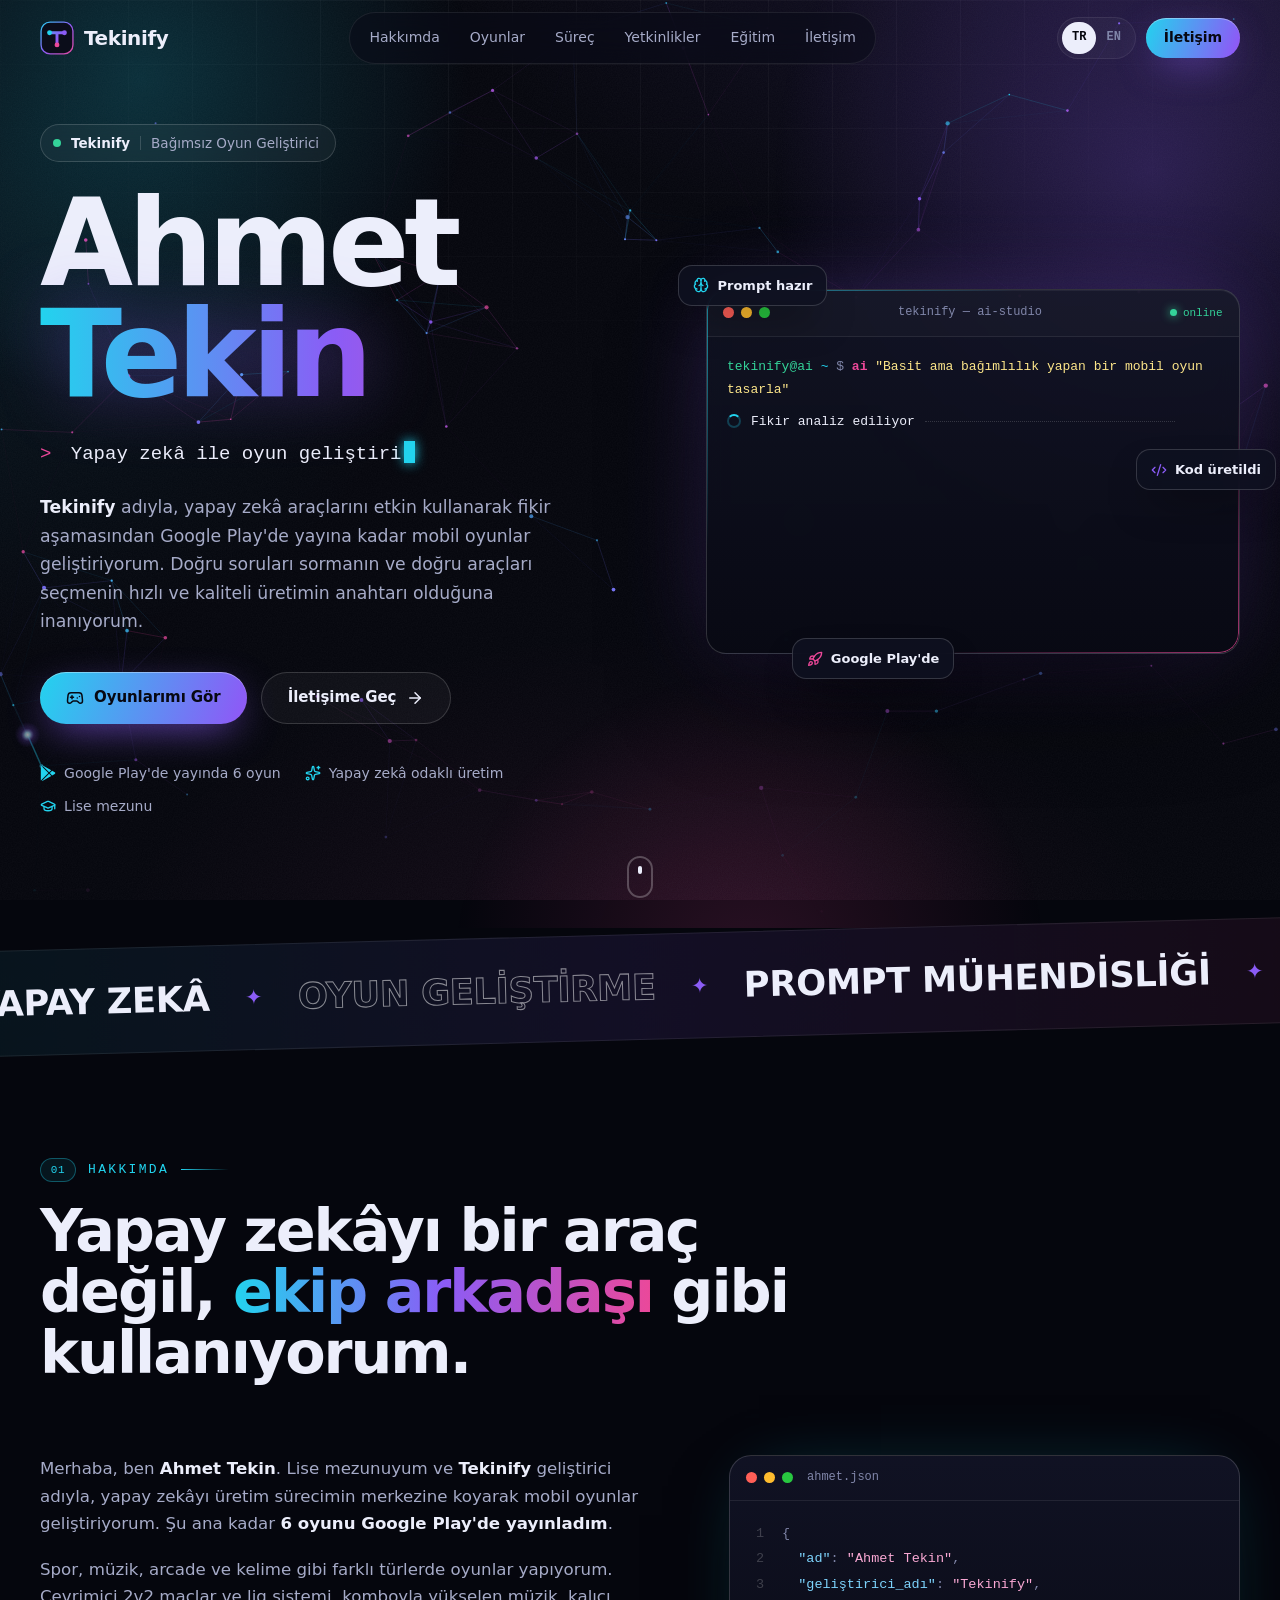
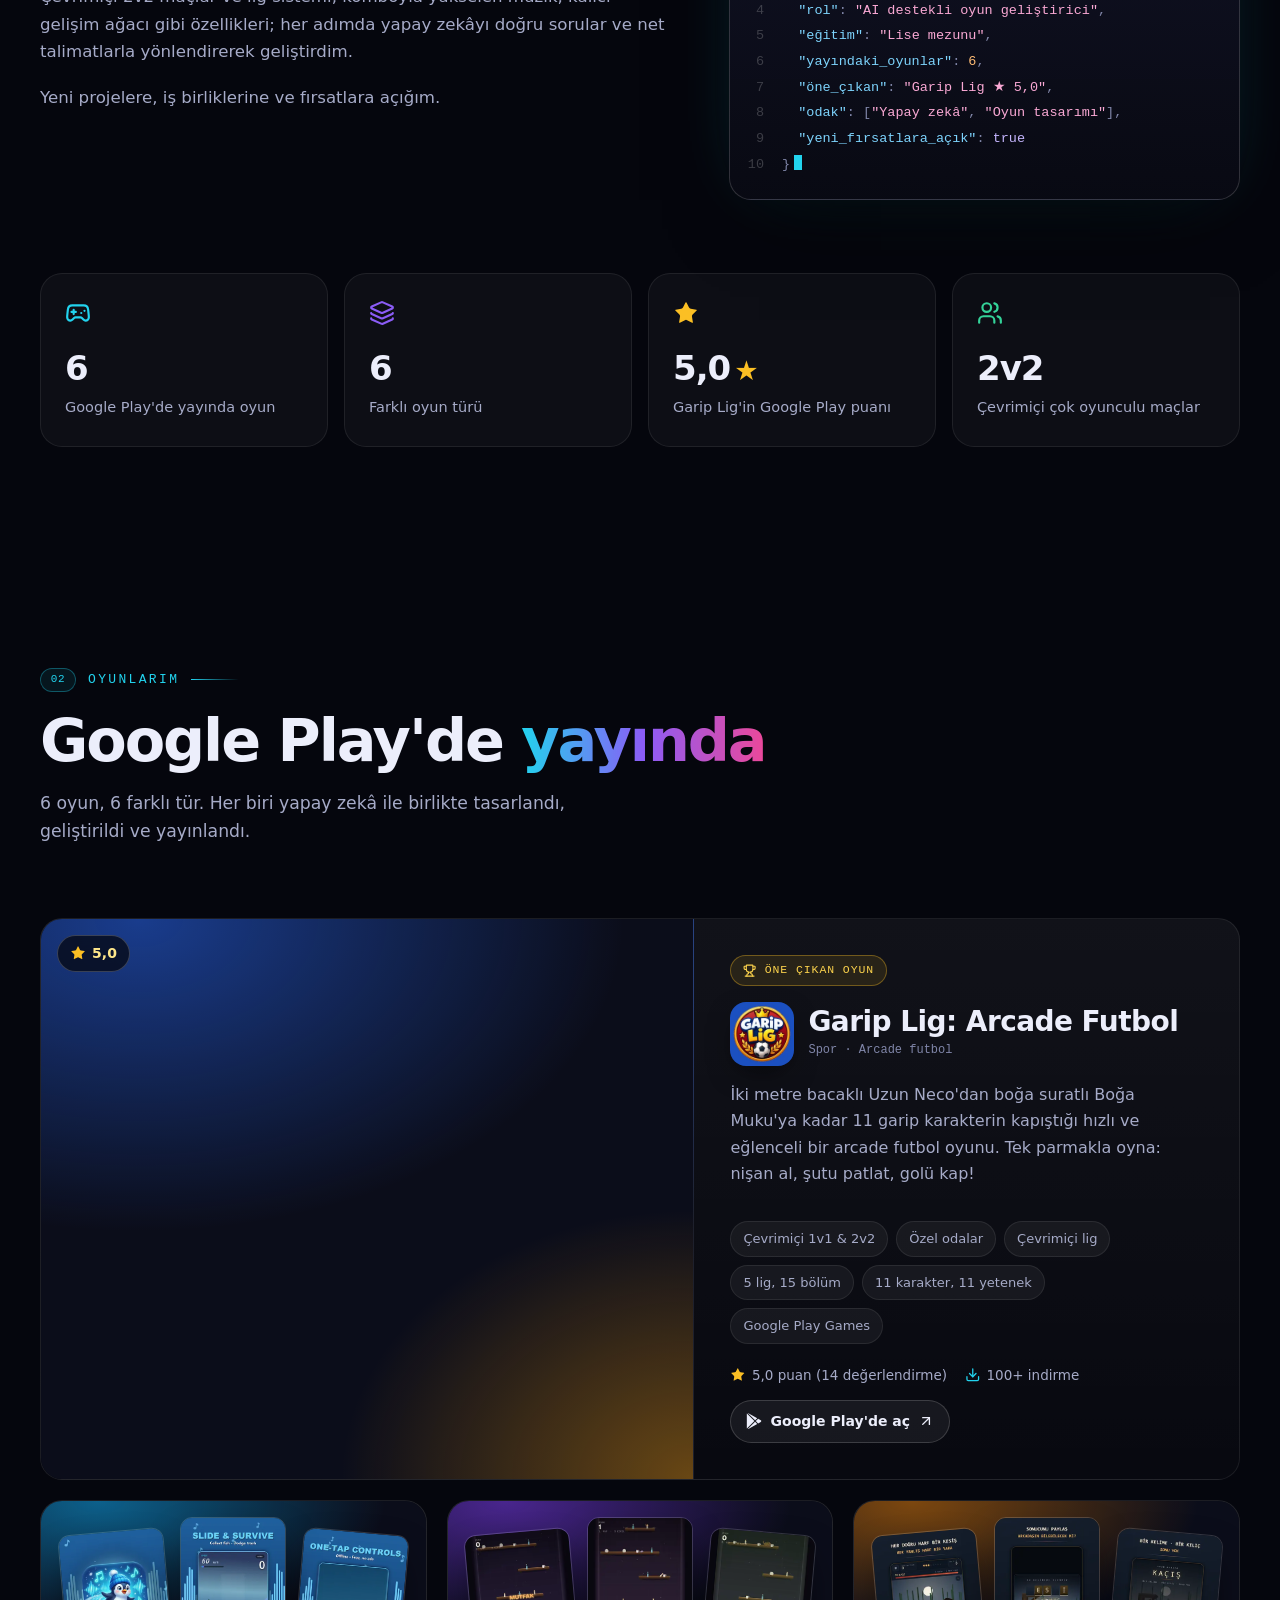
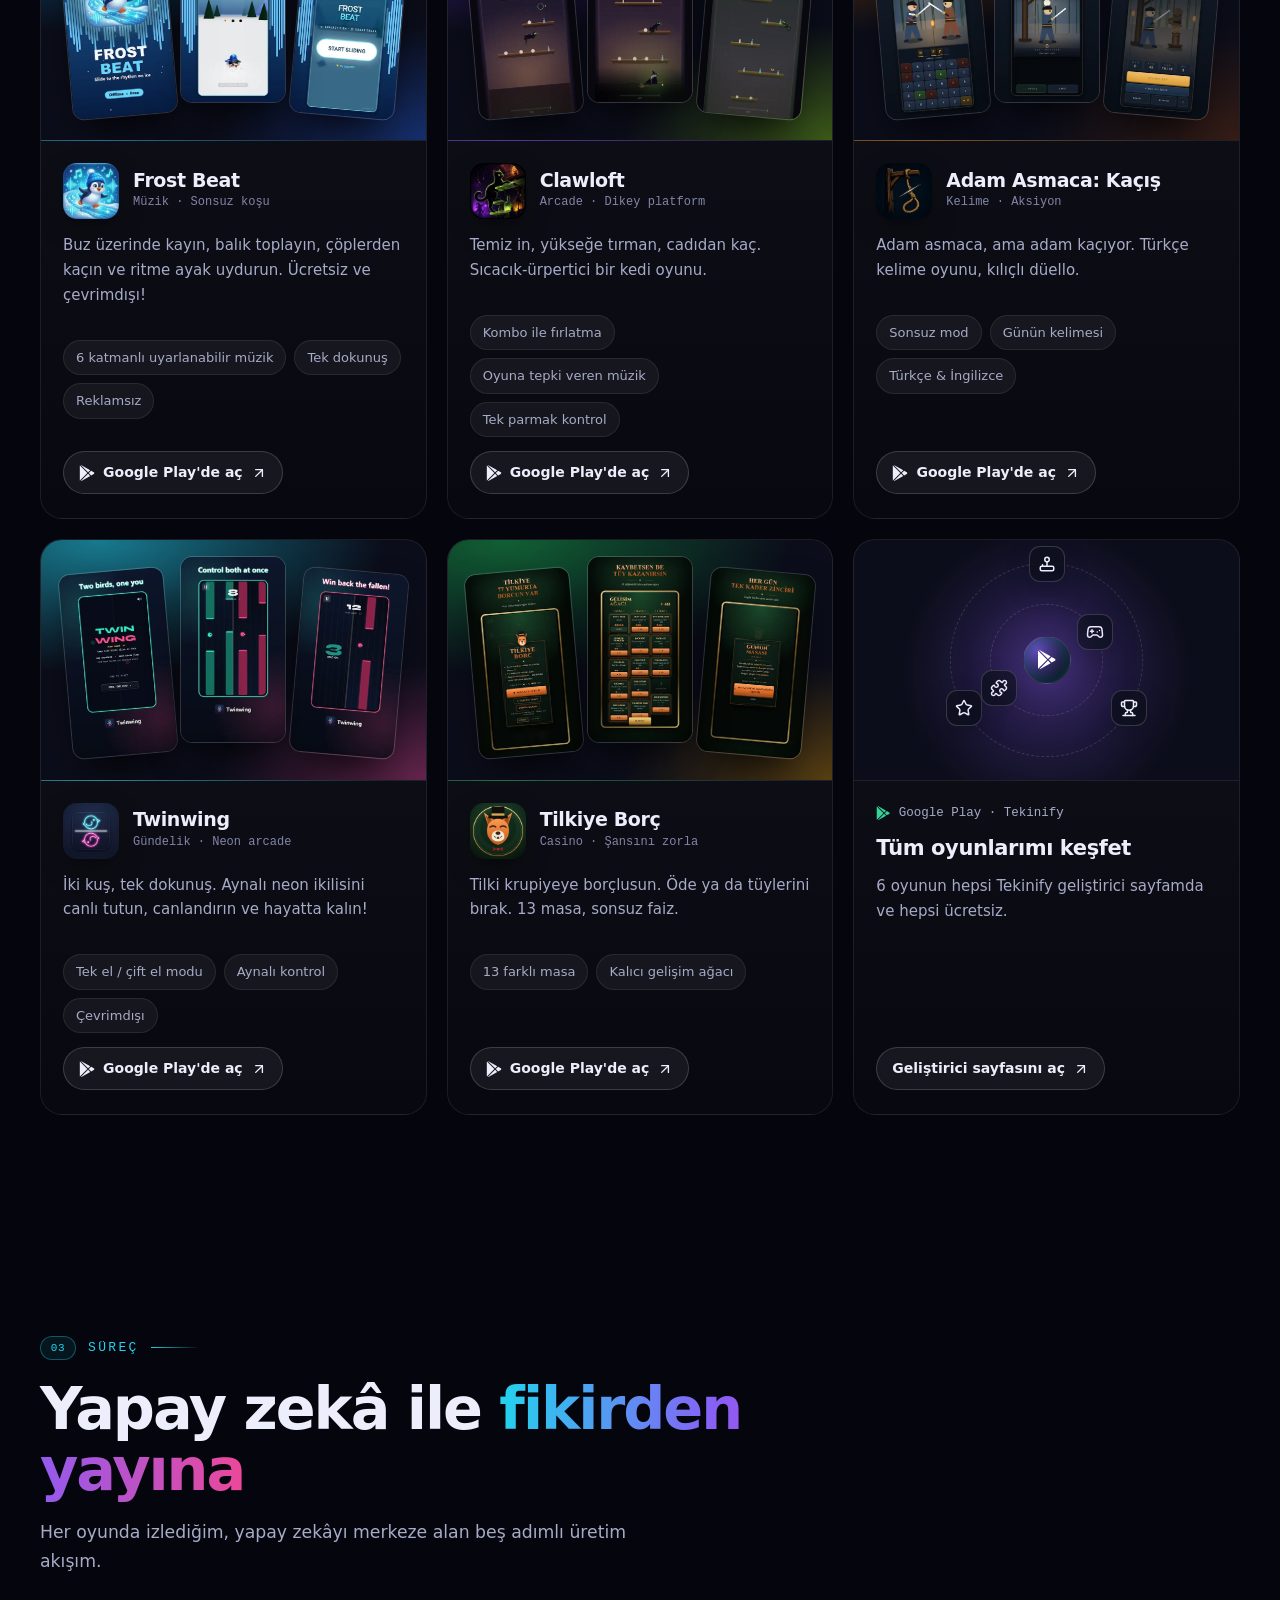
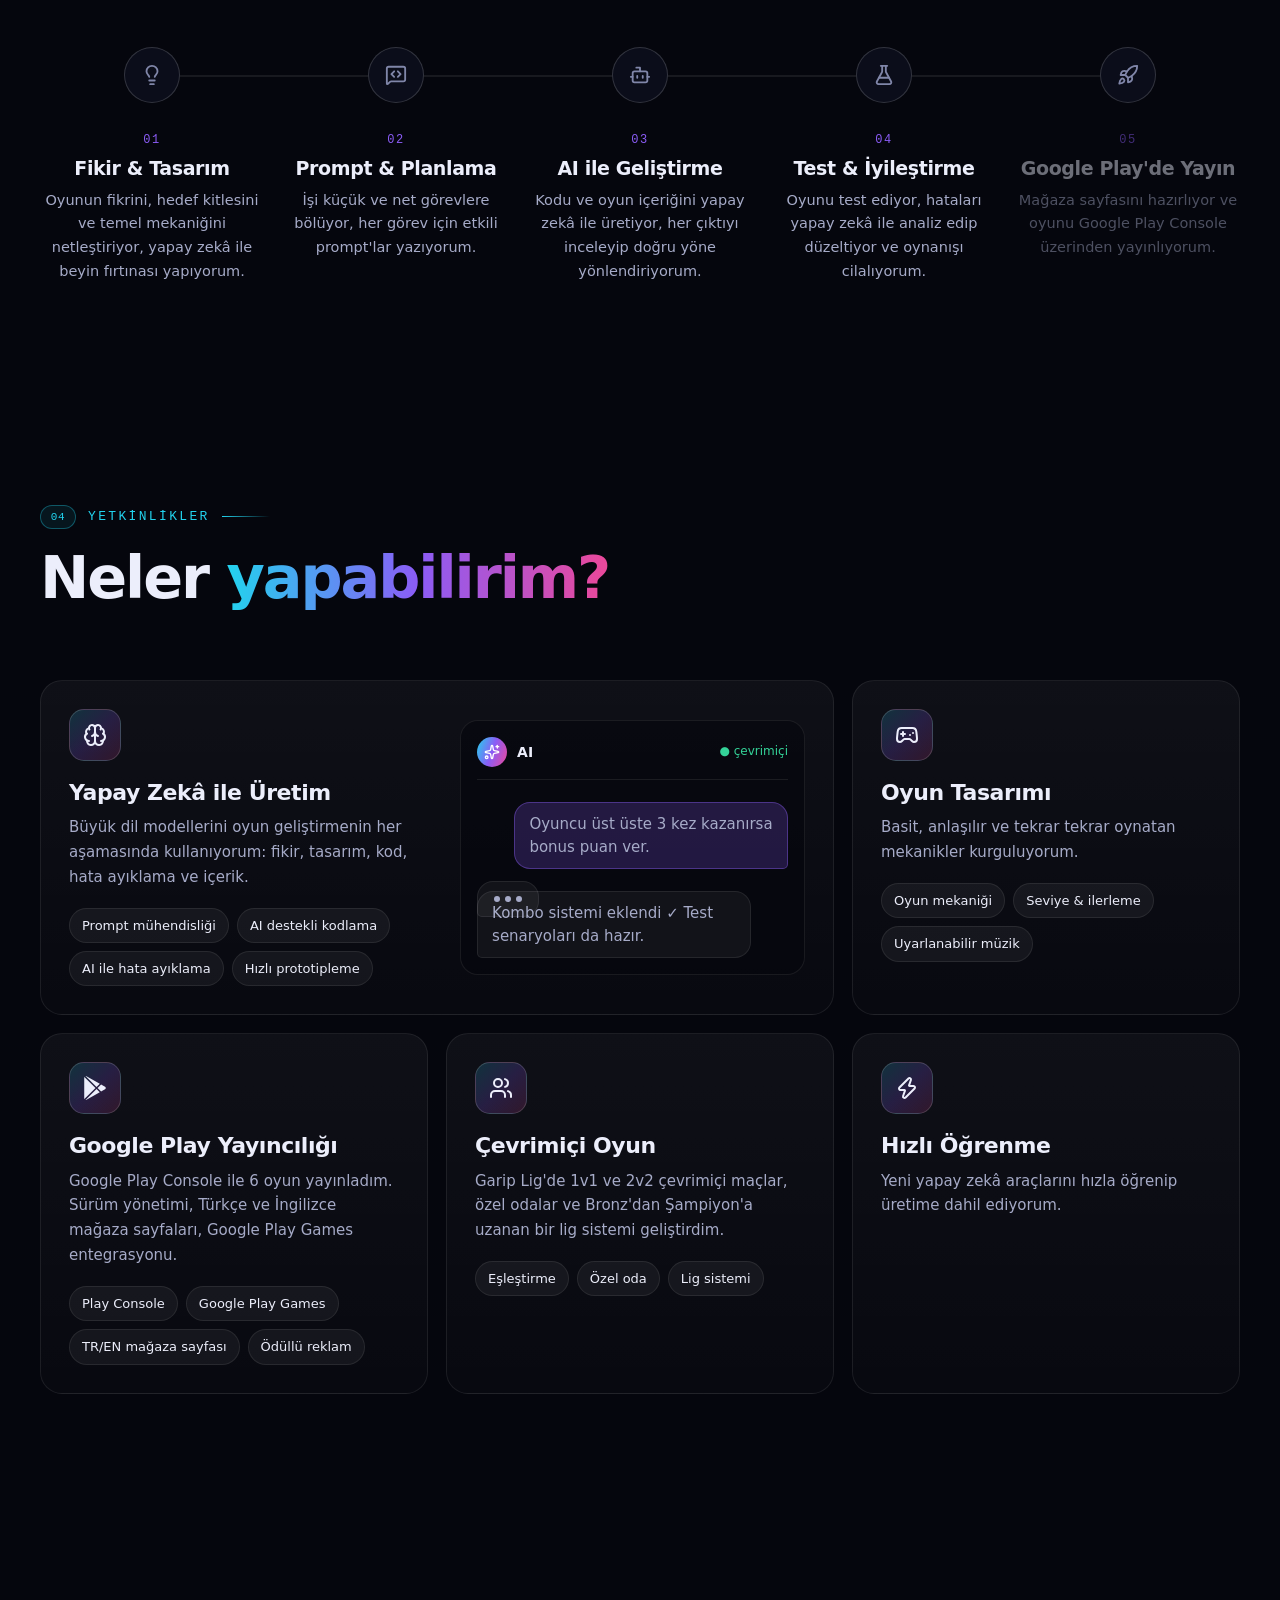
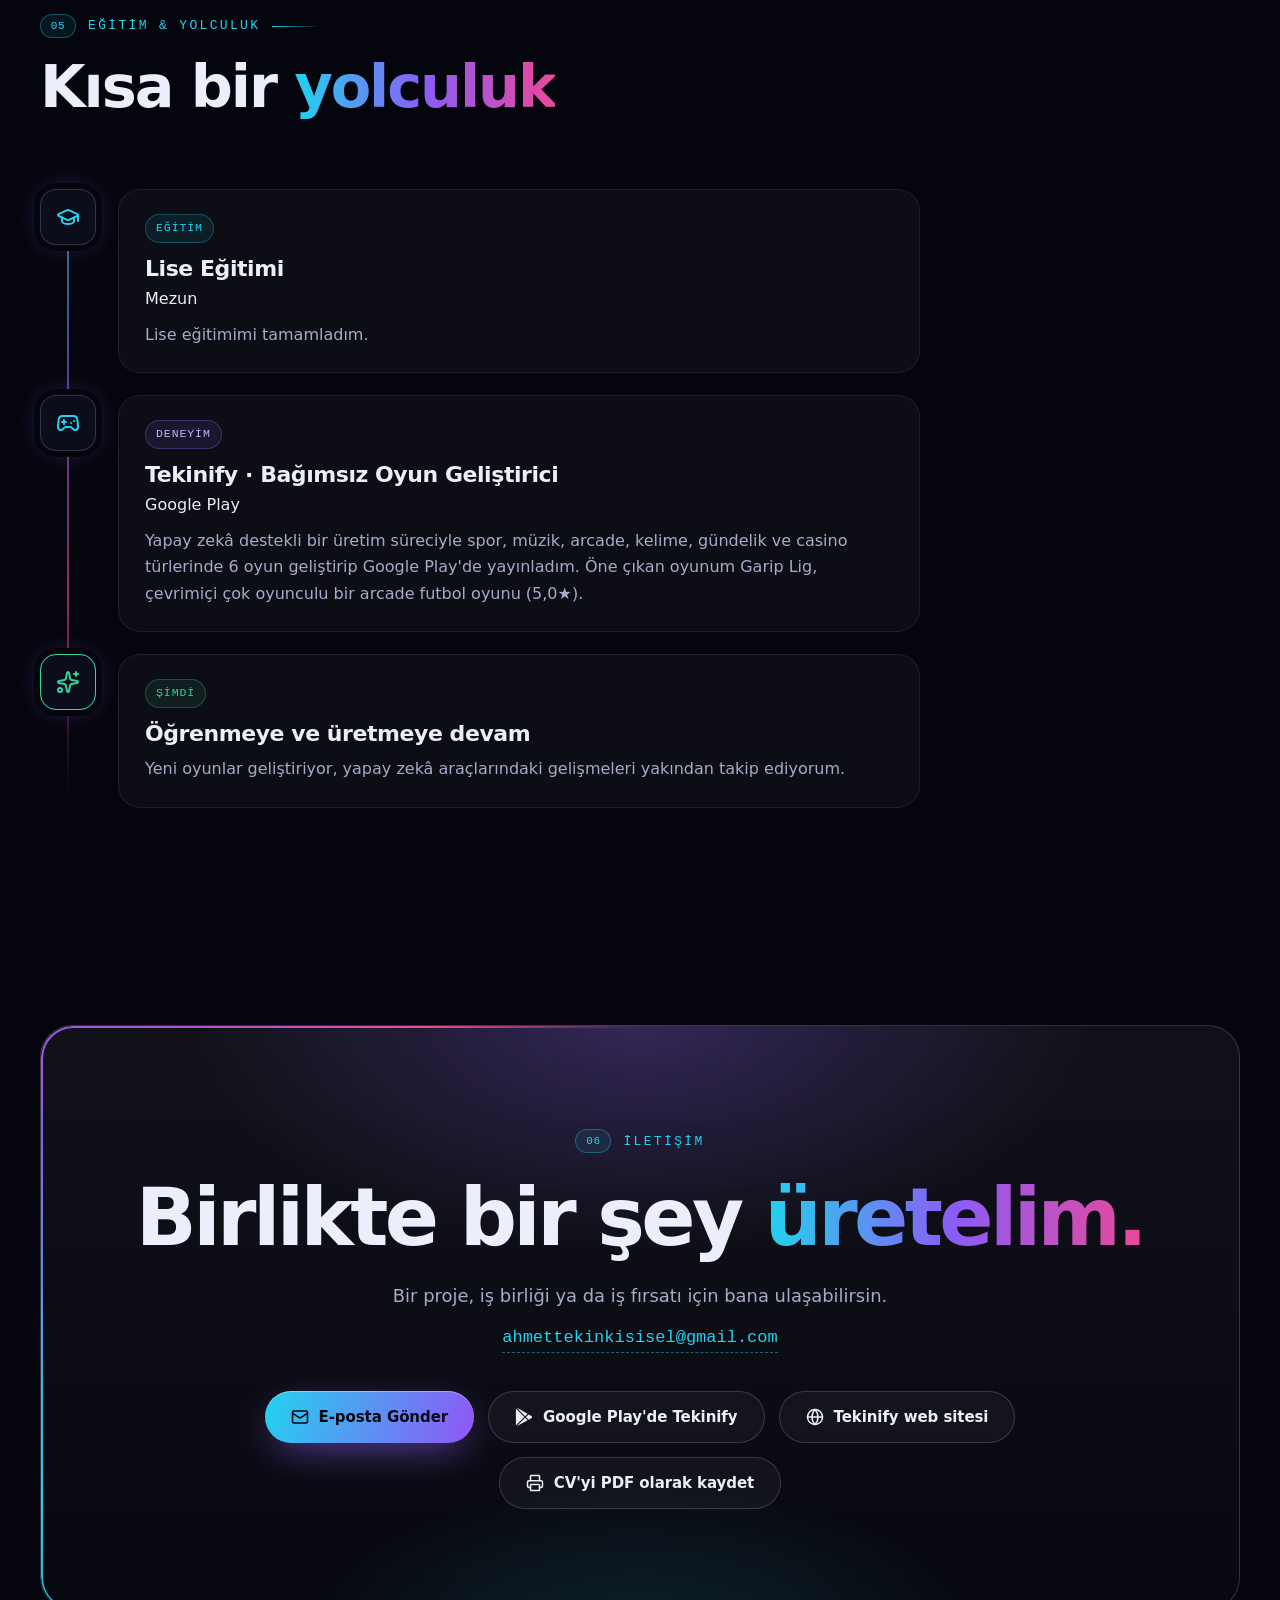
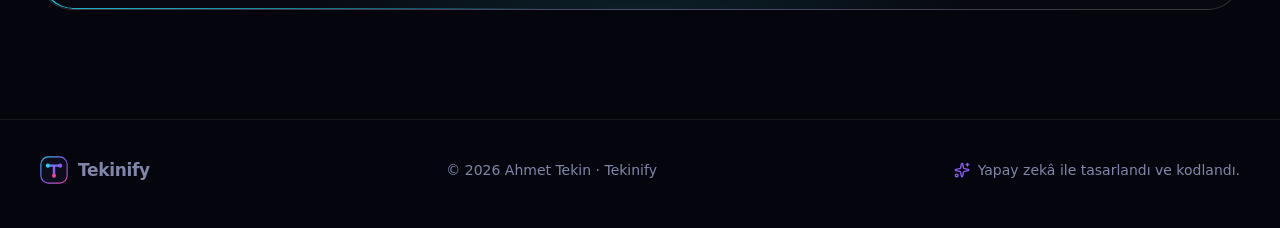
==== cv/index.html @ 3fa2af89 "Redesign the Tekinify homepage and add the developer CV - New homepage: synthwave hero with a phone " ====
<!doctype html>
<html lang="tr" data-lang="tr">
<head>
  <meta charset="utf-8">
  <meta name="viewport" content="width=device-width, initial-scale=1, viewport-fit=cover">
  <title>Ahmet Tekin · Tekinify — Yapay Zekâ ile Oyun Geliştirici</title>
  <meta name="description" content="Ahmet Tekin (Tekinify): yapay zekâ araçlarıyla mobil oyunlar geliştiren bağımsız oyun geliştirici. Google Play'de yayında 6 oyun: Garip Lig, Frost Beat, Clawloft ve daha fazlası.">
  <meta name="author" content="Ahmet Tekin">
  <meta name="theme-color" content="#05060d">
  <meta name="color-scheme" content="dark">

  <link rel="canonical" href="https://birdost.github.io/cv/">

  <!-- Sosyal medya önizlemesi (site adresi değişirse og:url ve og:image adreslerini de güncelle) -->
  <meta property="og:type" content="website">
  <meta property="og:url" content="https://birdost.github.io/cv/">
  <meta property="og:site_name" content="Tekinify">
  <meta property="og:title" content="Ahmet Tekin · Tekinify — Yapay Zekâ ile Oyun Geliştirici">
  <meta property="og:description" content="Yapay zekâ ile fikirden Google Play'e: yayında 6 oyun, sürecim ve yetkinliklerim.">
  <meta property="og:image" content="https://birdost.github.io/cv/assets/img/og-image.png">
  <meta property="og:image:width" content="1200">
  <meta property="og:image:height" content="630">
  <meta property="og:locale" content="tr_TR">
  <meta property="og:locale:alternate" content="en_US">
  <meta name="twitter:card" content="summary_large_image">

  <link rel="icon" href="assets/img/favicon.svg" type="image/svg+xml">
  <link rel="apple-touch-icon" href="assets/img/apple-touch-icon.png">
  <link rel="preload" href="assets/fonts/space-grotesk-latin-wght-normal.woff2" as="font" type="font/woff2" crossorigin>
  <link rel="preload" href="assets/fonts/inter-latin-wght-normal.woff2" as="font" type="font/woff2" crossorigin>
  <link rel="stylesheet" href="assets/css/style.css">
  <script>
    // Dil tercihini sayfa çizilmeden önce uygula (?lang=en ya da kayıtlı tercih)
    (function (r) {
      r.classList.add('js');
      try {
        var l = new URLSearchParams(location.search).get('lang') || localStorage.getItem('lang');
        if (l === 'tr' || l === 'en') { r.setAttribute('data-lang', l); r.lang = l; }
      } catch (e) {}
    })(document.documentElement);
  </script>
  <script src="assets/js/main.js" defer></script>
  <script type="application/ld+json">
  {
    "@context": "https://schema.org",
    "@type": "Person",
    "name": "Ahmet Tekin",
    "alternateName": "Tekinify",
    "url": "https://birdost.github.io/cv/",
    "jobTitle": "Yapay Zekâ Destekli Oyun Geliştirici",
    "description": "Yapay zekâ araçlarıyla mobil oyunlar geliştirip Google Play'de yayınlayan bağımsız oyun geliştirici.",
    "email": "mailto:ahmettekinkisisel@gmail.com",
    "knowsAbout": ["Yapay zekâ", "Oyun geliştirme", "Prompt mühendisliği", "Google Play"],
    "sameAs": ["https://play.google.com/store/apps/developer?id=Tekinify", "https://birdost.github.io"]
  }
  </script>
</head>
<body>
  <a class="skip-link" href="#main"><span data-tr>İçeriğe geç</span><span data-en>Skip to content</span></a>

  <!-- İkonlar: Lucide (ISC lisansı) ve Simple Icons (CC0) -->
  <svg class="sprite" aria-hidden="true" focusable="false" style="position:absolute;width:0;height:0;overflow:hidden">
    <defs><linearGradient id="logo-grad" gradientUnits="userSpaceOnUse" x1="0" y1="0" x2="64" y2="64"><stop offset="0" stop-color="#22d3ee"/><stop offset=".5" stop-color="#8b5cf6"/><stop offset="1" stop-color="#ec4899"/></linearGradient></defs>
    <symbol id="logo" viewBox="0 0 64 64"><rect x="2" y="2" width="60" height="60" rx="17" fill="#0b0d1a" stroke="url(#logo-grad)" stroke-width="2.5"/><path d="M18 22H46M32 22V44" fill="none" stroke="url(#logo-grad)" stroke-width="5.5" stroke-linecap="round"/><circle cx="18" cy="22" r="4.6" fill="#22d3ee"/><circle cx="46" cy="22" r="4.6" fill="#8b5cf6"/><circle cx="32" cy="45" r="4.6" fill="#ec4899"/></symbol>
    <symbol id="i-arrow-right" viewBox="0 0 24 24"><path d="M5 12h14"/><path d="m12 5 7 7-7 7"/></symbol>
    <symbol id="i-arrow-up" viewBox="0 0 24 24"><path d="m5 12 7-7 7 7"/><path d="M12 19V5"/></symbol>
    <symbol id="i-arrow-up-right" viewBox="0 0 24 24"><path d="M7 7h10v10"/><path d="M7 17 17 7"/></symbol>
    <symbol id="i-bot" viewBox="0 0 24 24"><path d="M12 8V4H8"/><rect width="16" height="12" x="4" y="8" rx="2"/><path d="M2 14h2"/><path d="M20 14h2"/><path d="M15 13v2"/><path d="M9 13v2"/></symbol>
    <symbol id="i-brain" viewBox="0 0 24 24"><path d="M12 18V5"/><path d="M15 13a4.17 4.17 0 0 1-3-4 4.17 4.17 0 0 1-3 4"/><path d="M17.598 6.5A3 3 0 1 0 12 5a3 3 0 1 0-5.598 1.5"/><path d="M17.997 5.125a4 4 0 0 1 2.526 5.77"/><path d="M18 18a4 4 0 0 0 2-7.464"/><path d="M19.967 17.483A4 4 0 1 1 12 18a4 4 0 1 1-7.967-.517"/><path d="M6 18a4 4 0 0 1-2-7.464"/><path d="M6.003 5.125a4 4 0 0 0-2.526 5.77"/></symbol>
    <symbol id="i-code-xml" viewBox="0 0 24 24"><path d="m18 16 4-4-4-4"/><path d="m6 8-4 4 4 4"/><path d="m14.5 4-5 16"/></symbol>
    <symbol id="i-download" viewBox="0 0 24 24"><path d="M12 15V3"/><path d="M21 15v4a2 2 0 0 1-2 2H5a2 2 0 0 1-2-2v-4"/><path d="m7 10 5 5 5-5"/></symbol>
    <symbol id="i-flask-conical" viewBox="0 0 24 24"><path d="M14 2v6a2 2 0 0 0 .245.96l5.51 10.08A2 2 0 0 1 18 22H6a2 2 0 0 1-1.755-2.96l5.51-10.08A2 2 0 0 0 10 8V2"/><path d="M6.453 15h11.094"/><path d="M8.5 2h7"/></symbol>
    <symbol id="i-gamepad-2" viewBox="0 0 24 24"><line x1="6" x2="10" y1="11" y2="11"/><line x1="8" x2="8" y1="9" y2="13"/><line x1="15" x2="15.01" y1="12" y2="12"/><line x1="18" x2="18.01" y1="10" y2="10"/><path d="M17.32 5H6.68a4 4 0 0 0-3.978 3.59c-.006.052-.01.101-.017.152C2.604 9.416 2 14.456 2 16a3 3 0 0 0 3 3c1 0 1.5-.5 2-1l1.414-1.414A2 2 0 0 1 9.828 16h4.344a2 2 0 0 1 1.414.586L17 18c.5.5 1 1 2 1a3 3 0 0 0 3-3c0-1.545-.604-6.584-.685-7.258-.007-.05-.011-.1-.017-.151A4 4 0 0 0 17.32 5z"/></symbol>
    <symbol id="i-globe" viewBox="0 0 24 24"><circle cx="12" cy="12" r="10"/><path d="M12 2a14.5 14.5 0 0 0 0 20 14.5 14.5 0 0 0 0-20"/><path d="M2 12h20"/></symbol>
    <symbol id="i-googleplay" viewBox="0 0 24 24"><path d="M22.018 13.298l-3.919 2.218-3.515-3.493 3.543-3.521 3.891 2.202a1.49 1.49 0 0 1 0 2.594zM1.337.924a1.486 1.486 0 0 0-.112.568v21.017c0 .217.045.419.124.6l11.155-11.087L1.337.924zm12.207 10.065l3.258-3.238L3.45.195a1.466 1.466 0 0 0-.946-.179l11.04 10.973zm0 2.067l-11 10.933c.298.036.612-.016.906-.183l13.324-7.54-3.23-3.21z"/></symbol>
    <symbol id="i-graduation-cap" viewBox="0 0 24 24"><path d="M21.42 10.922a1 1 0 0 0-.019-1.838L12.83 5.18a2 2 0 0 0-1.66 0L2.6 9.08a1 1 0 0 0 0 1.832l8.57 3.908a2 2 0 0 0 1.66 0z"/><path d="M22 10v6"/><path d="M6 12.5V16a6 3 0 0 0 12 0v-3.5"/></symbol>
    <symbol id="i-joystick" viewBox="0 0 24 24"><path d="M21 17a2 2 0 0 0-2-2H5a2 2 0 0 0-2 2v2a2 2 0 0 0 2 2h14a2 2 0 0 0 2-2v-2Z"/><path d="M6 15v-2"/><path d="M12 15V9"/><circle cx="12" cy="6" r="3"/></symbol>
    <symbol id="i-layers" viewBox="0 0 24 24"><path d="M12.83 2.18a2 2 0 0 0-1.66 0L2.6 6.08a1 1 0 0 0 0 1.83l8.58 3.91a2 2 0 0 0 1.66 0l8.58-3.9a1 1 0 0 0 0-1.83z"/><path d="M2 12a1 1 0 0 0 .58.91l8.6 3.91a2 2 0 0 0 1.65 0l8.58-3.9A1 1 0 0 0 22 12"/><path d="M2 17a1 1 0 0 0 .58.91l8.6 3.91a2 2 0 0 0 1.65 0l8.58-3.9A1 1 0 0 0 22 17"/></symbol>
    <symbol id="i-lightbulb" viewBox="0 0 24 24"><path d="M15 14c.2-1 .7-1.7 1.5-2.5 1-.9 1.5-2.2 1.5-3.5A6 6 0 0 0 6 8c0 1 .2 2.2 1.5 3.5.7.7 1.3 1.5 1.5 2.5"/><path d="M9 18h6"/><path d="M10 22h4"/></symbol>
    <symbol id="i-mail" viewBox="0 0 24 24"><path d="m22 7-8.991 5.727a2 2 0 0 1-2.009 0L2 7"/><rect x="2" y="4" width="20" height="16" rx="2"/></symbol>
    <symbol id="i-message-square-code" viewBox="0 0 24 24"><path d="M22 17a2 2 0 0 1-2 2H6.828a2 2 0 0 0-1.414.586l-2.202 2.202A.71.71 0 0 1 2 21.286V5a2 2 0 0 1 2-2h16a2 2 0 0 1 2 2z"/><path d="m10 8-3 3 3 3"/><path d="m14 14 3-3-3-3"/></symbol>
    <symbol id="i-printer" viewBox="0 0 24 24"><path d="M6 18H4a2 2 0 0 1-2-2v-5a2 2 0 0 1 2-2h16a2 2 0 0 1 2 2v5a2 2 0 0 1-2 2h-2"/><path d="M6 9V3a1 1 0 0 1 1-1h10a1 1 0 0 1 1 1v6"/><rect x="6" y="14" width="12" height="8" rx="1"/></symbol>
    <symbol id="i-puzzle" viewBox="0 0 24 24"><path d="M15.39 4.39a1 1 0 0 0 1.68-.474 2.5 2.5 0 1 1 3.014 3.015 1 1 0 0 0-.474 1.68l1.683 1.682a2.414 2.414 0 0 1 0 3.414L19.61 15.39a1 1 0 0 1-1.68-.474 2.5 2.5 0 1 0-3.014 3.015 1 1 0 0 1 .474 1.68l-1.683 1.682a2.414 2.414 0 0 1-3.414 0L8.61 19.61a1 1 0 0 0-1.68.474 2.5 2.5 0 1 1-3.014-3.015 1 1 0 0 0 .474-1.68l-1.683-1.682a2.414 2.414 0 0 1 0-3.414L4.39 8.61a1 1 0 0 1 1.68.474 2.5 2.5 0 1 0 3.014-3.015 1 1 0 0 1-.474-1.68l1.683-1.682a2.414 2.414 0 0 1 3.414 0z"/></symbol>
    <symbol id="i-rocket" viewBox="0 0 24 24"><path d="M12 15v5s3.03-.55 4-2c1.08-1.62 0-5 0-5"/><path d="M4.5 16.5c-1.5 1.26-2 5-2 5s3.74-.5 5-2c.71-.84.7-2.13-.09-2.91a2.18 2.18 0 0 0-2.91-.09"/><path d="M9 12a22 22 0 0 1 2-3.95A12.88 12.88 0 0 1 22 2c0 2.72-.78 7.5-6 11a22.4 22.4 0 0 1-4 2z"/><path d="M9 12H4s.55-3.03 2-4c1.62-1.08 5 .05 5 .05"/></symbol>
    <symbol id="i-sparkles" viewBox="0 0 24 24"><path d="M11.017 2.814a1 1 0 0 1 1.966 0l1.051 5.558a2 2 0 0 0 1.594 1.594l5.558 1.051a1 1 0 0 1 0 1.966l-5.558 1.051a2 2 0 0 0-1.594 1.594l-1.051 5.558a1 1 0 0 1-1.966 0l-1.051-5.558a2 2 0 0 0-1.594-1.594l-5.558-1.051a1 1 0 0 1 0-1.966l5.558-1.051a2 2 0 0 0 1.594-1.594z"/><path d="M20 2v4"/><path d="M22 4h-4"/><circle cx="4" cy="20" r="2"/></symbol>
    <symbol id="i-star" viewBox="0 0 24 24"><path d="M11.525 2.295a.53.53 0 0 1 .95 0l2.31 4.679a2.123 2.123 0 0 0 1.595 1.16l5.166.756a.53.53 0 0 1 .294.904l-3.736 3.638a2.123 2.123 0 0 0-.611 1.878l.882 5.14a.53.53 0 0 1-.771.56l-4.618-2.428a2.122 2.122 0 0 0-1.973 0L6.396 21.01a.53.53 0 0 1-.77-.56l.881-5.139a2.122 2.122 0 0 0-.611-1.879L2.16 9.795a.53.53 0 0 1 .294-.906l5.165-.755a2.122 2.122 0 0 0 1.597-1.16z"/></symbol>
    <symbol id="i-trophy" viewBox="0 0 24 24"><path d="M10 14.66V17a1 1 0 0 1-1 1 2 2 0 0 0-2 2v2"/><path d="M14 14.66V17a1 1 0 0 0 1 1 2 2 0 0 1 2 2v2"/><path d="M17.916 10H19.5A2.5 2.5 0 0 0 22 7.5V5a1 1 0 0 0-1-1h-3"/><path d="M4 22h16"/><path d="M6 9a6 6 0 0 0 12 0V3a1 1 0 0 0-1-1H7a1 1 0 0 0-1 1z"/><path d="M6.084 10H4.5A2.5 2.5 0 0 1 2 7.5V5a1 1 0 0 1 1-1h3"/></symbol>
    <symbol id="i-users" viewBox="0 0 24 24"><path d="M16 21v-2a4 4 0 0 0-4-4H6a4 4 0 0 0-4 4v2"/><path d="M16 3.128a4 4 0 0 1 0 7.744"/><path d="M22 21v-2a4 4 0 0 0-3-3.87"/><circle cx="9" cy="7" r="4"/></symbol>
    <symbol id="i-zap" viewBox="0 0 24 24"><path d="M15.914 4a1.5 1.5 0 00-2.474-1.561l-9 9A1.5 1.5 0 005.5 14h4.002a.5.5 0 01.471.666L8.086 20a1.5 1.5 0 002.475 1.56l9-9A1.5 1.5 0 0018.5 10h-3.997a.5.5 0 01-.472-.667z"/></symbol>
  </svg>

  <div class="bg" aria-hidden="true"><div class="bg__grid"></div><div class="bg__noise"></div></div>
  <div class="scroll-progress" aria-hidden="true"></div>
  <div class="cursor-glow" aria-hidden="true"></div>

  <!-- ===================== ÜST MENÜ ===================== -->
  <nav class="nav" id="nav">
    <div class="container nav__inner">
      <a class="logo" href="#top" data-label-tr="Tekinify, sayfa başına dön" data-label-en="Tekinify, back to top" aria-label="Tekinify, sayfa başına dön">
        <svg class="logo__mark" aria-hidden="true"><use href="#logo"/></svg>
        <span class="logo__text" data-scramble-hover>Tekinify</span>
      </a>

      <ul class="nav__links" id="nav-links">
        <li><a href="#about"><span data-tr>Hakkımda</span><span data-en>About</span></a></li>
        <li><a href="#games"><span data-tr>Oyunlar</span><span data-en>Games</span></a></li>
        <li><a href="#process"><span data-tr>Süreç</span><span data-en>Process</span></a></li>
        <li><a href="#skills"><span data-tr>Yetkinlikler</span><span data-en>Skills</span></a></li>
        <li><a href="#journey"><span data-tr>Eğitim</span><span data-en>Education</span></a></li>
        <li><a href="#contact"><span data-tr>İletişim</span><span data-en>Contact</span></a></li>
      </ul>

      <div class="nav__actions">
        <button class="lang-toggle" type="button" data-label-tr="Switch to English" data-label-en="Türkçeye geç" aria-label="Switch to English">
          <span data-opt="tr">TR</span><span data-opt="en">EN</span>
        </button>
        <a class="btn btn--primary btn--sm nav__cta" href="#contact"><span data-tr>İletişim</span><span data-en>Contact</span></a>
        <button class="nav__burger" type="button" aria-expanded="false" aria-controls="nav-links" data-label-tr="Menüyü aç/kapat" data-label-en="Toggle menu" aria-label="Menüyü aç/kapat">
          <span></span><span></span>
        </button>
      </div>
    </div>
  </nav>

  <main id="main">

    <!-- ===================== GİRİŞ (HERO) ===================== -->
    <section class="hero" id="top">
      <canvas class="hero__canvas" id="neural" aria-hidden="true"></canvas>
      <div class="hero__aurora" aria-hidden="true"><span></span><span></span><span></span></div>

      <div class="container hero__inner">
        <div class="hero__content">
          <p class="badge reveal">
            <span class="badge__dot" aria-hidden="true"></span>
            <strong>Tekinify</strong>
            <span class="badge__sep" aria-hidden="true"></span>
            <span data-tr>Bağımsız Oyun Geliştirici</span><span data-en>Indie Game Developer</span>
          </p>

          <h1 class="hero__title reveal" style="--d:1" aria-label="Ahmet Tekin">
            <span class="hero__line" data-scramble aria-hidden="true">Ahmet</span>
            <span class="hero__line hero__line--grad" data-scramble aria-hidden="true">Tekin</span>
          </h1>

          <p class="hero__typed reveal" style="--d:2">
            <span class="sr-only" data-tr>Yapay zekâ ile oyun geliştiriyorum.</span>
            <span class="sr-only" data-en>I build games with AI.</span>
            <span class="hero__prompt" aria-hidden="true">&gt;</span>
            <span class="typed" aria-hidden="true"><span data-tr>Yapay zekâ ile oyun geliştiriyorum.</span><span data-en>I build games with AI.</span></span><span class="caret" aria-hidden="true"></span>
          </p>

          <p class="hero__lead reveal" style="--d:3" data-tr>
            <strong>Tekinify</strong> adıyla, yapay zekâ araçlarını etkin kullanarak fikir aşamasından Google Play'de yayına kadar mobil oyunlar geliştiriyorum. Doğru soruları sormanın ve doğru araçları seçmenin hızlı ve kaliteli üretimin anahtarı olduğuna inanıyorum.
          </p>
          <p class="hero__lead reveal" style="--d:3" data-en>
            Under the name <strong>Tekinify</strong>, I build mobile games end to end with AI tools, from the very first idea to release on Google Play. I believe asking the right questions and choosing the right tools is the key to shipping fast and shipping well.
          </p>

          <div class="hero__cta reveal" style="--d:4">
            <a class="btn btn--primary magnetic" href="#games">
              <svg class="i" aria-hidden="true"><use href="#i-gamepad-2"/></svg>
              <span data-tr>Oyunlarımı Gör</span><span data-en>See My Games</span>
            </a>
            <a class="btn btn--ghost magnetic" href="#contact">
              <span data-tr>İletişime Geç</span><span data-en>Get in Touch</span>
              <svg class="i" aria-hidden="true"><use href="#i-arrow-right"/></svg>
            </a>
          </div>

          <ul class="hero__meta reveal" style="--d:5">
            <li><svg class="i i--fill" aria-hidden="true"><use href="#i-googleplay"/></svg><span data-tr>Google Play'de yayında 6 oyun</span><span data-en>6 games live on Google Play</span></li>
            <li><svg class="i" aria-hidden="true"><use href="#i-sparkles"/></svg><span data-tr>Yapay zekâ odaklı üretim</span><span data-en>AI-first production</span></li>
            <li><svg class="i" aria-hidden="true"><use href="#i-graduation-cap"/></svg><span data-tr>Lise mezunu</span><span data-en>High school graduate</span></li>
          </ul>

          <!-- Yalnızca PDF / yazdırma çıktısında görünür -->
          <p class="print-only print-contact">E-posta: ahmettekinkisisel@gmail.com · Web: birdost.github.io · Google Play: play.google.com/store/apps/developer?id=Tekinify</p>
        </div>

        <div class="hero__visual reveal" style="--d:3">
          <div class="terminal tilt" data-tilt="6" aria-hidden="true">
            <div class="terminal__bar">
              <span class="dots"><i></i><i></i><i></i></span>
              <span class="terminal__title">tekinify — ai-studio</span>
              <span class="terminal__status"><span class="terminal__led"></span>online</span>
            </div>
            <div class="terminal__body" id="terminal-body"></div>
          </div>
          <div class="chip-float chip-float--1" aria-hidden="true"><svg class="i"><use href="#i-brain"/></svg><span data-tr>Prompt hazır</span><span data-en>Prompt ready</span></div>
          <div class="chip-float chip-float--2" aria-hidden="true"><svg class="i"><use href="#i-code-xml"/></svg><span data-tr>Kod üretildi</span><span data-en>Code generated</span></div>
          <div class="chip-float chip-float--3" aria-hidden="true"><svg class="i"><use href="#i-rocket"/></svg><span data-tr>Google Play'de</span><span data-en>On Google Play</span></div>
        </div>
      </div>

      <a class="scroll-cue" href="#about" data-label-tr="Aşağı kaydır" data-label-en="Scroll down" aria-label="Aşağı kaydır"></a>
    </section>

    <!-- Kayan anahtar kelime bandı -->
    <div class="marquee-wrap" aria-hidden="true"><div class="marquee">
      <div class="marquee__track" data-tr>
        <div class="marquee__group"><span>YAPAY ZEKÂ</span><i>✦</i><span>OYUN GELİŞTİRME</span><i>✦</i><span>PROMPT MÜHENDİSLİĞİ</span><i>✦</i><span>GOOGLE PLAY</span><i>✦</i><span>MOBİL OYUN</span><i>✦</i><span>HIZLI PROTOTİPLEME</span><i>✦</i></div>
        <div class="marquee__group"><span>YAPAY ZEKÂ</span><i>✦</i><span>OYUN GELİŞTİRME</span><i>✦</i><span>PROMPT MÜHENDİSLİĞİ</span><i>✦</i><span>GOOGLE PLAY</span><i>✦</i><span>MOBİL OYUN</span><i>✦</i><span>HIZLI PROTOTİPLEME</span><i>✦</i></div>
      </div>
      <div class="marquee__track" data-en>
        <div class="marquee__group"><span>ARTIFICIAL INTELLIGENCE</span><i>✦</i><span>GAME DEVELOPMENT</span><i>✦</i><span>PROMPT ENGINEERING</span><i>✦</i><span>GOOGLE PLAY</span><i>✦</i><span>MOBILE GAMES</span><i>✦</i><span>RAPID PROTOTYPING</span><i>✦</i></div>
        <div class="marquee__group"><span>ARTIFICIAL INTELLIGENCE</span><i>✦</i><span>GAME DEVELOPMENT</span><i>✦</i><span>PROMPT ENGINEERING</span><i>✦</i><span>GOOGLE PLAY</span><i>✦</i><span>MOBILE GAMES</span><i>✦</i><span>RAPID PROTOTYPING</span><i>✦</i></div>
      </div>
    </div></div>

    <!-- ===================== 01 · HAKKIMDA ===================== -->
    <section class="section" id="about">
      <div class="container">
        <header class="section__head reveal">
          <p class="eyebrow"><span class="eyebrow__num">01</span><span data-tr>Hakkımda</span><span data-en>About</span></p>
          <h2 class="section__title">
            <span data-tr>Yapay zekâyı bir araç değil, <em class="grad">ekip arkadaşı</em> gibi kullanıyorum.</span>
            <span data-en>I treat AI not as a tool, but as a <em class="grad">teammate</em>.</span>
          </h2>
        </header>

        <div class="about__grid">
          <div class="about__text">
            <p class="reveal" data-tr>Merhaba, ben <strong>Ahmet Tekin</strong>. Lise mezunuyum ve <strong>Tekinify</strong> geliştirici adıyla, yapay zekâyı üretim sürecimin merkezine koyarak mobil oyunlar geliştiriyorum. Şu ana kadar <strong>6 oyunu Google Play'de yayınladım</strong>.</p>
            <p class="reveal" data-en>Hi, I'm <strong>Ahmet Tekin</strong>. I'm a high school graduate who builds mobile games under the developer name <strong>Tekinify</strong>, with AI at the heart of my workflow. So far I have <strong>shipped 6 games on Google Play</strong>.</p>
            <p class="reveal" style="--d:1" data-tr>Spor, müzik, arcade ve kelime gibi farklı türlerde oyunlar yapıyorum. Çevrimiçi 2v2 maçlar ve lig sistemi, komboyla yükselen müzik, kalıcı gelişim ağacı gibi özellikleri; her adımda yapay zekâyı doğru sorular ve net talimatlarla yönlendirerek geliştirdim.</p>
            <p class="reveal" style="--d:1" data-en>I make games across genres like sports, music, arcade and word games. I built features such as online 2v2 matches with a league system, music that builds with your combo and a permanent upgrade tree by steering AI at every step with the right questions and clear instructions.</p>
            <p class="reveal" style="--d:2" data-tr>Yeni projelere, iş birliklerine ve fırsatlara açığım.</p>
            <p class="reveal" style="--d:2" data-en>I'm open to new projects, collaborations and opportunities.</p>
          </div>

          <div class="reveal" style="--d:1">
            <div class="code-card spot tilt" data-tilt="5">
              <div class="code-card__bar"><span class="dots"><i></i><i></i><i></i></span><span>ahmet.json</span></div>
<pre class="code-card__body" data-tr><code><span class="ln"><span class="tk-p">{</span></span>
<span class="ln">  <span class="tk-k">"ad"</span><span class="tk-p">:</span> <span class="tk-s">"Ahmet Tekin"</span><span class="tk-p">,</span></span>
<span class="ln">  <span class="tk-k">"geliştirici_adı"</span><span class="tk-p">:</span> <span class="tk-s">"Tekinify"</span><span class="tk-p">,</span></span>
<span class="ln">  <span class="tk-k">"rol"</span><span class="tk-p">:</span> <span class="tk-s">"AI destekli oyun geliştirici"</span><span class="tk-p">,</span></span>
<span class="ln">  <span class="tk-k">"eğitim"</span><span class="tk-p">:</span> <span class="tk-s">"Lise mezunu"</span><span class="tk-p">,</span></span>
<span class="ln">  <span class="tk-k">"yayındaki_oyunlar"</span><span class="tk-p">:</span> <span class="tk-n">6</span><span class="tk-p">,</span></span>
<span class="ln">  <span class="tk-k">"öne_çıkan"</span><span class="tk-p">:</span> <span class="tk-s">"Garip Lig ★ 5,0"</span><span class="tk-p">,</span></span>
<span class="ln">  <span class="tk-k">"odak"</span><span class="tk-p">:</span> <span class="tk-p">[</span><span class="tk-s">"Yapay zekâ"</span><span class="tk-p">,</span> <span class="tk-s">"Oyun tasarımı"</span><span class="tk-p">],</span></span>
<span class="ln">  <span class="tk-k">"yeni_fırsatlara_açık"</span><span class="tk-p">:</span> <span class="tk-b">true</span></span>
<span class="ln"><span class="tk-p">}</span><span class="code-cursor"></span></span></code></pre>
<pre class="code-card__body" data-en><code><span class="ln"><span class="tk-p">{</span></span>
<span class="ln">  <span class="tk-k">"name"</span><span class="tk-p">:</span> <span class="tk-s">"Ahmet Tekin"</span><span class="tk-p">,</span></span>
<span class="ln">  <span class="tk-k">"developer"</span><span class="tk-p">:</span> <span class="tk-s">"Tekinify"</span><span class="tk-p">,</span></span>
<span class="ln">  <span class="tk-k">"role"</span><span class="tk-p">:</span> <span class="tk-s">"AI-powered game developer"</span><span class="tk-p">,</span></span>
<span class="ln">  <span class="tk-k">"education"</span><span class="tk-p">:</span> <span class="tk-s">"High school graduate"</span><span class="tk-p">,</span></span>
<span class="ln">  <span class="tk-k">"games_live"</span><span class="tk-p">:</span> <span class="tk-n">6</span><span class="tk-p">,</span></span>
<span class="ln">  <span class="tk-k">"featured"</span><span class="tk-p">:</span> <span class="tk-s">"Garip Lig ★ 5.0"</span><span class="tk-p">,</span></span>
<span class="ln">  <span class="tk-k">"focus"</span><span class="tk-p">:</span> <span class="tk-p">[</span><span class="tk-s">"AI"</span><span class="tk-p">,</span> <span class="tk-s">"Game design"</span><span class="tk-p">],</span></span>
<span class="ln">  <span class="tk-k">"open_to_opportunities"</span><span class="tk-p">:</span> <span class="tk-b">true</span></span>
<span class="ln"><span class="tk-p">}</span><span class="code-cursor"></span></span></code></pre>
            </div>
          </div>
        </div>

        <div class="stats">
          <div class="stat spot reveal">
            <svg class="i stat__icon" aria-hidden="true"><use href="#i-gamepad-2"/></svg>
            <span class="stat__value" data-count="6">6</span>
            <span class="stat__label"><span data-tr>Google Play'de yayında oyun</span><span data-en>Games live on Google Play</span></span>
          </div>
          <div class="stat spot reveal" style="--d:1">
            <svg class="i stat__icon" aria-hidden="true"><use href="#i-layers"/></svg>
            <span class="stat__value" data-count="6">6</span>
            <span class="stat__label"><span data-tr>Farklı oyun türü</span><span data-en>Different genres</span></span>
          </div>
          <div class="stat spot reveal" style="--d:2">
            <svg class="i i--fill stat__icon" aria-hidden="true"><use href="#i-star"/></svg>
            <span class="stat__value"><span data-count="5.0">5,0</span><span class="stat__unit">★</span></span>
            <span class="stat__label"><span data-tr>Garip Lig'in Google Play puanı</span><span data-en>Garip Lig's Google Play rating</span></span>
          </div>
          <div class="stat spot reveal" style="--d:3">
            <svg class="i stat__icon" aria-hidden="true"><use href="#i-users"/></svg>
            <span class="stat__value">2v2</span>
            <span class="stat__label"><span data-tr>Çevrimiçi çok oyunculu maçlar</span><span data-en>Online multiplayer matches</span></span>
          </div>
        </div>
      </div>
    </section>

    <!-- ===================== 02 · OYUNLAR ===================== -->
    <section class="section" id="games">
      <div class="container">
        <header class="section__head reveal">
          <p class="eyebrow"><span class="eyebrow__num">02</span><span data-tr>Oyunlarım</span><span data-en>My Games</span></p>
          <h2 class="section__title">
            <span data-tr>Google Play'de <em class="grad">yayında</em></span>
            <span data-en><em class="grad">Live</em> on Google Play</span>
          </h2>
          <p class="section__sub" data-tr>6 oyun, 6 farklı tür. Her biri yapay zekâ ile birlikte tasarlandı, geliştirildi ve yayınlandı.</p>
          <p class="section__sub" data-en>6 games, 6 different genres. Each one designed, built and shipped together with AI.</p>
        </header>

        <!--
          YENİ OYUN EKLEME: aşağıdaki küçük oyun kartlarından birini (<article class="game-card ...">)
          kopyalayıp #games-grid içinde istediğin yere yapıştır. Ad, tür, açıklama ve Play Store linkini değiştir.
          Görselleri assets/img/games/ klasörüne koy: oyun-icon.webp (ikon) ve oyun-1/2/3.webp (dikey ekran görüntüleri).
          --c1 ve --c2 değerleri kart üstündeki renk ışımasını belirler.
        -->
        <div class="games__grid" id="games-grid">

          <!-- Öne çıkan oyun -->
          <article class="game-card game-card--featured spot reveal" style="--c1:#2563eb;--c2:#f59e0b">
            <a class="game-card__cover game-card__cover--slides" href="https://play.google.com/store/apps/details?id=com.tekinify.gariplig" target="_blank" rel="noopener" tabindex="-1" aria-hidden="true">
              <img src="assets/img/games/gariplig-1.webp" alt="" width="960" height="540" style="--i:0">
              <img src="assets/img/games/gariplig-2.webp" alt="" width="960" height="540" loading="lazy" style="--i:1">
              <img src="assets/img/games/gariplig-3.webp" alt="" width="960" height="540" loading="lazy" style="--i:2">
              <img src="assets/img/games/gariplig-4.webp" alt="" width="960" height="540" loading="lazy" style="--i:3">
              <span class="game-card__badge"><svg class="i i--fill"><use href="#i-star"/></svg><span data-tr>5,0</span><span data-en>5.0</span></span>
            </a>
            <div class="game-card__body">
              <p class="game-card__flag"><svg class="i" aria-hidden="true"><use href="#i-trophy"/></svg><span data-tr>Öne çıkan oyun</span><span data-en>Featured game</span></p>
              <div class="game-card__head">
                <img class="game-card__icon" src="assets/img/games/gariplig-icon.webp" alt="" width="64" height="64" loading="lazy">
                <div>
                  <h3 class="game-card__title">Garip Lig: Arcade Futbol</h3>
                  <p class="game-card__genre"><span data-tr>Spor · Arcade futbol</span><span data-en>Sports · Arcade football</span></p>
                </div>
              </div>
              <p class="game-card__desc" data-tr>İki metre bacaklı Uzun Neco'dan boğa suratlı Boğa Muku'ya kadar 11 garip karakterin kapıştığı hızlı ve eğlenceli bir arcade futbol oyunu. Tek parmakla oyna: nişan al, şutu patlat, golü kap!</p>
              <p class="game-card__desc" data-en>A fast, fun arcade football game where 11 bizarre characters clash, from two-meter-legged Long Neco to bull-faced Bull Muku. Play with one finger: aim, shoot and score!</p>
              <ul class="chips chips--sm">
                <li><span data-tr>Çevrimiçi 1v1 &amp; 2v2</span><span data-en>Online 1v1 &amp; 2v2</span></li>
                <li><span data-tr>Özel odalar</span><span data-en>Private rooms</span></li>
                <li><span data-tr>Çevrimiçi lig</span><span data-en>Online league</span></li>
                <li><span data-tr>5 lig, 15 bölüm</span><span data-en>5 leagues, 15 stages</span></li>
                <li><span data-tr>11 karakter, 11 yetenek</span><span data-en>11 characters, 11 abilities</span></li>
                <li>Google Play Games</li>
              </ul>
              <div class="game-card__foot">
                <ul class="game-card__meta">
                  <li><svg class="i i--fill" aria-hidden="true"><use href="#i-star"/></svg><span data-tr>5,0 puan (14 değerlendirme)</span><span data-en>5.0 rating (14 reviews)</span></li>
                  <li><svg class="i" aria-hidden="true"><use href="#i-download"/></svg><span data-tr>100+ indirme</span><span data-en>100+ downloads</span></li>
                </ul>
                <a class="game-card__link" href="https://play.google.com/store/apps/details?id=com.tekinify.gariplig" target="_blank" rel="noopener">
                <svg class="i i--fill" aria-hidden="true"><use href="#i-googleplay"/></svg><span data-tr>Google Play'de aç</span><span data-en>Open on Google Play</span><svg class="i" aria-hidden="true"><use href="#i-arrow-up-right"/></svg>
              </a>
              </div>
            </div>
          </article>

          <article class="game-card spot reveal" style="--c1:#0ea5e9;--c2:#2563eb">
            <a class="game-card__cover" href="https://play.google.com/store/apps/details?id=com.tekinify.frostbeat" target="_blank" rel="noopener" tabindex="-1" aria-hidden="true">
              <span class="game-card__shots">
                <img src="assets/img/games/frostbeat-1.webp" alt="" width="300" height="533" loading="lazy">
                <img src="assets/img/games/frostbeat-2.webp" alt="" width="300" height="533" loading="lazy">
                <img src="assets/img/games/frostbeat-3.webp" alt="" width="300" height="533" loading="lazy">
              </span>
            </a>
            <div class="game-card__body">
              <div class="game-card__head">
                <img class="game-card__icon" src="assets/img/games/frostbeat-icon.webp" alt="" width="64" height="64" loading="lazy">
                <div>
                  <h3 class="game-card__title">Frost Beat</h3>
                  <p class="game-card__genre"><span data-tr>Müzik · Sonsuz koşu</span><span data-en>Music · Endless runner</span></p>
                </div>
              </div>
              <p class="game-card__desc" data-tr>Buz üzerinde kayın, balık toplayın, çöplerden kaçın ve ritme ayak uydurun. Ücretsiz ve çevrimdışı!</p>
              <p class="game-card__desc" data-en>Slide on ice, collect fish, dodge trash and ride the beat. Free &amp; offline!</p>
              <ul class="chips chips--sm">
                <li><span data-tr>6 katmanlı uyarlanabilir müzik</span><span data-en>6-layer adaptive music</span></li>
                <li><span data-tr>Tek dokunuş</span><span data-en>One-tap controls</span></li>
                <li><span data-tr>Reklamsız</span><span data-en>No ads</span></li>
              </ul>
              <a class="game-card__link" href="https://play.google.com/store/apps/details?id=com.tekinify.frostbeat" target="_blank" rel="noopener">
                <svg class="i i--fill" aria-hidden="true"><use href="#i-googleplay"/></svg><span data-tr>Google Play'de aç</span><span data-en>Open on Google Play</span><svg class="i" aria-hidden="true"><use href="#i-arrow-up-right"/></svg>
              </a>
            </div>
          </article>

          <article class="game-card spot reveal" style="--c1:#7c3aed;--c2:#84cc16;--d:1">
            <a class="game-card__cover" href="https://play.google.com/store/apps/details?id=com.tekinify.clawloft" target="_blank" rel="noopener" tabindex="-1" aria-hidden="true">
              <span class="game-card__shots">
                <img src="assets/img/games/clawloft-1.webp" alt="" width="300" height="533" loading="lazy">
                <img src="assets/img/games/clawloft-2.webp" alt="" width="300" height="533" loading="lazy">
                <img src="assets/img/games/clawloft-3.webp" alt="" width="300" height="533" loading="lazy">
              </span>
            </a>
            <div class="game-card__body">
              <div class="game-card__head">
                <img class="game-card__icon" src="assets/img/games/clawloft-icon.webp" alt="" width="64" height="64" loading="lazy">
                <div>
                  <h3 class="game-card__title">Clawloft</h3>
                  <p class="game-card__genre"><span data-tr>Arcade · Dikey platform</span><span data-en>Arcade · Vertical platformer</span></p>
                </div>
              </div>
              <p class="game-card__desc" data-tr>Temiz in, yükseğe tırman, cadıdan kaç. Sıcacık-ürpertici bir kedi oyunu.</p>
              <p class="game-card__desc" data-en>Land clean, climb high, outrun the witch. A cozy-spooky cat platformer.</p>
              <ul class="chips chips--sm">
                <li><span data-tr>Kombo ile fırlatma</span><span data-en>Combo launches</span></li>
                <li><span data-tr>Oyuna tepki veren müzik</span><span data-en>Reactive soundtrack</span></li>
                <li><span data-tr>Tek parmak kontrol</span><span data-en>One-thumb controls</span></li>
              </ul>
              <a class="game-card__link" href="https://play.google.com/store/apps/details?id=com.tekinify.clawloft" target="_blank" rel="noopener">
                <svg class="i i--fill" aria-hidden="true"><use href="#i-googleplay"/></svg><span data-tr>Google Play'de aç</span><span data-en>Open on Google Play</span><svg class="i" aria-hidden="true"><use href="#i-arrow-up-right"/></svg>
              </a>
            </div>
          </article>

          <article class="game-card spot reveal" style="--c1:#d97706;--c2:#78350f;--d:2">
            <a class="game-card__cover" href="https://play.google.com/store/apps/details?id=com.tekinify.hangmanescape" target="_blank" rel="noopener" tabindex="-1" aria-hidden="true">
              <span class="game-card__shots" data-tr>
                <img src="assets/img/games/hangmanescape-tr-1.webp" alt="" width="300" height="533" loading="lazy">
                <img src="assets/img/games/hangmanescape-tr-2.webp" alt="" width="300" height="533" loading="lazy">
                <img src="assets/img/games/hangmanescape-tr-3.webp" alt="" width="300" height="533" loading="lazy">
              </span>
              <span class="game-card__shots" data-en>
                <img src="assets/img/games/hangmanescape-en-1.webp" alt="" width="300" height="533" loading="lazy">
                <img src="assets/img/games/hangmanescape-en-2.webp" alt="" width="300" height="533" loading="lazy">
                <img src="assets/img/games/hangmanescape-en-3.webp" alt="" width="300" height="533" loading="lazy">
              </span>
            </a>
            <div class="game-card__body">
              <div class="game-card__head">
                <img class="game-card__icon" src="assets/img/games/hangmanescape-icon.webp" alt="" width="64" height="64" loading="lazy">
                <div>
                  <h3 class="game-card__title"><span data-tr>Adam Asmaca: Kaçış</span><span data-en>Hangman: Escape</span></h3>
                  <p class="game-card__genre"><span data-tr>Kelime · Aksiyon</span><span data-en>Word · Action</span></p>
                </div>
              </div>
              <p class="game-card__desc" data-tr>Adam asmaca, ama adam kaçıyor. Türkçe kelime oyunu, kılıçlı düello.</p>
              <p class="game-card__desc" data-en>Hangman, but the man escaped. Word game with a blade in his hand.</p>
              <ul class="chips chips--sm">
                <li><span data-tr>Sonsuz mod</span><span data-en>Endless mode</span></li>
                <li><span data-tr>Günün kelimesi</span><span data-en>Word of the day</span></li>
                <li><span data-tr>Türkçe &amp; İngilizce</span><span data-en>Turkish &amp; English</span></li>
              </ul>
              <a class="game-card__link" href="https://play.google.com/store/apps/details?id=com.tekinify.hangmanescape" target="_blank" rel="noopener">
                <svg class="i i--fill" aria-hidden="true"><use href="#i-googleplay"/></svg><span data-tr>Google Play'de aç</span><span data-en>Open on Google Play</span><svg class="i" aria-hidden="true"><use href="#i-arrow-up-right"/></svg>
              </a>
            </div>
          </article>

          <article class="game-card spot reveal" style="--c1:#22d3ee;--c2:#ec4899">
            <a class="game-card__cover" href="https://play.google.com/store/apps/details?id=com.tekinify.twinwing" target="_blank" rel="noopener" tabindex="-1" aria-hidden="true">
              <span class="game-card__shots">
                <img src="assets/img/games/twinwing-1.webp" alt="" width="300" height="533" loading="lazy">
                <img src="assets/img/games/twinwing-2.webp" alt="" width="300" height="533" loading="lazy">
                <img src="assets/img/games/twinwing-3.webp" alt="" width="300" height="533" loading="lazy">
              </span>
            </a>
            <div class="game-card__body">
              <div class="game-card__head">
                <img class="game-card__icon" src="assets/img/games/twinwing-icon.webp" alt="" width="64" height="64" loading="lazy">
                <div>
                  <h3 class="game-card__title">Twinwing</h3>
                  <p class="game-card__genre"><span data-tr>Gündelik · Neon arcade</span><span data-en>Casual · Neon arcade</span></p>
                </div>
              </div>
              <p class="game-card__desc" data-tr>İki kuş, tek dokunuş. Aynalı neon ikilisini canlı tutun, canlandırın ve hayatta kalın!</p>
              <p class="game-card__desc" data-en>Two birds, one tap. Keep the mirrored neon duo alive, revive and survive!</p>
              <ul class="chips chips--sm">
                <li><span data-tr>Tek el / çift el modu</span><span data-en>One- &amp; two-hand modes</span></li>
                <li><span data-tr>Aynalı kontrol</span><span data-en>Mirrored controls</span></li>
                <li><span data-tr>Çevrimdışı</span><span data-en>Offline</span></li>
              </ul>
              <a class="game-card__link" href="https://play.google.com/store/apps/details?id=com.tekinify.twinwing" target="_blank" rel="noopener">
                <svg class="i i--fill" aria-hidden="true"><use href="#i-googleplay"/></svg><span data-tr>Google Play'de aç</span><span data-en>Open on Google Play</span><svg class="i" aria-hidden="true"><use href="#i-arrow-up-right"/></svg>
              </a>
            </div>
          </article>

          <article class="game-card spot reveal" style="--c1:#16a34a;--c2:#ca8a04;--d:1">
            <a class="game-card__cover" href="https://play.google.com/store/apps/details?id=com.tekinify.tilkiyeborc" target="_blank" rel="noopener" tabindex="-1" aria-hidden="true">
              <span class="game-card__shots" data-tr>
                <img src="assets/img/games/tilkiyeborc-tr-1.webp" alt="" width="300" height="533" loading="lazy">
                <img src="assets/img/games/tilkiyeborc-tr-2.webp" alt="" width="300" height="533" loading="lazy">
                <img src="assets/img/games/tilkiyeborc-tr-3.webp" alt="" width="300" height="533" loading="lazy">
              </span>
              <span class="game-card__shots" data-en>
                <img src="assets/img/games/tilkiyeborc-en-1.webp" alt="" width="300" height="533" loading="lazy">
                <img src="assets/img/games/tilkiyeborc-en-2.webp" alt="" width="300" height="533" loading="lazy">
                <img src="assets/img/games/tilkiyeborc-en-3.webp" alt="" width="300" height="533" loading="lazy">
              </span>
            </a>
            <div class="game-card__body">
              <div class="game-card__head">
                <img class="game-card__icon" src="assets/img/games/tilkiyeborc-icon.webp" alt="" width="64" height="64" loading="lazy">
                <div>
                  <h3 class="game-card__title"><span data-tr>Tilkiye Borç</span><span data-en>Owe the Fox</span></h3>
                  <p class="game-card__genre"><span data-tr>Casino · Şansını zorla</span><span data-en>Casino · Push your luck</span></p>
                </div>
              </div>
              <p class="game-card__desc" data-tr>Tilki krupiyeye borçlusun. Öde ya da tüylerini bırak. 13 masa, sonsuz faiz.</p>
              <p class="game-card__desc" data-en>You owe the Fox. Pay up or leave your feathers. 13 tables, endless interest.</p>
              <ul class="chips chips--sm">
                <li><span data-tr>13 farklı masa</span><span data-en>13 different tables</span></li>
                <li><span data-tr>Kalıcı gelişim ağacı</span><span data-en>Permanent upgrade tree</span></li>
              </ul>
              <a class="game-card__link" href="https://play.google.com/store/apps/details?id=com.tekinify.tilkiyeborc" target="_blank" rel="noopener">
                <svg class="i i--fill" aria-hidden="true"><use href="#i-googleplay"/></svg><span data-tr>Google Play'de aç</span><span data-en>Open on Google Play</span><svg class="i" aria-hidden="true"><use href="#i-arrow-up-right"/></svg>
              </a>
            </div>
          </article>

          <!-- Tüm oyunlar -->
          <a class="game-card game-card--cta spot reveal" href="https://play.google.com/store/apps/developer?id=Tekinify" target="_blank" rel="noopener" style="--d:2">
            <div class="game-card__cover" aria-hidden="true">
              <div class="orbit">
                <div class="orbit__ring orbit__ring--outer">
                  <span class="orbit__item" style="top:0;left:50%"><svg class="i"><use href="#i-joystick"/></svg></span>
                  <span class="orbit__item" style="top:75%;left:93.3%"><svg class="i"><use href="#i-trophy"/></svg></span>
                  <span class="orbit__item" style="top:75%;left:6.7%"><svg class="i"><use href="#i-star"/></svg></span>
                </div>
                <div class="orbit__ring orbit__ring--inner">
                  <span class="orbit__item" style="top:25%;left:93.3%"><svg class="i"><use href="#i-gamepad-2"/></svg></span>
                  <span class="orbit__item" style="top:75%;left:6.7%"><svg class="i"><use href="#i-puzzle"/></svg></span>
                </div>
                <div class="orbit__core"><svg class="i i--fill"><use href="#i-googleplay"/></svg></div>
              </div>
            </div>
            <div class="game-card__body">
              <p class="game-card__eyebrow"><svg class="i i--fill" aria-hidden="true"><use href="#i-googleplay"/></svg>Google Play · Tekinify</p>
              <h3 class="game-card__title"><span data-tr>Tüm oyunlarımı keşfet</span><span data-en>Explore all my games</span></h3>
              <p class="game-card__desc"><span data-tr>6 oyunun hepsi Tekinify geliştirici sayfamda ve hepsi ücretsiz.</span><span data-en>All 6 games are on my Tekinify developer page, and all of them are free.</span></p>
              <span class="game-card__link"><span data-tr>Geliştirici sayfasını aç</span><span data-en>Open developer page</span><svg class="i" aria-hidden="true"><use href="#i-arrow-up-right"/></svg></span>
            </div>
          </a>
        </div>
      </div>
    </section>

    <!-- ===================== 03 · SÜREÇ ===================== -->
    <section class="section" id="process">
      <div class="container">
        <header class="section__head reveal">
          <p class="eyebrow"><span class="eyebrow__num">03</span><span data-tr>Süreç</span><span data-en>Process</span></p>
          <h2 class="section__title">
            <span data-tr>Yapay zekâ ile <em class="grad">fikirden yayına</em></span>
            <span data-en>From idea to release, <em class="grad">powered by AI</em></span>
          </h2>
          <p class="section__sub" data-tr>Her oyunda izlediğim, yapay zekâyı merkeze alan beş adımlı üretim akışım.</p>
          <p class="section__sub" data-en>The five-step, AI-centered workflow I follow for every game.</p>
        </header>

        <div class="process">
          <div class="process__track" aria-hidden="true"><span class="process__fill"></span></div>
          <ol class="process__list">
            <li class="process__step reveal">
              <div class="process__node"><svg class="i" aria-hidden="true"><use href="#i-lightbulb"/></svg></div>
              <div class="process__body">
                <span class="process__num">01</span>
                <h3><span data-tr>Fikir &amp; Tasarım</span><span data-en>Idea &amp; Design</span></h3>
                <p><span data-tr>Oyunun fikrini, hedef kitlesini ve temel mekaniğini netleştiriyor, yapay zekâ ile beyin fırtınası yapıyorum.</span><span data-en>I pin down the concept, the audience and the core mechanic, brainstorming with AI.</span></p>
              </div>
            </li>
            <li class="process__step reveal" style="--d:1">
              <div class="process__node"><svg class="i" aria-hidden="true"><use href="#i-message-square-code"/></svg></div>
              <div class="process__body">
                <span class="process__num">02</span>
                <h3><span data-tr>Prompt &amp; Planlama</span><span data-en>Prompt &amp; Plan</span></h3>
                <p><span data-tr>İşi küçük ve net görevlere bölüyor, her görev için etkili prompt'lar yazıyorum.</span><span data-en>I split the work into small, clear tasks and write effective prompts for each one.</span></p>
              </div>
            </li>
            <li class="process__step reveal" style="--d:2">
              <div class="process__node"><svg class="i" aria-hidden="true"><use href="#i-bot"/></svg></div>
              <div class="process__body">
                <span class="process__num">03</span>
                <h3><span data-tr>AI ile Geliştirme</span><span data-en>Build with AI</span></h3>
                <p><span data-tr>Kodu ve oyun içeriğini yapay zekâ ile üretiyor, her çıktıyı inceleyip doğru yöne yönlendiriyorum.</span><span data-en>I generate code and game content with AI, reviewing and steering every output.</span></p>
              </div>
            </li>
            <li class="process__step reveal" style="--d:3">
              <div class="process__node"><svg class="i" aria-hidden="true"><use href="#i-flask-conical"/></svg></div>
              <div class="process__body">
                <span class="process__num">04</span>
                <h3><span data-tr>Test &amp; İyileştirme</span><span data-en>Test &amp; Polish</span></h3>
                <p><span data-tr>Oyunu test ediyor, hataları yapay zekâ ile analiz edip düzeltiyor ve oynanışı cilalıyorum.</span><span data-en>I playtest, analyze and fix bugs with AI, then polish the gameplay.</span></p>
              </div>
            </li>
            <li class="process__step reveal" style="--d:4">
              <div class="process__node"><svg class="i" aria-hidden="true"><use href="#i-rocket"/></svg></div>
              <div class="process__body">
                <span class="process__num">05</span>
                <h3><span data-tr>Google Play'de Yayın</span><span data-en>Ship on Google Play</span></h3>
                <p><span data-tr>Mağaza sayfasını hazırlıyor ve oyunu Google Play Console üzerinden yayınlıyorum.</span><span data-en>I prepare the store listing and publish the game through Google Play Console.</span></p>
              </div>
            </li>
          </ol>
        </div>
      </div>
    </section>

    <!-- ===================== 04 · YETKİNLİKLER ===================== -->
    <section class="section" id="skills">
      <div class="container">
        <header class="section__head reveal">
          <p class="eyebrow"><span class="eyebrow__num">04</span><span data-tr>Yetkinlikler</span><span data-en>Skills</span></p>
          <h2 class="section__title">
            <span data-tr>Neler <em class="grad">yapabilirim?</em></span>
            <span data-en>What I <em class="grad">bring</em></span>
          </h2>
        </header>

        <div class="bento">
          <article class="bento__card bento__card--wide spot reveal">
            <div>
              <div class="bento__icon"><svg class="i" aria-hidden="true"><use href="#i-brain"/></svg></div>
              <h3><span data-tr>Yapay Zekâ ile Üretim</span><span data-en>AI-Powered Production</span></h3>
              <p><span data-tr>Büyük dil modellerini oyun geliştirmenin her aşamasında kullanıyorum: fikir, tasarım, kod, hata ayıklama ve içerik.</span><span data-en>I use large language models at every stage of game development: ideation, design, code, debugging and content.</span></p>
              <ul class="chips">
                <li><span data-tr>Prompt mühendisliği</span><span data-en>Prompt engineering</span></li>
                <li><span data-tr>AI destekli kodlama</span><span data-en>AI-assisted coding</span></li>
                <li><span data-tr>AI ile hata ayıklama</span><span data-en>Debugging with AI</span></li>
                <li><span data-tr>Hızlı prototipleme</span><span data-en>Rapid prototyping</span></li>
              </ul>
            </div>
            <div class="chat" aria-hidden="true">
              <div class="chat__head"><span class="chat__avatar"><svg class="i"><use href="#i-sparkles"/></svg></span><span>AI</span><span class="chat__state">● <span data-tr>çevrimiçi</span><span data-en>online</span></span></div>
              <p class="chat__msg chat__msg--user"><span data-tr>Oyuncu üst üste 3 kez kazanırsa bonus puan ver.</span><span data-en>Give bonus points when the player wins 3 times in a row.</span></p>
              <div class="chat__slot">
                <span class="chat__typing"><i></i><i></i><i></i></span>
                <p class="chat__msg chat__msg--ai"><span data-tr>Kombo sistemi eklendi ✓ Test senaryoları da hazır.</span><span data-en>Combo system added ✓ Test cases are ready too.</span></p>
              </div>
            </div>
          </article>

          <article class="bento__card spot reveal" style="--d:1">
            <div class="bento__icon"><svg class="i" aria-hidden="true"><use href="#i-gamepad-2"/></svg></div>
            <h3><span data-tr>Oyun Tasarımı</span><span data-en>Game Design</span></h3>
            <p><span data-tr>Basit, anlaşılır ve tekrar tekrar oynatan mekanikler kurguluyorum.</span><span data-en>I design simple, intuitive mechanics that keep players coming back.</span></p>
            <ul class="chips">
              <li><span data-tr>Oyun mekaniği</span><span data-en>Core mechanics</span></li>
              <li><span data-tr>Seviye &amp; ilerleme</span><span data-en>Levels &amp; progression</span></li>
              <li><span data-tr>Uyarlanabilir müzik</span><span data-en>Adaptive music</span></li>
            </ul>
          </article>

          <article class="bento__card spot reveal">
            <div class="bento__icon"><svg class="i i--fill" aria-hidden="true"><use href="#i-googleplay"/></svg></div>
            <h3><span data-tr>Google Play Yayıncılığı</span><span data-en>Google Play Publishing</span></h3>
            <p><span data-tr>Google Play Console ile 6 oyun yayınladım. Sürüm yönetimi, Türkçe ve İngilizce mağaza sayfaları, Google Play Games entegrasyonu.</span><span data-en>Shipped 6 games with Google Play Console: release management, Turkish and English store listings, Google Play Games integration.</span></p>
            <ul class="chips">
              <li>Play Console</li>
              <li>Google Play Games</li>
              <li><span data-tr>TR/EN mağaza sayfası</span><span data-en>TR/EN store listings</span></li>
              <li><span data-tr>Ödüllü reklam</span><span data-en>Rewarded ads</span></li>
            </ul>
          </article>

          <article class="bento__card spot reveal" style="--d:1">
            <div class="bento__icon"><svg class="i" aria-hidden="true"><use href="#i-users"/></svg></div>
            <h3><span data-tr>Çevrimiçi Oyun</span><span data-en>Online Multiplayer</span></h3>
            <p><span data-tr>Garip Lig'de 1v1 ve 2v2 çevrimiçi maçlar, özel odalar ve Bronz'dan Şampiyon'a uzanan bir lig sistemi geliştirdim.</span><span data-en>In Garip Lig I built online 1v1 and 2v2 matches, private rooms and a league that climbs from Bronze to Champion.</span></p>
            <ul class="chips">
              <li><span data-tr>Eşleştirme</span><span data-en>Matchmaking</span></li>
              <li><span data-tr>Özel oda</span><span data-en>Private rooms</span></li>
              <li><span data-tr>Lig sistemi</span><span data-en>League system</span></li>
            </ul>
          </article>

          <article class="bento__card spot reveal" style="--d:2">
            <div class="bento__icon"><svg class="i" aria-hidden="true"><use href="#i-zap"/></svg></div>
            <h3><span data-tr>Hızlı Öğrenme</span><span data-en>Fast Learner</span></h3>
            <p><span data-tr>Yeni yapay zekâ araçlarını hızla öğrenip üretime dahil ediyorum.</span><span data-en>I quickly pick up new AI tools and put them to work.</span></p>
          </article>
        </div>
      </div>
    </section>

    <!-- ===================== 05 · EĞİTİM & YOLCULUK ===================== -->
    <section class="section" id="journey">
      <div class="container">
        <header class="section__head reveal">
          <p class="eyebrow"><span class="eyebrow__num">05</span><span data-tr>Eğitim &amp; Yolculuk</span><span data-en>Education &amp; Journey</span></p>
          <h2 class="section__title">
            <span data-tr>Kısa bir <em class="grad">yolculuk</em></span>
            <span data-en>The journey <em class="grad">so far</em></span>
          </h2>
        </header>

        <ol class="timeline">
          <li class="tl-item reveal">
            <div class="tl-item__node"><svg class="i" aria-hidden="true"><use href="#i-graduation-cap"/></svg></div>
            <div class="tl-item__card spot">
              <div class="tl-item__tags"><span class="tag"><span data-tr>Eğitim</span><span data-en>Education</span></span></div>
              <h3><span data-tr>Lise Eğitimi</span><span data-en>High School</span></h3>
              <p class="tl-item__sub"><span data-tr>Mezun</span><span data-en>Graduated</span></p>
              <p><span data-tr>Lise eğitimimi tamamladım.</span><span data-en>Completed my high school education.</span></p>
            </div>
          </li>
          <li class="tl-item reveal" style="--d:1">
            <div class="tl-item__node"><svg class="i" aria-hidden="true"><use href="#i-gamepad-2"/></svg></div>
            <div class="tl-item__card spot">
              <div class="tl-item__tags"><span class="tag tag--violet"><span data-tr>Deneyim</span><span data-en>Experience</span></span></div>
              <h3><span data-tr>Tekinify · Bağımsız Oyun Geliştirici</span><span data-en>Tekinify · Indie Game Developer</span></h3>
              <p class="tl-item__sub">Google Play</p>
              <p><span data-tr>Yapay zekâ destekli bir üretim süreciyle spor, müzik, arcade, kelime, gündelik ve casino türlerinde 6 oyun geliştirip Google Play'de yayınladım. Öne çıkan oyunum Garip Lig, çevrimiçi çok oyunculu bir arcade futbol oyunu (5,0★).</span><span data-en>Built and shipped 6 games on Google Play with an AI-driven workflow, across sports, music, arcade, word, casual and casino genres. My featured game, Garip Lig, is an online multiplayer arcade football game (5.0★).</span></p>
            </div>
          </li>
          <li class="tl-item reveal" style="--d:2">
            <div class="tl-item__node tl-item__node--now"><svg class="i" aria-hidden="true"><use href="#i-sparkles"/></svg></div>
            <div class="tl-item__card spot">
              <div class="tl-item__tags"><span class="tag tag--green"><span data-tr>Şimdi</span><span data-en>Now</span></span></div>
              <h3><span data-tr>Öğrenmeye ve üretmeye devam</span><span data-en>Still learning, still shipping</span></h3>
              <p><span data-tr>Yeni oyunlar geliştiriyor, yapay zekâ araçlarındaki gelişmeleri yakından takip ediyorum.</span><span data-en>Building new games and keeping a close eye on what's new in AI tooling.</span></p>
            </div>
          </li>
        </ol>
      </div>
    </section>

    <!-- ===================== 06 · İLETİŞİM ===================== -->
    <section class="section" id="contact">
      <div class="container">
        <div class="contact__card reveal">
          <p class="eyebrow"><span class="eyebrow__num">06</span><span data-tr>İletişim</span><span data-en>Contact</span></p>
          <h2 class="contact__title">
            <span data-tr>Birlikte bir şey <em class="grad">üretelim.</em></span>
            <span data-en>Let's <em class="grad">build</em> something together.</span>
          </h2>
          <p class="contact__text"><span data-tr>Bir proje, iş birliği ya da iş fırsatı için bana ulaşabilirsin.</span><span data-en>Reach out for a project, a collaboration or a job opportunity.</span></p>
          <a class="contact__mail" href="mailto:ahmettekinkisisel@gmail.com">ahmettekinkisisel@gmail.com</a>
          <div class="contact__actions">
            <a class="btn btn--primary magnetic" href="mailto:ahmettekinkisisel@gmail.com">
              <svg class="i" aria-hidden="true"><use href="#i-mail"/></svg>
              <span data-tr>E-posta Gönder</span><span data-en>Send an Email</span>
            </a>
            <a class="btn btn--ghost magnetic" href="https://play.google.com/store/apps/developer?id=Tekinify" target="_blank" rel="noopener">
              <svg class="i i--fill" aria-hidden="true"><use href="#i-googleplay"/></svg>
              <span data-tr>Google Play'de Tekinify</span><span data-en>Tekinify on Google Play</span>
            </a>
            <a class="btn btn--ghost magnetic" href="https://birdost.github.io" target="_blank" rel="noopener">
              <svg class="i" aria-hidden="true"><use href="#i-globe"/></svg>
              <span data-tr>Tekinify web sitesi</span><span data-en>Tekinify website</span>
            </a>
            <button class="btn btn--ghost magnetic" type="button" data-print>
              <svg class="i" aria-hidden="true"><use href="#i-printer"/></svg>
              <span data-tr>CV'yi PDF olarak kaydet</span><span data-en>Save CV as PDF</span>
            </button>
          </div>
        </div>
      </div>
    </section>
  </main>

  <footer class="footer">
    <div class="container footer__inner">
      <a class="logo logo--sm" href="#top" data-label-tr="Tekinify, sayfa başına dön" data-label-en="Tekinify, back to top" aria-label="Tekinify, sayfa başına dön">
        <svg class="logo__mark" aria-hidden="true"><use href="#logo"/></svg>
        <span class="logo__text">Tekinify</span>
      </a>
      <p>© <span data-year>2026</span> Ahmet Tekin · Tekinify</p>
      <p class="footer__made"><svg class="i" aria-hidden="true"><use href="#i-sparkles"/></svg><span data-tr>Yapay zekâ ile tasarlandı ve kodlandı.</span><span data-en>Designed &amp; built with AI.</span></p>
    </div>
  </footer>

  <a class="to-top" href="#top" data-label-tr="Sayfa başına dön" data-label-en="Back to top" aria-label="Sayfa başına dön">
    <svg class="to-top__ring" viewBox="0 0 48 48" aria-hidden="true">
      <circle cx="24" cy="24" r="22"/>
      <circle class="to-top__progress" cx="24" cy="24" r="22"/>
    </svg>
    <svg class="i" aria-hidden="true"><use href="#i-arrow-up"/></svg>
  </a>

  <div class="toast" role="status" aria-live="polite"></div>
</body>
</html>
---- cv/assets/css/style.css ----
/* ==========================================================================
   Ahmet Tekin · Tekinify — Kişisel CV sitesi
   İçindekiler: fontlar · değişkenler · temel · arka plan · menü · butonlar ·
   giriş · bant · bölümler · hakkımda · kartlar · oyunlar · süreç ·
   yetkinlikler · yolculuk · iletişim · alt bilgi · animasyonlar ·
   duyarlı tasarım · azaltılmış hareket · yazdırma
   ========================================================================== */

/* ---------- Fontlar (yerel dosyalar, SIL Open Font License) ---------- */
@font-face {
  font-family: "Space Grotesk Variable";
  font-style: normal;
  font-display: swap;
  font-weight: 300 700;
  src: url("../fonts/space-grotesk-latin-ext-wght-normal.woff2") format("woff2-variations"),
       url("../fonts/space-grotesk-latin-ext-wght-normal.woff2") format("woff2");
  unicode-range: U+0100-02BA, U+02BD-02C5, U+02C7-02CC, U+02CE-02D7, U+02DD-02FF, U+0304, U+0308, U+0329, U+1D00-1DBF, U+1E00-1E9F, U+1EF2-1EFF, U+2020, U+20A0-20AB, U+20AD-20C0, U+2113, U+2C60-2C7F, U+A720-A7FF;
}
@font-face {
  font-family: "Space Grotesk Variable";
  font-style: normal;
  font-display: swap;
  font-weight: 300 700;
  src: url("../fonts/space-grotesk-latin-wght-normal.woff2") format("woff2-variations"),
       url("../fonts/space-grotesk-latin-wght-normal.woff2") format("woff2");
  unicode-range: U+0000-00FF, U+0131, U+0152-0153, U+02BB-02BC, U+02C6, U+02DA, U+02DC, U+0304, U+0308, U+0329, U+2000-206F, U+20AC, U+2122, U+2191, U+2193, U+2212, U+2215, U+FEFF, U+FFFD;
}
@font-face {
  font-family: "Inter Variable";
  font-style: normal;
  font-display: swap;
  font-weight: 100 900;
  src: url("../fonts/inter-latin-ext-wght-normal.woff2") format("woff2-variations"),
       url("../fonts/inter-latin-ext-wght-normal.woff2") format("woff2");
  unicode-range: U+0100-02BA, U+02BD-02C5, U+02C7-02CC, U+02CE-02D7, U+02DD-02FF, U+0304, U+0308, U+0329, U+1D00-1DBF, U+1E00-1E9F, U+1EF2-1EFF, U+2020, U+20A0-20AB, U+20AD-20C0, U+2113, U+2C60-2C7F, U+A720-A7FF;
}
@font-face {
  font-family: "Inter Variable";
  font-style: normal;
  font-display: swap;
  font-weight: 100 900;
  src: url("../fonts/inter-latin-wght-normal.woff2") format("woff2-variations"),
       url("../fonts/inter-latin-wght-normal.woff2") format("woff2");
  unicode-range: U+0000-00FF, U+0131, U+0152-0153, U+02BB-02BC, U+02C6, U+02DA, U+02DC, U+0304, U+0308, U+0329, U+2000-206F, U+20AC, U+2122, U+2191, U+2193, U+2212, U+2215, U+FEFF, U+FFFD;
}
@font-face {
  font-family: "JetBrains Mono Variable";
  font-style: normal;
  font-display: swap;
  font-weight: 100 800;
  src: url("../fonts/jetbrains-mono-latin-ext-wght-normal.woff2") format("woff2-variations"),
       url("../fonts/jetbrains-mono-latin-ext-wght-normal.woff2") format("woff2");
  unicode-range: U+0100-02BA, U+02BD-02C5, U+02C7-02CC, U+02CE-02D7, U+02DD-02FF, U+0304, U+0308, U+0329, U+1D00-1DBF, U+1E00-1E9F, U+1EF2-1EFF, U+2020, U+20A0-20AB, U+20AD-20C0, U+2113, U+2C60-2C7F, U+A720-A7FF;
}
@font-face {
  font-family: "JetBrains Mono Variable";
  font-style: normal;
  font-display: swap;
  font-weight: 100 800;
  src: url("../fonts/jetbrains-mono-latin-wght-normal.woff2") format("woff2-variations"),
       url("../fonts/jetbrains-mono-latin-wght-normal.woff2") format("woff2");
  unicode-range: U+0000-00FF, U+0131, U+0152-0153, U+02BB-02BC, U+02C6, U+02DA, U+02DC, U+0304, U+0308, U+0329, U+2000-206F, U+20AC, U+2122, U+2191, U+2193, U+2212, U+2215, U+FEFF, U+FFFD;
}

/* ---------- Değişkenler ---------- */
:root {
  --bg: #05060d;
  --bg-elev: #0b0d1a;
  --panel: rgba(255, 255, 255, 0.035);
  --line: rgba(255, 255, 255, 0.08);
  --line-strong: rgba(255, 255, 255, 0.16);
  --text: #eceefb;
  --text-dim: #a6abc8;
  --text-mute: #8086a9;
  --cyan: #22d3ee;
  --violet: #8b5cf6;
  --pink: #ec4899;
  --green: #34d399;
  --grad: linear-gradient(110deg, var(--cyan) 0%, var(--violet) 50%, var(--pink) 100%);
  --grad-loop: linear-gradient(90deg, var(--cyan), var(--violet), var(--pink), var(--violet), var(--cyan));
  --grad-soft: linear-gradient(135deg, rgba(34, 211, 238, 0.18), rgba(139, 92, 246, 0.2), rgba(236, 72, 153, 0.16));
  --radius-lg: 32px;
  --radius: 22px;
  --radius-sm: 14px;
  --font-display: "Space Grotesk Variable", "Space Grotesk", ui-sans-serif, system-ui, sans-serif;
  --font-body: "Inter Variable", "Inter", ui-sans-serif, system-ui, -apple-system, "Segoe UI", Roboto, sans-serif;
  --font-mono: "JetBrains Mono Variable", "JetBrains Mono", ui-monospace, SFMono-Regular, Menlo, Consolas, monospace;
  --container: 1200px;
  --gutter: clamp(16px, 4vw, 32px);
  --nav-h: 76px;
  --ease: cubic-bezier(0.16, 1, 0.3, 1);
  color-scheme: dark;
}

/* ---------- Temel ---------- */
*, *::before, *::after { box-sizing: border-box; }

html {
  background: var(--bg);
  -webkit-text-size-adjust: 100%;
  scroll-behavior: smooth;
  scroll-padding-top: calc(var(--nav-h) + 8px);
  overflow-x: hidden;
  overflow-x: clip;
}

body {
  margin: 0;
  min-height: 100vh;
  color: var(--text);
  font-family: var(--font-body);
  font-size: 16px;
  line-height: 1.65;
  -webkit-font-smoothing: antialiased;
  -moz-osx-font-smoothing: grayscale;
  text-rendering: optimizeLegibility;
  overflow-x: hidden;
  overflow-x: clip;
}

::selection { background: rgba(139, 92, 246, 0.45); color: #fff; }

a { color: inherit; text-decoration: none; }
img { display: block; max-width: 100%; height: auto; }
h1, h2, h3 { margin: 0; font-family: var(--font-display); font-weight: 600; line-height: 1.1; letter-spacing: -0.02em; }
p { margin: 0; }
ul, ol { margin: 0; padding: 0; list-style: none; }
button { padding: 0; border: 0; background: none; color: inherit; font: inherit; cursor: pointer; }
strong { color: var(--text); font-weight: 600; }

:focus-visible { outline: 2px solid var(--cyan); outline-offset: 3px; border-radius: 8px; }

/* Dil seçimi: aktif olmayan dili gizle */
html[data-lang="tr"] [data-en],
html[data-lang="en"] [data-tr] { display: none !important; }

.container {
  width: 100%;
  max-width: calc(var(--container) + var(--gutter) * 2);
  margin-inline: auto;
  padding-inline: var(--gutter);
}

main, .footer { position: relative; z-index: 1; }

.print-only { display: none; }

.sr-only {
  position: absolute !important;
  width: 1px; height: 1px;
  margin: -1px; padding: 0;
  overflow: hidden;
  clip: rect(0 0 0 0);
  white-space: nowrap;
  border: 0;
}

.skip-link {
  position: fixed; top: 12px; left: 12px; z-index: 1000;
  padding: 10px 16px; border-radius: 10px;
  background: var(--text); color: var(--bg); font-weight: 600;
  transform: translateY(-160%);
  transition: transform 0.25s var(--ease);
}
.skip-link:focus { transform: none; }

/* İkonlar (SVG sprite) */
.i {
  display: inline-block;
  flex: none;
  width: 1.15em; height: 1.15em;
  vertical-align: -0.2em;
  fill: none;
  stroke: currentColor;
  stroke-width: 2;
  stroke-linecap: round;
  stroke-linejoin: round;
}
.i--fill { fill: currentColor; stroke: none; }

/* Hareketli gradyan yazı */
.grad {
  font-style: normal;
  background-image: var(--grad-loop);
  background-size: 200% auto;
  -webkit-background-clip: text;
  background-clip: text;
  color: transparent;
  -webkit-text-fill-color: transparent;
  animation: shine 7s linear infinite;
}

.dots { display: inline-flex; gap: 7px; }
.dots i { width: 11px; height: 11px; border-radius: 50%; background: #ff5f57; }
.dots i:nth-child(2) { background: #febc2e; }
.dots i:nth-child(3) { background: #28c840; }

/* ---------- Sabit arka plan katmanları ---------- */
.bg {
  position: fixed; inset: 0; z-index: -1;
  pointer-events: none;
  background:
    radial-gradient(1100px 620px at 85% -10%, rgba(139, 92, 246, 0.12), transparent 60%),
    radial-gradient(900px 520px at -10% 40%, rgba(34, 211, 238, 0.07), transparent 60%),
    radial-gradient(900px 600px at 50% 110%, rgba(236, 72, 153, 0.07), transparent 60%);
}
.bg__grid {
  position: absolute; inset: 0;
  background-image:
    linear-gradient(rgba(255, 255, 255, 0.035) 1px, transparent 1px),
    linear-gradient(90deg, rgba(255, 255, 255, 0.035) 1px, transparent 1px);
  background-size: 64px 64px;
  -webkit-mask-image: radial-gradient(ellipse 80% 55% at 50% 0%, #000 25%, transparent 75%);
  mask-image: radial-gradient(ellipse 80% 55% at 50% 0%, #000 25%, transparent 75%);
}
.bg__noise {
  position: absolute; inset: 0;
  opacity: 0.06;
  background-image: url("data:image/svg+xml,%3Csvg xmlns='http://www.w3.org/2000/svg' width='180' height='180'%3E%3Cfilter id='n'%3E%3CfeTurbulence type='fractalNoise' baseFrequency='.8' numOctaves='3' stitchTiles='stitch'/%3E%3CfeColorMatrix values='0 0 0 0 1 0 0 0 0 1 0 0 0 0 1 0 0 0 .6 0'/%3E%3C/filter%3E%3Crect width='100%25' height='100%25' filter='url(%23n)'/%3E%3C/svg%3E");
}

.scroll-progress {
  position: fixed; top: 0; left: 0; right: 0; z-index: 200;
  height: 2px;
  background: var(--grad);
  transform: scaleX(0);
  transform-origin: 0 50%;
  box-shadow: 0 0 14px rgba(139, 92, 246, 0.9);
}

.cursor-glow {
  position: fixed; top: 0; left: 0; z-index: 0;
  width: 560px; height: 560px;
  margin: -280px 0 0 -280px;
  border-radius: 50%;
  pointer-events: none;
  background: radial-gradient(circle, rgba(139, 92, 246, 0.14), rgba(34, 211, 238, 0.06) 38%, transparent 66%);
  opacity: 0;
  transition: opacity 0.5s;
  will-change: transform;
}
.has-cursor .cursor-glow { opacity: 1; }

/* ---------- Üst menü ---------- */
.nav {
  position: fixed; top: 0; left: 0; right: 0; z-index: 100;
  height: var(--nav-h);
  display: flex; align-items: center;
  transition: height 0.4s var(--ease);
}
.nav::before {
  content: "";
  position: absolute; inset: 0; z-index: -2;
  background: rgba(5, 6, 13, 0.72);
  -webkit-backdrop-filter: blur(16px) saturate(150%);
  backdrop-filter: blur(16px) saturate(150%);
  border-bottom: 1px solid var(--line);
  opacity: 0;
  transition: opacity 0.4s;
}
.nav.is-scrolled { height: 64px; }
.nav.is-scrolled::before { opacity: 1; }

.nav__inner { position: relative; display: flex; align-items: center; justify-content: space-between; gap: 20px; }

.logo {
  display: inline-flex; align-items: center; gap: 10px;
  font-family: var(--font-display);
  font-size: 20px; font-weight: 700; letter-spacing: -0.02em;
}
.logo__mark { width: 34px; height: 34px; transition: transform 0.6s var(--ease), filter 0.4s; }
.logo:hover .logo__mark { transform: rotate(-8deg) scale(1.06); filter: drop-shadow(0 0 12px rgba(139, 92, 246, 0.8)); }
.logo--sm { font-size: 17px; }
.logo--sm .logo__mark { width: 28px; height: 28px; }

.nav__links {
  display: flex; gap: 2px;
  padding: 5px;
  border: 1px solid var(--line);
  border-radius: 999px;
  background: rgba(10, 12, 24, 0.55);
  -webkit-backdrop-filter: blur(12px);
  backdrop-filter: blur(12px);
}
.nav__links a {
  display: block;
  padding: 8px 14px;
  border-radius: 999px;
  color: var(--text-dim);
  font-size: 14px; font-weight: 500;
  transition: color 0.25s, background-color 0.25s;
}
.nav__links a:hover { color: var(--text); }
.nav__links a.is-active { color: var(--text); background: rgba(255, 255, 255, 0.09); }

.nav__actions { display: flex; align-items: center; gap: 10px; }

.lang-toggle {
  display: inline-flex;
  padding: 4px;
  border: 1px solid var(--line);
  border-radius: 999px;
  background: rgba(255, 255, 255, 0.03);
  font-family: var(--font-mono); font-size: 12px; font-weight: 600;
}
.lang-toggle span { padding: 6px 10px; border-radius: 999px; color: var(--text-mute); transition: background-color 0.3s, color 0.3s; }
html[data-lang="tr"] .lang-toggle [data-opt="tr"],
html[data-lang="en"] .lang-toggle [data-opt="en"] { background: var(--text); color: var(--bg); }

.nav__burger {
  display: none;
  width: 44px; height: 44px;
  flex-direction: column; align-items: center; justify-content: center; gap: 6px;
  border: 1px solid var(--line);
  border-radius: 14px;
  background: rgba(255, 255, 255, 0.03);
}
.nav__burger span { width: 18px; height: 2px; border-radius: 2px; background: var(--text); transition: transform 0.4s var(--ease); }
.nav-open .nav__burger span:first-child { transform: translateY(4px) rotate(45deg); }
.nav-open .nav__burger span:last-child { transform: translateY(-4px) rotate(-45deg); }

/* ---------- Butonlar ---------- */
.btn {
  position: relative;
  display: inline-flex; align-items: center; justify-content: center; gap: 10px;
  min-height: 52px;
  padding: 0 26px;
  border-radius: 999px;
  font-size: 15px; font-weight: 600; letter-spacing: -0.005em;
  white-space: nowrap;
  transition: transform 0.4s var(--ease), box-shadow 0.4s var(--ease), background-position 0.7s var(--ease), background-color 0.3s, border-color 0.3s;
}
.btn .i { width: 18px; height: 18px; }
.btn--primary {
  color: #070812;
  background-image: linear-gradient(110deg, var(--cyan), var(--violet) 45%, var(--pink) 75%, var(--violet));
  background-size: 220% 100%;
  box-shadow: 0 12px 40px -12px rgba(139, 92, 246, 0.85), inset 0 1px 0 rgba(255, 255, 255, 0.35);
}
.btn--primary:hover { background-position: 90% 0; box-shadow: 0 18px 50px -10px rgba(236, 72, 153, 0.7), inset 0 1px 0 rgba(255, 255, 255, 0.35); }
.btn--ghost {
  color: var(--text);
  background: rgba(255, 255, 255, 0.04);
  border: 1px solid var(--line-strong);
}
.btn--ghost:hover { background: rgba(255, 255, 255, 0.09); border-color: rgba(255, 255, 255, 0.3); }
.btn--sm { min-height: 40px; padding: 0 18px; font-size: 14px; }

/* ---------- Giriş (hero) ---------- */
.hero {
  position: relative;
  isolation: isolate;
  display: flex; align-items: center;
  min-height: 100vh;
  min-height: 100svh;
  padding: calc(var(--nav-h) + 48px) 0 110px;
  overflow: hidden;
}
.hero__canvas {
  position: absolute; inset: 0; z-index: -1;
  width: 100%; height: 100%;
  -webkit-mask-image: linear-gradient(to bottom, #000 65%, transparent);
  mask-image: linear-gradient(to bottom, #000 65%, transparent);
}
.hero__aurora { position: absolute; inset: 0; z-index: -2; pointer-events: none; }
.hero__aurora span { position: absolute; border-radius: 50%; will-change: transform; }
.hero__aurora span:nth-child(1) {
  width: 760px; height: 760px; top: -300px; left: -240px;
  background: radial-gradient(circle, rgba(34, 211, 238, 0.2), transparent 62%);
  animation: drift-a 22s ease-in-out infinite alternate;
}
.hero__aurora span:nth-child(2) {
  width: 860px; height: 860px; top: -260px; right: -300px;
  background: radial-gradient(circle, rgba(139, 92, 246, 0.26), transparent 62%);
  animation: drift-b 26s ease-in-out infinite alternate;
}
.hero__aurora span:nth-child(3) {
  width: 680px; height: 680px; bottom: -380px; left: 32%;
  background: radial-gradient(circle, rgba(236, 72, 153, 0.16), transparent 62%);
  animation: drift-c 30s ease-in-out infinite alternate;
}

.hero__inner {
  display: grid;
  grid-template-columns: minmax(0, 1.05fr) minmax(0, 0.95fr);
  align-items: center;
  gap: clamp(40px, 6vw, 88px);
}

.badge {
  display: inline-flex; align-items: center; gap: 10px;
  padding: 7px 16px 7px 12px;
  border: 1px solid var(--line-strong);
  border-radius: 999px;
  background: rgba(255, 255, 255, 0.04);
  -webkit-backdrop-filter: blur(8px);
  backdrop-filter: blur(8px);
  color: var(--text-dim);
  font-size: 13.5px;
}
.badge__dot { width: 8px; height: 8px; border-radius: 50%; background: var(--green); animation: ping 2.2s infinite; }
.badge__sep { width: 1px; height: 14px; background: var(--line-strong); }

.hero__title {
  margin: 26px 0 22px;
  font-size: clamp(3.6rem, 9.4vw, 7.6rem);
  font-weight: 700;
  line-height: 0.92;
  letter-spacing: -0.045em;
}
.hero__line { display: block; white-space: nowrap; }
.hero__line--grad {
  padding-bottom: 0.06em;
  background-image: var(--grad-loop);
  background-size: 200% auto;
  -webkit-background-clip: text;
  background-clip: text;
  color: transparent;
  -webkit-text-fill-color: transparent;
  filter: drop-shadow(0 0 34px rgba(139, 92, 246, 0.4));
  animation: shine 8s linear infinite;
}

.hero__typed {
  min-height: 1.7em;
  font-family: var(--font-mono);
  font-size: clamp(15px, 1.55vw, 19px);
  color: var(--text);
}
.hero__prompt { margin-right: 8px; color: var(--pink); }
.caret {
  display: inline-block;
  width: 0.55em; height: 1.15em;
  margin-left: 3px;
  vertical-align: -0.2em;
  background: var(--cyan);
  box-shadow: 0 0 12px var(--cyan);
  animation: blink 1s steps(1) infinite;
}

.hero__lead { max-width: 560px; margin-top: 22px; color: var(--text-dim); font-size: clamp(16px, 1.35vw, 18px); }

.hero__cta { display: flex; flex-wrap: wrap; gap: 14px; margin-top: 36px; }

.hero__meta { display: flex; flex-wrap: wrap; gap: 10px 24px; margin-top: 38px; color: var(--text-dim); font-size: 14px; }
.hero__meta li { display: inline-flex; align-items: center; gap: 8px; }
.hero__meta .i { color: var(--cyan); }

.hero__visual { position: relative; perspective: 1400px; }

/* Terminal */
.terminal {
  position: relative;
  overflow: hidden;
  border: 1px solid var(--line-strong);
  border-radius: 20px;
  background: linear-gradient(180deg, rgba(18, 20, 38, 0.88), rgba(9, 10, 20, 0.92));
  -webkit-backdrop-filter: blur(12px);
  backdrop-filter: blur(12px);
  box-shadow: 0 40px 120px -30px rgba(0, 0, 0, 0.9), 0 0 90px -20px rgba(139, 92, 246, 0.45), inset 0 1px 0 rgba(255, 255, 255, 0.06);
  font-family: var(--font-mono);
  font-size: 13px;
}
.terminal::before {
  content: "";
  position: absolute; inset: 0;
  padding: 1px;
  border-radius: inherit;
  background: linear-gradient(140deg, rgba(34, 211, 238, 0.7), transparent 32%, transparent 68%, rgba(236, 72, 153, 0.7));
  -webkit-mask: linear-gradient(#000 0 0) content-box, linear-gradient(#000 0 0);
  -webkit-mask-composite: xor;
  mask-composite: exclude;
  pointer-events: none;
}
.terminal__bar {
  display: flex; align-items: center; gap: 12px;
  padding: 13px 16px;
  border-bottom: 1px solid var(--line);
  background: rgba(255, 255, 255, 0.02);
}
.terminal__title { flex: 1; text-align: center; color: var(--text-mute); font-size: 12px; }
.terminal__status { display: inline-flex; align-items: center; gap: 6px; color: var(--green); font-size: 11px; }
.terminal__led { width: 7px; height: 7px; border-radius: 50%; background: var(--green); box-shadow: 0 0 10px var(--green); animation: blink 1.6s ease-in-out infinite; }
.terminal__body {
  height: 316px;
  padding: 18px 20px 22px;
  overflow: hidden;
  color: var(--text-dim);
  line-height: 1.8;
  transition: opacity 0.35s, filter 0.35s;
}
.terminal__body.is-clearing { opacity: 0; filter: blur(4px); }

.tl { white-space: pre-wrap; word-break: break-word; }
.tl__user { color: var(--green); }
.tl__path { color: var(--cyan); }
.tl__sym { color: var(--text-mute); }
.tl__cmd { color: var(--pink); font-weight: 600; }
.tl__str { color: #fde68a; }
.tcursor { display: inline-block; width: 8px; height: 1.1em; margin-left: 2px; vertical-align: -0.2em; background: var(--text); animation: blink 1s steps(1) infinite; }
.tl--gap { height: 8px; }
.tl--step { display: flex; align-items: center; gap: 10px; animation: tl-in 0.4s var(--ease) both; }
.tl__ico {
  flex: none;
  width: 14px; height: 14px;
  border: 2px solid rgba(34, 211, 238, 0.25);
  border-top-color: var(--cyan);
  border-radius: 50%;
  animation: spin 0.7s linear infinite;
}
.tl--step.is-done .tl__ico { border: 0; border-radius: 0; animation: none; }
.tl--step.is-done .tl__ico::before { content: "✓"; display: block; color: var(--green); font-size: 13px; font-weight: 700; line-height: 14px; }
.tl__txt { color: var(--text); }
.tl__dots { flex: 1; min-width: 12px; height: 1px; border-bottom: 1px dotted rgba(255, 255, 255, 0.16); }
.tl__time { min-width: 34px; color: var(--text-mute); font-size: 11px; text-align: right; }
.tl--done { margin-top: 10px; color: var(--green); font-weight: 600; animation: tl-in 0.5s var(--ease) both; }

/* Terminal etrafında yüzen etiketler */
.chip-float {
  position: absolute; z-index: 2;
  display: inline-flex; align-items: center; gap: 8px;
  padding: 9px 14px;
  border: 1px solid var(--line-strong);
  border-radius: 14px;
  background: rgba(15, 17, 32, 0.86);
  -webkit-backdrop-filter: blur(10px);
  backdrop-filter: blur(10px);
  box-shadow: 0 20px 40px -15px rgba(0, 0, 0, 0.8);
  color: var(--text);
  font-size: 13px; font-weight: 600;
  white-space: nowrap;
  animation: bob 6s ease-in-out infinite;
}
.chip-float .i { width: 16px; height: 16px; }
.chip-float--1 { top: -24px; left: -28px; }
.chip-float--1 .i { color: var(--cyan); }
.chip-float--2 { top: 44%; right: -36px; animation-delay: -2s; }
.chip-float--2 .i { color: var(--violet); }
.chip-float--3 { bottom: -26px; left: 16%; animation-delay: -4s; }
.chip-float--3 .i { color: var(--pink); }

.scroll-cue {
  position: absolute; left: 50%; bottom: 30px;
  width: 26px; height: 42px;
  margin-left: -13px;
  border: 2px solid rgba(255, 255, 255, 0.25);
  border-radius: 14px;
}
.scroll-cue::before {
  content: "";
  position: absolute; top: 8px; left: 50%;
  width: 4px; height: 8px;
  margin-left: -2px;
  border-radius: 2px;
  background: var(--text);
  animation: wheel 1.8s var(--ease) infinite;
}

/* ---------- Kayan bant ---------- */
.marquee-wrap { position: relative; z-index: 2; margin-block: -32px; padding-block: 40px; overflow: hidden; }
.marquee {
  position: relative;
  padding: 22px 0;
  overflow: hidden;
  border-block: 1px solid var(--line);
  background: linear-gradient(90deg, rgba(34, 211, 238, 0.07), rgba(139, 92, 246, 0.1), rgba(236, 72, 153, 0.07)), var(--bg);
  transform: rotate(-1.5deg) scale(1.04);
}
.marquee__track { display: flex; width: max-content; animation: marquee 40s linear infinite; }
.marquee:hover .marquee__track { animation-play-state: paused; }
.marquee__group { display: flex; flex: none; align-items: center; gap: 34px; padding-right: 34px; }
.marquee__group span { font-family: var(--font-display); font-size: clamp(22px, 3vw, 34px); font-weight: 700; letter-spacing: -0.01em; white-space: nowrap; }
.marquee__group span:nth-of-type(even) { color: transparent; -webkit-text-stroke: 1px rgba(255, 255, 255, 0.5); }
.marquee__group i { color: var(--violet); font-size: 20px; font-style: normal; }

/* ---------- Bölümler ---------- */
.section { position: relative; padding-block: clamp(64px, 8.5vw, 120px); }
.section__head { max-width: 780px; margin-bottom: clamp(44px, 6vw, 72px); }
.eyebrow {
  display: inline-flex; align-items: center; gap: 12px;
  margin-bottom: 18px;
  color: var(--cyan);
  font-family: var(--font-mono); font-size: 13px;
  letter-spacing: 0.18em;
  text-transform: uppercase;
}
.eyebrow::after { content: ""; width: 48px; height: 1px; background: linear-gradient(90deg, var(--cyan), transparent); }
.eyebrow__num {
  display: inline-grid; place-items: center;
  min-width: 36px; height: 24px;
  padding: 0 8px;
  border: 1px solid rgba(34, 211, 238, 0.35);
  border-radius: 999px;
  background: rgba(34, 211, 238, 0.08);
  font-size: 11px; letter-spacing: 0.05em;
}
.section__title { font-size: clamp(2.1rem, 4.6vw, 3.7rem); font-weight: 600; line-height: 1.04; letter-spacing: -0.035em; }
.section__sub { max-width: 600px; margin-top: 18px; color: var(--text-dim); font-size: clamp(16px, 1.35vw, 18px); }

/* ---------- Hakkımda ---------- */
.about__grid {
  display: grid;
  grid-template-columns: minmax(0, 1.1fr) minmax(0, 0.9fr);
  align-items: start;
  gap: clamp(32px, 5vw, 64px);
}
.about__text p { color: var(--text-dim); font-size: clamp(16px, 1.3vw, 18px); }
.about__text p + p { margin-top: 18px; }

.code-card {
  overflow: hidden;
  border: 1px solid var(--line-strong);
  border-radius: var(--radius);
  background: linear-gradient(180deg, rgba(18, 20, 38, 0.9), rgba(9, 10, 20, 0.94));
  box-shadow: 0 30px 80px -30px rgba(0, 0, 0, 0.85), 0 0 70px -30px rgba(34, 211, 238, 0.35);
}
.code-card__bar {
  display: flex; align-items: center; gap: 14px;
  padding: 12px 16px;
  border-bottom: 1px solid var(--line);
  color: var(--text-mute);
  font-family: var(--font-mono); font-size: 12px;
}
.code-card__body {
  margin: 0;
  padding: 20px 20px 22px 0;
  overflow-x: auto;
  white-space: normal;
  font-family: var(--font-mono); font-size: 13.5px;
  line-height: 1.9;
  counter-reset: ln;
}
.code-card__body code { display: block; font: inherit; }
.ln { position: relative; display: block; padding-left: 52px; white-space: pre; }
.ln::before {
  content: counter(ln);
  counter-increment: ln;
  position: absolute; left: 0;
  width: 34px;
  color: rgba(255, 255, 255, 0.2);
  text-align: right;
}
.tk-k { color: #7dd3fc; }
.tk-s { color: #f9a8d4; }
.tk-p { color: var(--text-mute); }
.tk-b { color: #c4b5fd; }
.tk-n { color: #fdba74; }
.code-cursor { display: inline-block; width: 8px; height: 1.1em; margin-left: 4px; vertical-align: -0.2em; background: var(--cyan); animation: blink 1s steps(1) infinite; }

.stats { display: grid; grid-template-columns: repeat(4, minmax(0, 1fr)); gap: 16px; margin-top: clamp(44px, 6vw, 72px); }
.stat {
  padding: 26px 24px;
  border: 1px solid var(--line);
  border-radius: var(--radius);
  background: var(--panel);
}
.stat__icon { width: 26px; height: 26px; margin-bottom: 18px; color: var(--cyan); }
.stat:nth-child(2) .stat__icon { color: var(--violet); }
.stat:nth-child(3) .stat__icon { color: #fbbf24; }
.stat:nth-child(4) .stat__icon { color: var(--green); }
.stat__unit { margin-left: 4px; color: #fbbf24; font-size: 0.8em; }
.stat__value { display: block; font-family: var(--font-display); font-size: clamp(26px, 2.8vw, 34px); font-weight: 700; letter-spacing: -0.03em; line-height: 1.15; }
.stat__label { display: block; margin-top: 8px; color: var(--text-dim); font-size: 14.5px; }

/* ---------- Kart efektleri: ışık takibi (spot) ve 3B eğim (tilt) ---------- */
.spot { position: relative; isolation: isolate; }
.spot::before,
.spot::after {
  content: "";
  position: absolute; inset: 0;
  border-radius: inherit;
  pointer-events: none;
  opacity: 0;
  transition: opacity 0.4s;
}
.spot::before {
  z-index: 1;
  padding: 1px;
  background: radial-gradient(320px circle at var(--mx, 50%) var(--my, 50%), rgba(34, 211, 238, 0.8), rgba(139, 92, 246, 0.5) 40%, transparent 70%);
  -webkit-mask: linear-gradient(#000 0 0) content-box, linear-gradient(#000 0 0);
  -webkit-mask-composite: xor;
  mask-composite: exclude;
}
.spot::after {
  z-index: -1;
  background: radial-gradient(420px circle at var(--mx, 50%) var(--my, 50%), rgba(139, 92, 246, 0.12), transparent 65%);
}
.spot:hover::before,
.spot:hover::after { opacity: 1; }

.tilt {
  transform: perspective(1000px) rotateX(var(--rx, 0deg)) rotateY(var(--ry, 0deg));
  transition: transform 0.6s var(--ease);
  will-change: transform;
}
.tilt.is-tilting { transition: transform 0.12s linear; }

/* ---------- Oyunlar ---------- */
.games__grid { display: grid; grid-template-columns: repeat(3, minmax(0, 1fr)); gap: 20px; }

.game-card {
  display: flex; flex-direction: column;
  overflow: hidden;
  border: 1px solid var(--line);
  border-radius: var(--radius);
  background: linear-gradient(180deg, rgba(255, 255, 255, 0.05), rgba(255, 255, 255, 0.015));
  transition: translate 0.5s var(--ease), border-color 0.3s;
}
.game-card:hover { translate: 0 -6px; border-color: var(--line-strong); }

/* Kapak: oyunun renkleriyle ışıyan alan ve ekran görüntüsü yelpazesi */
.game-card__cover {
  position: relative;
  display: block;
  aspect-ratio: 16 / 10;
  overflow: hidden;
  border-bottom: 1px solid var(--line);
  background: #0b0d1a;
  background:
    radial-gradient(120% 90% at 15% 0%, color-mix(in srgb, var(--c1, #8b5cf6) 55%, transparent), transparent 62%),
    radial-gradient(90% 80% at 100% 100%, color-mix(in srgb, var(--c2, #22d3ee) 40%, transparent), transparent 60%),
    #0b0d1a;
}
.game-card__shots { position: absolute; top: 16px; left: 16px; right: 16px; display: flex; justify-content: center; gap: 10px; }
.game-card__shots img {
  width: 30%; height: auto;
  border: 1px solid rgba(255, 255, 255, 0.16);
  border-radius: 12px;
  box-shadow: 0 18px 40px -12px rgba(0, 0, 0, 0.85);
  transition: transform 0.7s var(--ease);
}
.game-card__shots img:nth-child(1) { transform: translateY(14px) rotate(-5deg); }
.game-card__shots img:nth-child(2) { position: relative; z-index: 1; }
.game-card__shots img:nth-child(3) { transform: translateY(14px) rotate(5deg); }
.game-card:hover .game-card__shots img:nth-child(1) { transform: translate(-8px, 6px) rotate(-8deg); }
.game-card:hover .game-card__shots img:nth-child(2) { transform: translateY(-6px) scale(1.04); }
.game-card:hover .game-card__shots img:nth-child(3) { transform: translate(8px, 6px) rotate(8deg); }

/* Öne çıkan oyun: kendiliğinden geçen slaytlar */
.game-card--featured { grid-column: 1 / -1; display: grid; grid-template-columns: minmax(0, 1.2fr) minmax(0, 1fr); }
.game-card--featured .game-card__cover { aspect-ratio: auto; min-height: 100%; border-right: 1px solid var(--line); border-bottom: 0; }
.game-card__cover--slides img {
  position: absolute; inset: 0;
  width: 100%; height: 100%;
  object-fit: cover;
  opacity: 0;
  animation: slide 16s infinite;
  animation-delay: calc(var(--i) * 4s - 1s);
}
.game-card__badge {
  position: absolute; top: 16px; left: 16px; z-index: 2;
  display: inline-flex; align-items: center; gap: 6px;
  padding: 6px 12px;
  border: 1px solid rgba(255, 255, 255, 0.2);
  border-radius: 999px;
  background: rgba(5, 6, 13, 0.72);
  -webkit-backdrop-filter: blur(8px);
  backdrop-filter: blur(8px);
  color: #fde68a;
  font-size: 14px; font-weight: 700;
}
.game-card__badge .i { color: #fbbf24; }

.game-card__body { display: flex; flex: 1; flex-direction: column; gap: 14px; padding: 22px 22px 24px; }
.game-card--featured .game-card__body { gap: 16px; padding: clamp(24px, 3vw, 36px); }
.game-card__flag {
  align-self: flex-start;
  display: inline-flex; align-items: center; gap: 8px;
  padding: 5px 12px;
  border: 1px solid rgba(251, 191, 36, 0.35);
  border-radius: 999px;
  background: rgba(251, 191, 36, 0.1);
  color: #fcd34d;
  font-family: var(--font-mono); font-size: 11.5px;
  letter-spacing: 0.08em;
  text-transform: uppercase;
}
.game-card__head { display: flex; align-items: center; gap: 14px; }
.game-card__icon { flex: none; width: 56px; height: 56px; border-radius: 14px; object-fit: cover; box-shadow: 0 10px 30px -10px rgba(0, 0, 0, 0.8); }
.game-card--featured .game-card__icon { width: 64px; height: 64px; border-radius: 16px; }
.game-card__title { font-size: 19px; }
.game-card--featured .game-card__title { font-size: clamp(22px, 2.2vw, 28px); }
.game-card__genre { margin-top: 3px; color: var(--text-mute); font-family: var(--font-mono); font-size: 12px; }
.game-card__desc { color: var(--text-dim); font-size: 15px; }
.game-card--featured .game-card__desc { font-size: 16px; }
.chips--sm { margin-top: 0; gap: 6px; }
.chips--sm li { padding: 4px 10px; color: var(--text-dim); font-size: 12px; }
.game-card__foot { display: flex; flex-wrap: wrap; align-items: center; justify-content: space-between; gap: 14px; margin-top: auto; padding-top: 4px; }
.game-card__meta { display: flex; flex-wrap: wrap; gap: 8px 18px; color: var(--text-dim); font-size: 13.5px; }
.game-card__meta li { display: inline-flex; align-items: center; gap: 6px; }
.game-card__meta li:first-child .i { color: #fbbf24; }
.game-card__meta li + li .i { color: var(--cyan); }
.game-card__link {
  align-self: flex-start;
  display: inline-flex; align-items: center; gap: 8px;
  margin-top: auto;
  padding: 9px 15px;
  border: 1px solid var(--line-strong);
  border-radius: 999px;
  background: rgba(255, 255, 255, 0.06);
  font-size: 14px; font-weight: 600;
  transition: background-color 0.3s;
}
.game-card__link:hover { background: rgba(255, 255, 255, 0.12); }
.game-card__foot .game-card__link { margin-top: 0; }
.game-card__eyebrow { display: inline-flex; align-items: center; gap: 8px; color: var(--text-dim); font-family: var(--font-mono); font-size: 12.5px; }
.game-card__eyebrow .i { color: var(--green); }

/* Tüm oyunlar kartı */
.game-card--cta .game-card__cover { display: grid; place-items: center; background: radial-gradient(circle at 50% 55%, rgba(139, 92, 246, 0.32), transparent 62%), #0b0d1a; }
.game-card--cta .orbit { width: auto; height: 84%; }
.game-card--cta .orbit__item { width: 36px; height: 36px; margin: -18px 0 0 -18px; }
.game-card--cta .orbit__item .i { padding: 8px; border-radius: 11px; }
.game-card--cta .game-card__title { font-size: 21px; }
.game-card--cta:hover .game-card__link { background: rgba(255, 255, 255, 0.12); }

.orbit { position: relative; width: min(100%, 300px); aspect-ratio: 1; }
.orbit__ring { position: absolute; border: 1px dashed rgba(255, 255, 255, 0.14); border-radius: 50%; animation: spin 30s linear infinite; }
.orbit__ring--outer { inset: 2%; }
.orbit__ring--inner { inset: 22%; animation-duration: 20s; animation-direction: reverse; }
.orbit__item {
  position: absolute;
  width: 46px; height: 46px;
  margin: -23px 0 0 -23px;
}
.orbit__item .i {
  width: 100%; height: 100%;
  padding: 11px;
  border: 1px solid var(--line-strong);
  border-radius: 14px;
  background: rgba(15, 17, 32, 0.92);
  color: var(--text);
  box-shadow: 0 10px 30px -10px rgba(0, 0, 0, 0.8);
  animation: spin 30s linear infinite reverse;
}
.orbit__ring--inner .orbit__item .i { animation-duration: 20s; animation-direction: normal; }
.orbit__core {
  position: absolute; inset: 38%;
  display: grid; place-items: center;
  border: 1px solid var(--line-strong);
  border-radius: 50%;
  background: radial-gradient(circle at 30% 30%, rgba(139, 92, 246, 0.6), rgba(11, 13, 26, 0.95) 70%);
  box-shadow: 0 0 60px rgba(139, 92, 246, 0.55), inset 0 0 20px rgba(34, 211, 238, 0.25);
  animation: pulse-glow 3.2s ease-in-out infinite;
}
.orbit__core .i { width: 42%; height: 42%; color: #fff; }

/* ---------- Süreç ---------- */
.process { position: relative; --p: 0; }
.process__track {
  position: absolute; top: 28px; left: 10%; right: 10%;
  height: 2px;
  overflow: hidden;
  border-radius: 2px;
  background: rgba(255, 255, 255, 0.08);
}
.process__fill {
  position: absolute; inset: 0;
  background: var(--grad);
  transform: scaleX(var(--p));
  transform-origin: left center;
  box-shadow: 0 0 16px rgba(139, 92, 246, 0.9);
}
.process__list { position: relative; display: grid; grid-template-columns: repeat(5, minmax(0, 1fr)); gap: 20px; }
.process__step { text-align: center; }
.process__node {
  position: relative;
  display: grid; place-items: center;
  width: 56px; height: 56px;
  margin: 0 auto 22px;
  border: 1px solid var(--line-strong);
  border-radius: 50%;
  background: var(--bg-elev);
  color: var(--text-mute);
  transition: color 0.5s, box-shadow 0.5s, border-color 0.5s, transform 0.5s var(--ease);
}
.process__node .i { width: 22px; height: 22px; }
.process__step.is-active .process__node {
  border-color: rgba(139, 92, 246, 0.8);
  color: #fff;
  box-shadow: 0 0 0 6px rgba(139, 92, 246, 0.12), 0 0 32px rgba(139, 92, 246, 0.65);
  transform: scale(1.06);
}
.process__num { color: var(--violet); font-family: var(--font-mono); font-size: 12px; letter-spacing: 0.12em; }
.process__step h3 { margin-top: 6px; font-size: 19px; }
.process__step p { margin-top: 10px; color: var(--text-dim); font-size: 14.5px; }
.js .process__body { opacity: 0.45; transition: opacity 0.6s; }
.js .process__step.is-active .process__body { opacity: 1; }

/* ---------- Yetkinlikler (bento) ---------- */
.bento { display: grid; grid-template-columns: repeat(3, minmax(0, 1fr)); gap: 18px; }
.bento__card {
  padding: 28px;
  border: 1px solid var(--line);
  border-radius: var(--radius);
  background: linear-gradient(180deg, rgba(255, 255, 255, 0.045), rgba(255, 255, 255, 0.015));
  transition: translate 0.5s var(--ease), border-color 0.3s;
}
.bento__card:hover { translate: 0 -4px; border-color: var(--line-strong); }
.bento__card--wide {
  grid-column: span 2;
  display: grid;
  grid-template-columns: minmax(0, 1fr) minmax(0, 0.95fr);
  align-items: center;
  gap: 28px;
}
.bento__icon {
  display: grid; place-items: center;
  width: 52px; height: 52px;
  margin-bottom: 20px;
  border: 1px solid var(--line-strong);
  border-radius: 15px;
  background: var(--grad-soft);
  color: var(--text);
}
.bento__icon .i { width: 24px; height: 24px; }
.bento__card h3 { font-size: 22px; }
.bento__card p { margin-top: 10px; color: var(--text-dim); font-size: 15px; }
.chips { display: flex; flex-wrap: wrap; gap: 8px; margin-top: 18px; }
.chips li { padding: 6px 12px; border: 1px solid var(--line); border-radius: 999px; background: rgba(255, 255, 255, 0.05); font-size: 13px; }

/* Yapay zekâ sohbet önizlemesi */
.chat {
  display: flex; flex-direction: column; gap: 12px;
  padding: 16px;
  border: 1px solid var(--line);
  border-radius: 18px;
  background: rgba(5, 6, 13, 0.6);
  font-size: 14px;
}
.chat__head { display: flex; align-items: center; gap: 10px; padding-bottom: 12px; border-bottom: 1px solid var(--line); font-weight: 600; }
.chat__avatar { display: grid; place-items: center; width: 30px; height: 30px; border-radius: 50%; background: var(--grad); color: #fff; }
.chat__avatar .i { width: 16px; height: 16px; }
.chat__state { margin-left: auto; color: var(--green); font-size: 12px; font-weight: 500; }
.chat__msg { max-width: 88%; padding: 10px 14px; border-radius: 16px; line-height: 1.5; }
.chat__msg--user {
  align-self: flex-end;
  border: 1px solid rgba(139, 92, 246, 0.4);
  border-bottom-right-radius: 5px;
  background: rgba(139, 92, 246, 0.22);
  animation: chat-user 9s var(--ease) infinite;
}
.chat__slot { position: relative; min-height: 70px; }
.chat__msg--ai {
  border: 1px solid var(--line);
  border-bottom-left-radius: 5px;
  background: rgba(255, 255, 255, 0.05);
  animation: chat-ai 9s var(--ease) infinite;
}
.chat__typing {
  position: absolute; top: 0; left: 0;
  display: flex; gap: 5px;
  padding: 14px 16px;
  border: 1px solid var(--line);
  border-radius: 16px;
  border-bottom-left-radius: 5px;
  background: rgba(255, 255, 255, 0.05);
  animation: chat-typing 9s infinite;
}
.chat__typing i { width: 6px; height: 6px; border-radius: 50%; background: var(--text-dim); animation: typing-dot 1s infinite; }
.chat__typing i:nth-child(2) { animation-delay: 0.15s; }
.chat__typing i:nth-child(3) { animation-delay: 0.3s; }

/* ---------- Eğitim & Yolculuk ---------- */
.timeline { position: relative; display: grid; gap: 22px; max-width: 880px; }
.timeline::before {
  content: "";
  position: absolute; top: 12px; bottom: 12px; left: 27px;
  width: 2px;
  background: linear-gradient(var(--cyan), var(--violet), var(--pink), transparent);
  opacity: 0.6;
}
.tl-item { position: relative; display: grid; grid-template-columns: 56px minmax(0, 1fr); align-items: start; gap: 22px; }
.tl-item__node {
  position: relative; z-index: 1;
  display: grid; place-items: center;
  width: 56px; height: 56px;
  border: 1px solid var(--line-strong);
  border-radius: 16px;
  background: var(--bg-elev);
  box-shadow: 0 0 0 6px var(--bg), 0 0 30px -6px rgba(139, 92, 246, 0.6);
  color: var(--cyan);
}
.tl-item__node .i { width: 24px; height: 24px; }
.tl-item__node--now { color: var(--green); }
.tl-item__node--now::after {
  content: "";
  position: absolute; inset: -1px;
  border: 1px solid var(--green);
  border-radius: inherit;
  animation: ring 2.4s var(--ease) infinite;
}
.tl-item__card {
  padding: 24px 26px;
  border: 1px solid var(--line);
  border-radius: var(--radius);
  background: var(--panel);
}
.tl-item__tags { display: flex; flex-wrap: wrap; gap: 8px; }
.tag {
  display: inline-flex; align-items: center; gap: 6px;
  padding: 4px 10px;
  border: 1px solid rgba(34, 211, 238, 0.28);
  border-radius: 999px;
  background: rgba(34, 211, 238, 0.08);
  color: var(--cyan);
  font-family: var(--font-mono); font-size: 11.5px;
  letter-spacing: 0.08em;
  text-transform: uppercase;
}
.tag--violet { border-color: rgba(139, 92, 246, 0.35); background: rgba(139, 92, 246, 0.1); color: #c4b5fd; }
.tag--green { border-color: rgba(52, 211, 153, 0.3); background: rgba(52, 211, 153, 0.08); color: var(--green); }
.tag--year { border-color: var(--line-strong); background: rgba(255, 255, 255, 0.05); color: var(--text); }
.tl-item__card h3 { margin-top: 14px; font-size: 22px; }
.tl-item__sub { margin-top: 4px; color: var(--text); font-weight: 500; }
.tl-item__card > p:last-child { margin-top: 10px; color: var(--text-dim); }

/* ---------- İletişim ---------- */
.contact__card {
  position: relative;
  overflow: hidden;
  padding: clamp(48px, 8vw, 100px) clamp(22px, 6vw, 80px);
  border: 1px solid var(--line-strong);
  border-radius: var(--radius-lg);
  background:
    radial-gradient(640px 320px at 50% 0%, rgba(139, 92, 246, 0.28), transparent 70%),
    radial-gradient(500px 260px at 50% 110%, rgba(34, 211, 238, 0.14), transparent 70%),
    linear-gradient(180deg, rgba(255, 255, 255, 0.05), rgba(255, 255, 255, 0.015));
  text-align: center;
}
.contact__card::before {
  content: "";
  position: absolute; inset: 0;
  padding: 1.5px;
  border-radius: inherit;
  background: conic-gradient(from var(--angle, 0deg), transparent 0 55%, var(--cyan) 70%, var(--violet) 80%, var(--pink) 90%, transparent 100%);
  -webkit-mask: linear-gradient(#000 0 0) content-box, linear-gradient(#000 0 0);
  -webkit-mask-composite: xor;
  mask-composite: exclude;
  animation: angle 6s linear infinite;
  pointer-events: none;
}
.contact__card .eyebrow::after { display: none; }
.contact__title { margin-top: 6px; font-size: clamp(2.4rem, 6.4vw, 5rem); line-height: 1.02; letter-spacing: -0.045em; }
.contact__text { max-width: 540px; margin: 22px auto 0; color: var(--text-dim); font-size: clamp(16px, 1.4vw, 18px); }
.contact__mail {
  display: inline-block;
  margin-top: 14px;
  border-bottom: 1px dashed rgba(34, 211, 238, 0.45);
  color: var(--cyan);
  font-family: var(--font-mono); font-size: clamp(14px, 1.6vw, 17px);
  transition: color 0.3s, border-color 0.3s;
}
.contact__mail:hover { color: #fff; border-color: #fff; }
.contact__actions { display: flex; flex-wrap: wrap; justify-content: center; gap: 14px; margin-top: 38px; }

/* ---------- Alt bilgi ---------- */
.footer { padding: 36px 0 44px; border-top: 1px solid var(--line); }
.footer__inner { display: flex; flex-wrap: wrap; align-items: center; justify-content: space-between; gap: 14px 24px; color: var(--text-mute); font-size: 14px; }
.footer__made { display: inline-flex; align-items: center; gap: 8px; }
.footer__made .i { color: var(--violet); }

.to-top {
  position: fixed; right: 20px; bottom: 20px; z-index: 90;
  display: grid; place-items: center;
  width: 50px; height: 50px;
  border: 1px solid var(--line);
  border-radius: 50%;
  background: rgba(10, 12, 24, 0.82);
  -webkit-backdrop-filter: blur(10px);
  backdrop-filter: blur(10px);
  opacity: 0;
  transform: translateY(16px) scale(0.9);
  pointer-events: none;
  transition: opacity 0.4s var(--ease), transform 0.4s var(--ease);
}
.to-top.is-visible { opacity: 1; transform: none; pointer-events: auto; }
.to-top:hover { transform: translateY(-3px); }
.to-top__ring { position: absolute; inset: -1px; width: calc(100% + 2px); height: calc(100% + 2px); transform: rotate(-90deg); }
.to-top__ring circle { fill: none; stroke: rgba(255, 255, 255, 0.08); stroke-width: 2; }
.to-top__ring .to-top__progress { stroke: var(--cyan); stroke-linecap: round; stroke-dasharray: 138.3; stroke-dashoffset: 138.3; }

.toast {
  position: fixed; left: 50%; bottom: 28px; z-index: 300;
  max-width: calc(100vw - 32px);
  padding: 14px 20px;
  border: 1px solid var(--line-strong);
  border-radius: 16px;
  background: rgba(15, 17, 32, 0.94);
  box-shadow: 0 20px 60px -20px rgba(0, 0, 0, 0.9), 0 0 50px -10px rgba(236, 72, 153, 0.55);
  font-weight: 600;
  text-align: center;
  opacity: 0;
  transform: translate(-50%, 30px);
  pointer-events: none;
  transition: opacity 0.5s var(--ease), transform 0.5s var(--ease);
}
.toast.is-visible { opacity: 1; transform: translate(-50%, 0); }

/* Gizli mod (Konami kodu ↑↑↓↓←→←→BA) */
.party .hero__aurora,
.party .logo__mark { animation: hue 1.6s linear infinite; }

/* ---------- Kaydırınca beliren öğeler ---------- */
.js .reveal {
  opacity: 0;
  transform: translateY(28px);
  filter: blur(6px);
  transition: opacity 1s var(--ease), transform 1s var(--ease), filter 1s var(--ease);
  transition-delay: calc(var(--d, 0) * 90ms);
}
.js .reveal.is-in { opacity: 1; transform: none; filter: none; }

/* ---------- Animasyonlar ---------- */
@property --angle { syntax: "<angle>"; initial-value: 0deg; inherits: false; }

@keyframes shine { to { background-position: 200% center; } }
@keyframes blink { 50% { opacity: 0; } }
@keyframes spin { to { transform: rotate(360deg); } }
@keyframes angle { to { --angle: 360deg; } }
@keyframes hue { to { filter: hue-rotate(360deg); } }
@keyframes ping {
  0% { box-shadow: 0 0 0 0 rgba(52, 211, 153, 0.55); }
  80%, 100% { box-shadow: 0 0 0 10px rgba(52, 211, 153, 0); }
}
@keyframes ring {
  0% { opacity: 0.8; transform: scale(1); }
  100% { opacity: 0; transform: scale(1.35); }
}
@keyframes bob { 50% { transform: translateY(-10px); } }
@keyframes wheel {
  0% { opacity: 0; transform: translateY(-4px); }
  30% { opacity: 1; }
  100% { opacity: 0; transform: translateY(12px); }
}
@keyframes marquee { to { transform: translateX(-50%); } }
@keyframes drift-a { to { transform: translate(140px, 90px) scale(1.15); } }
@keyframes drift-b { to { transform: translate(-120px, 120px) scale(1.1); } }
@keyframes drift-c { to { transform: translate(-160px, -70px) scale(1.2); } }
@keyframes pulse-glow {
  50% { box-shadow: 0 0 90px rgba(236, 72, 153, 0.55), inset 0 0 26px rgba(34, 211, 238, 0.35); }
}
@keyframes tl-in { from { opacity: 0; transform: translateX(-8px); } }
@keyframes slide {
  0% { opacity: 0; transform: scale(1.08); }
  5%, 25% { opacity: 1; }
  31% { opacity: 0; transform: scale(1); }
  100% { opacity: 0; transform: scale(1); }
}
@keyframes typing-dot { 0%, 60%, 100% { opacity: 0.3; transform: none; } 30% { opacity: 1; transform: translateY(-3px); } }
@keyframes chat-user {
  0% { opacity: 0; transform: translateY(8px); }
  6%, 88% { opacity: 1; transform: none; }
  96%, 100% { opacity: 0; transform: translateY(-4px); }
}
@keyframes chat-typing {
  0%, 12% { opacity: 0; }
  16%, 38% { opacity: 1; }
  42%, 100% { opacity: 0; }
}
@keyframes chat-ai {
  0%, 40% { opacity: 0; transform: translateY(8px); }
  46%, 88% { opacity: 1; transform: none; }
  96%, 100% { opacity: 0; transform: translateY(-4px); }
}

/* ---------- Duyarlı tasarım ---------- */
@media (max-width: 1080px) {
  .hero__inner { grid-template-columns: minmax(0, 1fr); }
  .hero__visual { width: 100%; max-width: 600px; margin-top: 16px; }
  .scroll-cue { display: none; }
  .about__grid { grid-template-columns: minmax(0, 1fr); }
  .bento { grid-template-columns: repeat(2, minmax(0, 1fr)); }
  .stats { grid-template-columns: repeat(2, minmax(0, 1fr)); }
  .games__grid { grid-template-columns: repeat(2, minmax(0, 1fr)); }

  /* Süreç dikey zaman çizelgesine dönüşür */
  .process__track { top: 0; bottom: 0; left: 27px; right: auto; width: 2px; height: auto; }
  .process__fill { transform: scaleY(var(--p)); transform-origin: center top; }
  .process__list { grid-template-columns: minmax(0, 1fr); gap: 34px; }
  .process__step { display: grid; grid-template-columns: 56px minmax(0, 1fr); align-items: start; gap: 22px; text-align: left; }
  .process__node { margin: 0; }
  .process__step h3 { font-size: 20px; }
  .process__step p { max-width: 520px; font-size: 15px; }
}

@media (max-width: 900px) {
  .nav__burger { display: flex; }
  .nav__cta { display: none; }
  .nav__links {
    position: fixed; inset: 0; z-index: -1;
    flex-direction: column; align-items: center; justify-content: center; gap: 6px;
    padding: 0;
    border: 0;
    border-radius: 0;
    background: rgba(5, 6, 13, 0.96);
    -webkit-backdrop-filter: blur(20px);
    backdrop-filter: blur(20px);
    opacity: 0;
    visibility: hidden;
    transition: opacity 0.4s, visibility 0.4s;
  }
  .nav__links a {
    padding: 10px 22px;
    color: var(--text);
    font-family: var(--font-display); font-size: 32px; font-weight: 600; letter-spacing: -0.02em;
    opacity: 0;
    transform: translateY(18px);
    transition: opacity 0.5s var(--ease), transform 0.5s var(--ease), background-color 0.25s;
  }
  .nav__links a.is-active { background: none; }
  .nav__links a.is-active span { background-image: var(--grad); -webkit-background-clip: text; background-clip: text; color: transparent; }
  .nav-open .nav__links { opacity: 1; visibility: visible; }
  .nav-open .nav__links a { opacity: 1; transform: none; }
  .nav-open .nav__links li:nth-child(2) a { transition-delay: 0.04s; }
  .nav-open .nav__links li:nth-child(3) a { transition-delay: 0.08s; }
  .nav-open .nav__links li:nth-child(4) a { transition-delay: 0.12s; }
  .nav-open .nav__links li:nth-child(5) a { transition-delay: 0.16s; }
  .nav-open .nav__links li:nth-child(6) a { transition-delay: 0.2s; }
  .nav-open, .nav-open body { overflow: hidden; }
  .nav-open .nav::before { opacity: 0; }

  .game-card--featured { grid-template-columns: minmax(0, 1fr); }
  .game-card--featured .game-card__cover { aspect-ratio: 16 / 9; min-height: 0; border-right: 0; border-bottom: 1px solid var(--line); }
}

@media (max-width: 640px) {
  :root { --nav-h: 68px; }
  .hero__canvas { opacity: 0.6; }
  .hero { padding-bottom: 80px; }
  .hero__title { margin: 22px 0 18px; }
  .hero__typed { min-height: 3.3em; }
  .hero__cta .btn { flex: 1 1 auto; }
  .hero__meta { gap: 10px 18px; }
  .terminal { font-size: 12px; }
  .terminal__body { height: 300px; padding: 16px; }
  .terminal__title { display: none; }
  .chip-float { padding: 8px 12px; font-size: 12px; }
  .chip-float--1 { left: -6px; }
  .chip-float--2 { display: none; }
  .chip-float--3 { left: auto; right: 10px; }

  .stats { gap: 12px; }
  .stat { padding: 20px 18px; }
  .stat__icon { margin-bottom: 14px; }
  .stat__label { font-size: 13.5px; }
  .games__grid { grid-template-columns: minmax(0, 1fr); }
  .bento { grid-template-columns: minmax(0, 1fr); }
  .bento__card--wide { grid-column: auto; grid-template-columns: minmax(0, 1fr); }
  .bento__card { padding: 24px; }
  .code-card__body { font-size: 12px; }
  .ln { padding-left: 42px; }
  .ln::before { width: 26px; }
  .tl-item { grid-template-columns: 48px minmax(0, 1fr); gap: 16px; }
  .tl-item__node { width: 48px; height: 48px; border-radius: 14px; }
  .timeline::before { left: 23px; }
  .tl-item__card { padding: 20px; }
  .contact__actions .btn { width: 100%; }
  .footer__inner { flex-direction: column; text-align: center; }
  .to-top { right: 14px; bottom: 14px; }
}

/* ---------- Azaltılmış hareket tercihi ---------- */
@media (prefers-reduced-motion: reduce) {
  html { scroll-behavior: auto; }
  *, *::before, *::after {
    animation-duration: 0.001ms !important;
    animation-iteration-count: 1 !important;
    transition-duration: 0.001ms !important;
    transition-delay: 0s !important;
  }
  .js .reveal { opacity: 1; transform: none; filter: none; }
  .chat__msg { animation: none !important; }
  .chat__typing { display: none; }
  .marquee__track { animation: none !important; }
  .game-card__cover--slides img { animation: none !important; }
  .game-card__cover--slides img:first-child { opacity: 1; }
}

/* ---------- Yazdırma / PDF olarak kaydetme ---------- */
@media print {
  @page { margin: 14mm 12mm; }
  html, body { background: #fff !important; color: #111 !important; font-size: 11pt; }
  .bg, .scroll-progress, .cursor-glow, .nav, .skip-link, .hero__canvas, .hero__aurora, .hero__visual,
  .scroll-cue, .marquee, .to-top, .toast, .hero__cta, .contact__actions, .game-card__cover, .game-card--cta, .contact__mail,
  .chat, .code-card, .hero__prompt, .caret, .typed, .eyebrow::after, .process__track, .timeline::before { display: none !important; }
  *, *::before, *::after { color: #111 !important; box-shadow: none !important; text-shadow: none !important; animation: none !important; transition: none !important; }
  .contact__card::before, .terminal::before { display: none !important; }
  .js .reveal { opacity: 1 !important; transform: none !important; filter: none !important; }
  .grad, .hero__line--grad { background: none !important; color: #111 !important; -webkit-text-fill-color: #111 !important; filter: none !important; }
  .spot::before, .spot::after { display: none !important; }
  .tilt { transform: none !important; }
  .container { max-width: none; padding: 0; }
  .hero { display: block; min-height: 0; padding: 0 0 10pt; overflow: visible; }
  .hero__inner { display: block; }
  .hero__title { margin: 6pt 0 4pt; font-size: 30pt; line-height: 1; }
  .hero__line { display: none !important; }
  .hero__title::before { content: attr(aria-label); }
  .hero__typed { min-height: 0; font-size: 12pt; }
  .hero__typed .sr-only { position: static !important; width: auto; height: auto; margin: 0; overflow: visible; clip: auto; white-space: normal; }
  .hero__lead, .about__text p, .section__sub, .stat__label, .process__step p, .bento__card p, .tl-item__card > p:last-child, .contact__text, .game-card__desc { color: #333 !important; }
  .hero__meta, .hero__meta li { margin-top: 8pt; color: #333 !important; }
  .badge { padding: 0; border: 0; background: none; color: #333 !important; }
  .badge__dot, .badge__sep { display: none; }
  .print-only { display: block; }
  .print-contact { margin-top: 6pt; font-size: 10pt; }
  .section { padding: 10pt 0 2pt; }
  .section__head { margin-bottom: 6pt; break-after: avoid; }
  .eyebrow { margin-bottom: 4pt; color: #555 !important; }
  .eyebrow__num { border-color: #bbb; background: none; }
  .section__title { font-size: 15pt; }
  .about__text p + p { margin-top: 5pt; }
  .stat__value { font-size: 15pt; }
  .stat__label { margin-top: 2pt; }
  .bento__card h3, .tl-item__card h3, .process__step h3 { font-size: 12pt; }
  .bento__card p, .process__step p { margin-top: 3pt; }
  .chips { margin-top: 6pt; }
  .stats { margin-top: 10pt; gap: 8pt; }
  .stat, .bento__card, .tl-item__card, .contact__card, .game-card { border: 1px solid #ccc !important; background: none !important; break-inside: avoid; }
  .stat, .bento__card { padding: 10pt; }
  .stat__icon, .bento__icon, .tl-item__node { display: none; }
  .process__list { display: grid; grid-template-columns: repeat(3, minmax(0, 1fr)); gap: 6pt 14pt; }
  .chips li { padding: 1pt 6pt; font-size: 8pt; }
  .process__step { display: block; text-align: left; break-inside: avoid; }
  .process__node { display: none; }
  .process__body { opacity: 1 !important; }
  .bento { grid-template-columns: repeat(2, minmax(0, 1fr)); gap: 8pt; }
  .bento__card--wide { display: block; }
  .chips li { border-color: #ccc; background: none; }
  .timeline { gap: 6pt; }
  .tl-item { display: block; }
  .tl-item__card { padding: 8pt 12pt; }
  .tl-item__card h3 { margin-top: 4pt; }
  .tag { border-color: #bbb; background: none; color: #333 !important; }
  .stats { grid-template-columns: repeat(4, minmax(0, 1fr)); }
  .games__grid { grid-template-columns: repeat(2, minmax(0, 1fr)); gap: 8pt; }
  .game-card--featured { display: block; }
  .game-card__body, .game-card--featured .game-card__body { gap: 4pt; padding: 8pt 10pt; }
  .game-card__icon, .game-card--featured .game-card__icon { width: 28px; height: 28px; border-radius: 7px; }
  .game-card__title, .game-card--featured .game-card__title { font-size: 12pt; }
  .game-card__flag { padding: 0; border: 0; background: none; }
  .section__head { break-inside: avoid; }
  .game-card:not(.game-card--featured) .chips { display: none; }
  .game-card__link { display: block; padding: 0; border: 0; background: none; }
  .game-card__link > span, .game-card__link .i { display: none; }
  .game-card__link::after { content: attr(href) !important; color: #555 !important; font-size: 8pt !important; word-break: break-all; }
  .contact__card { padding: 10pt 12pt; text-align: left; }
  .contact__title { font-size: 15pt; }
  .contact__text { margin: 4pt 0 0; }
  .footer { padding: 8pt 0 0; border-color: #ccc; }
  .footer__inner, .footer__inner p { color: #555 !important; }
  .footer .logo__mark, .footer__made .i { display: none; }
  a[href^="http"]::after, a[href^="mailto:"]::after { content: " (" attr(href) ")"; color: #555 !important; font-size: 9pt; font-weight: 400; }
}
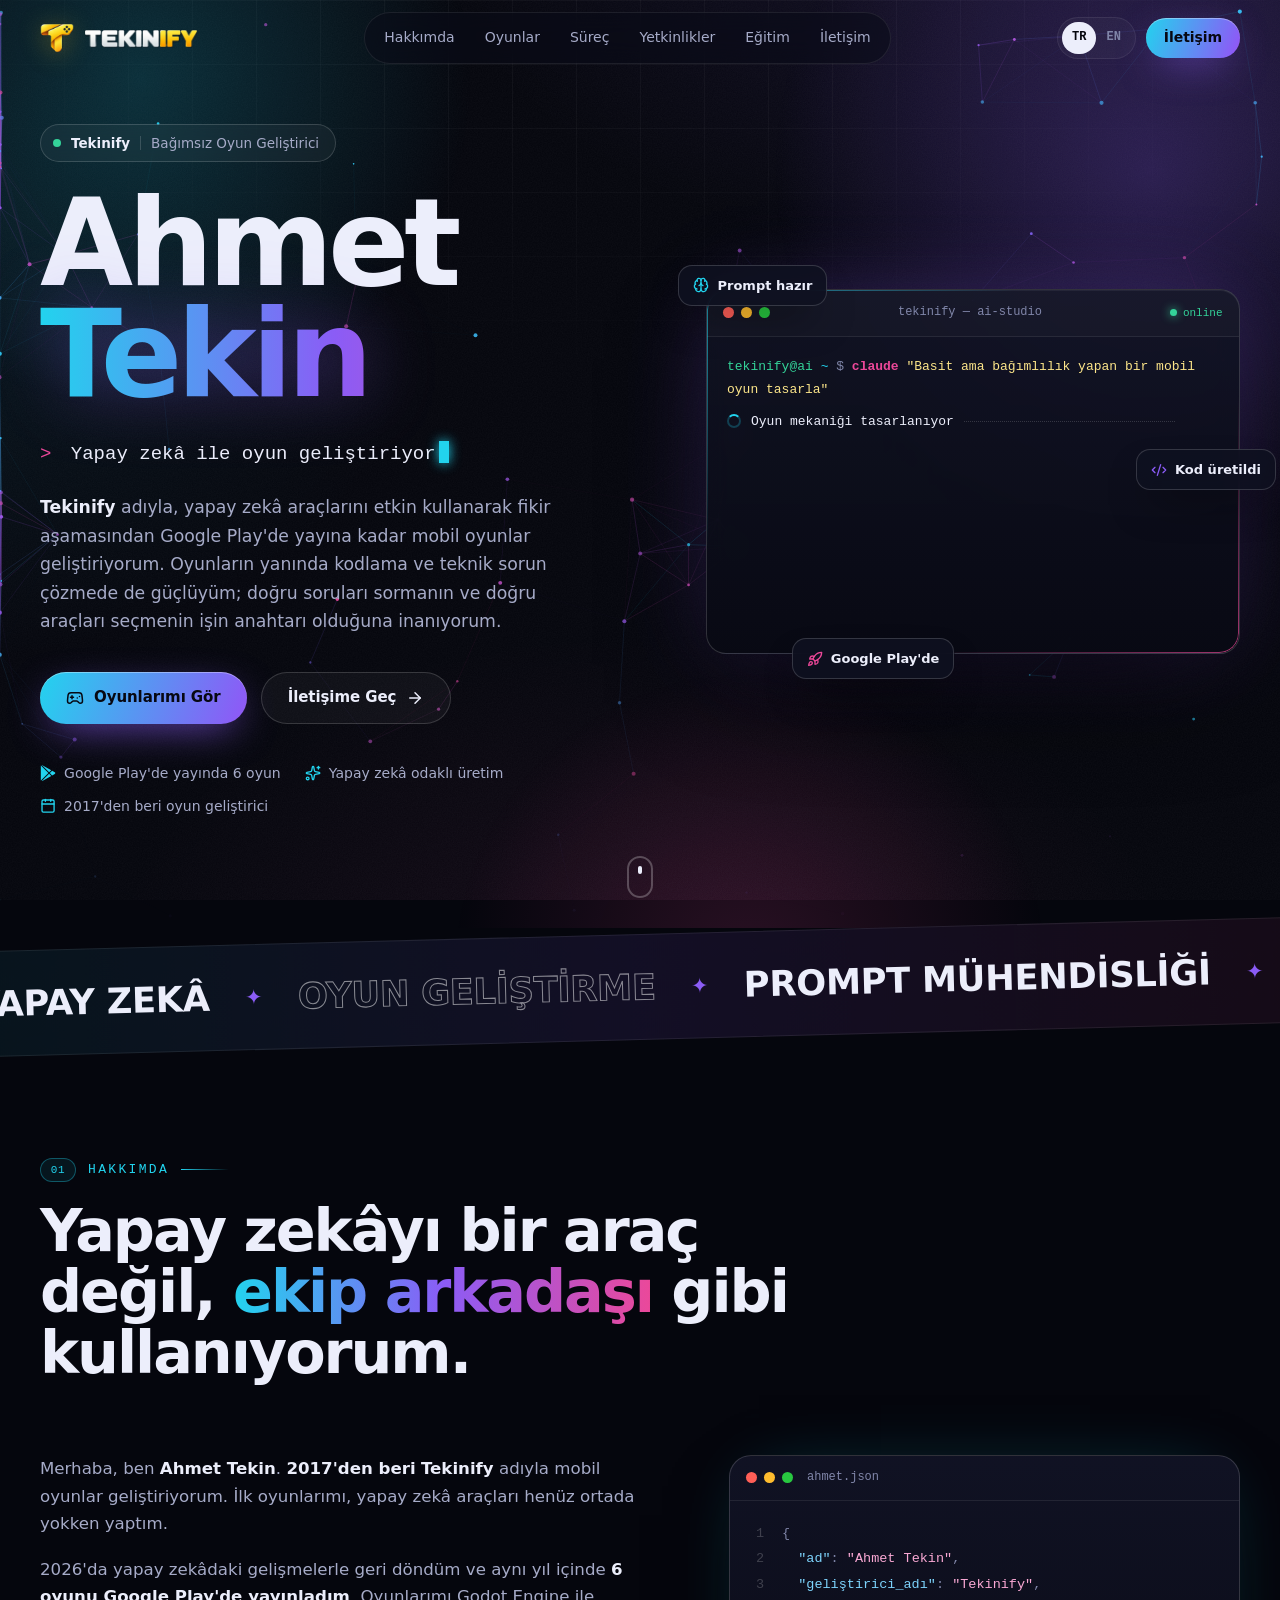
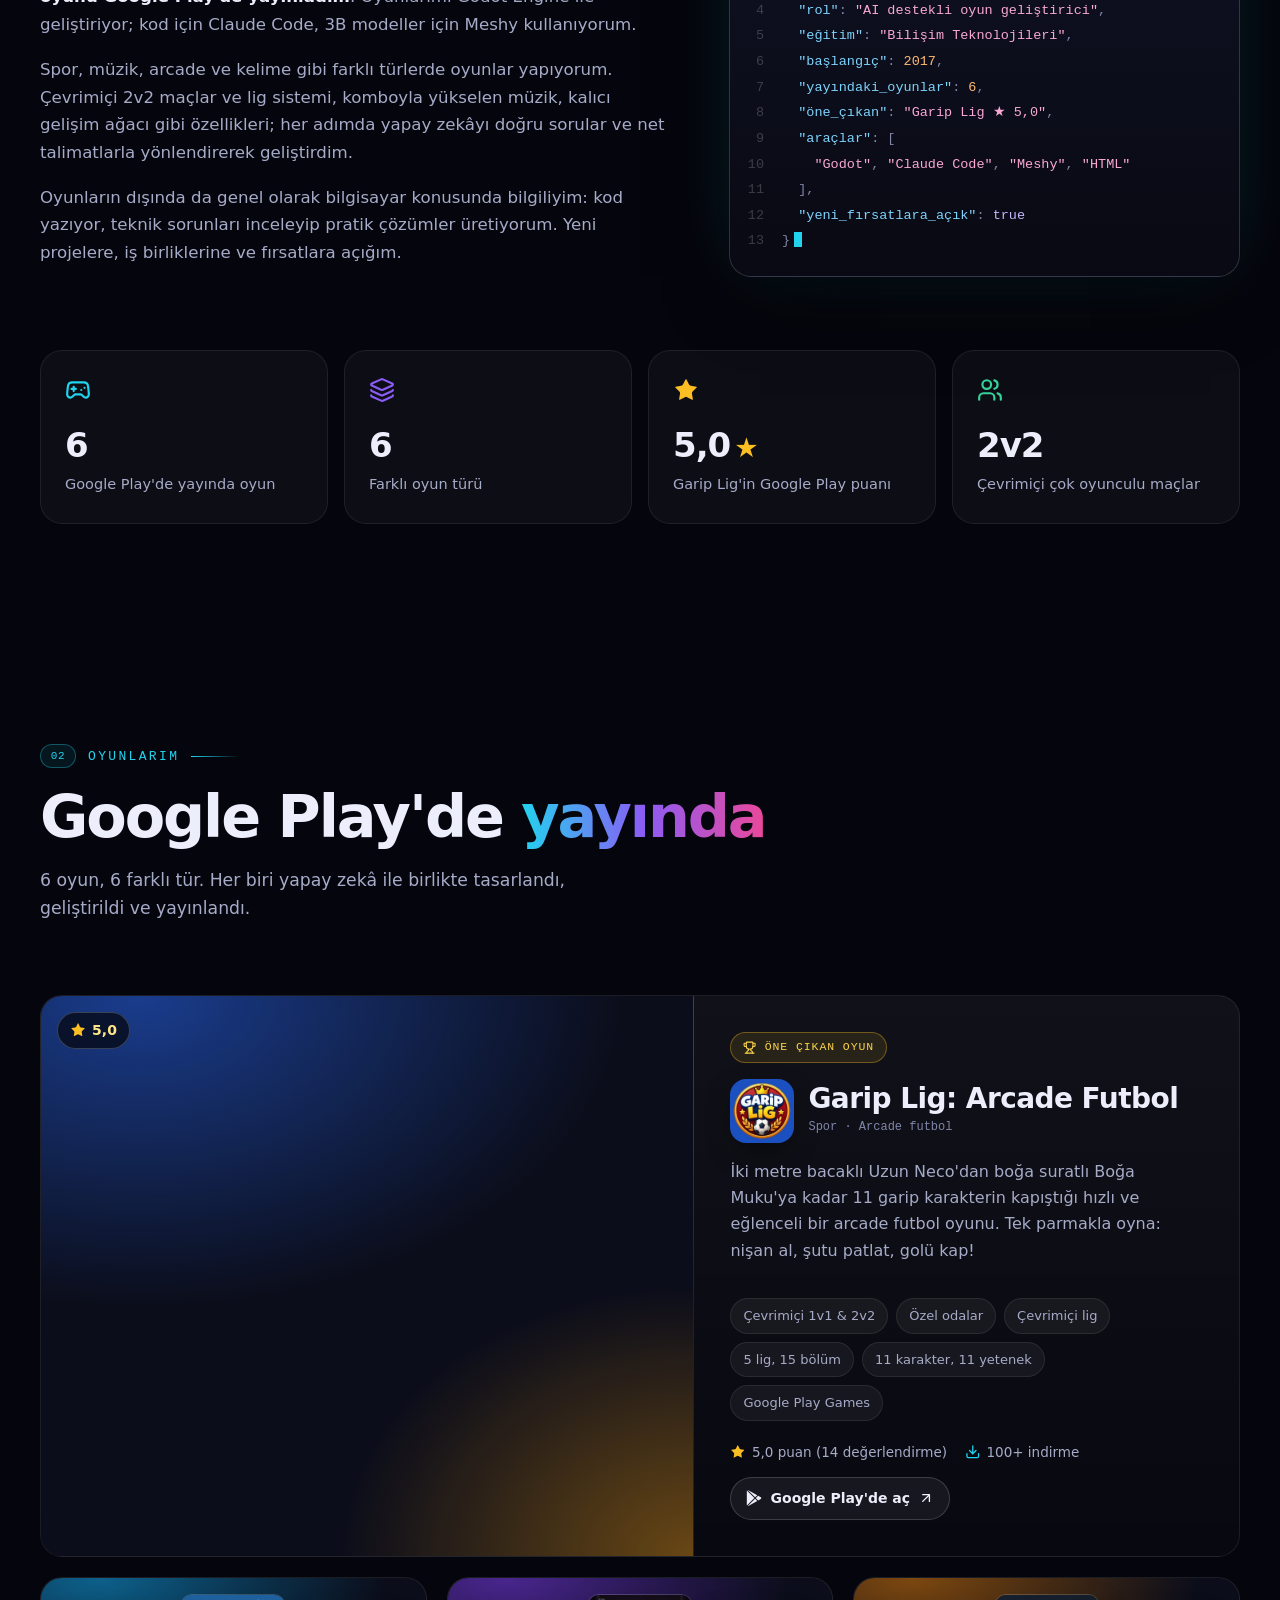
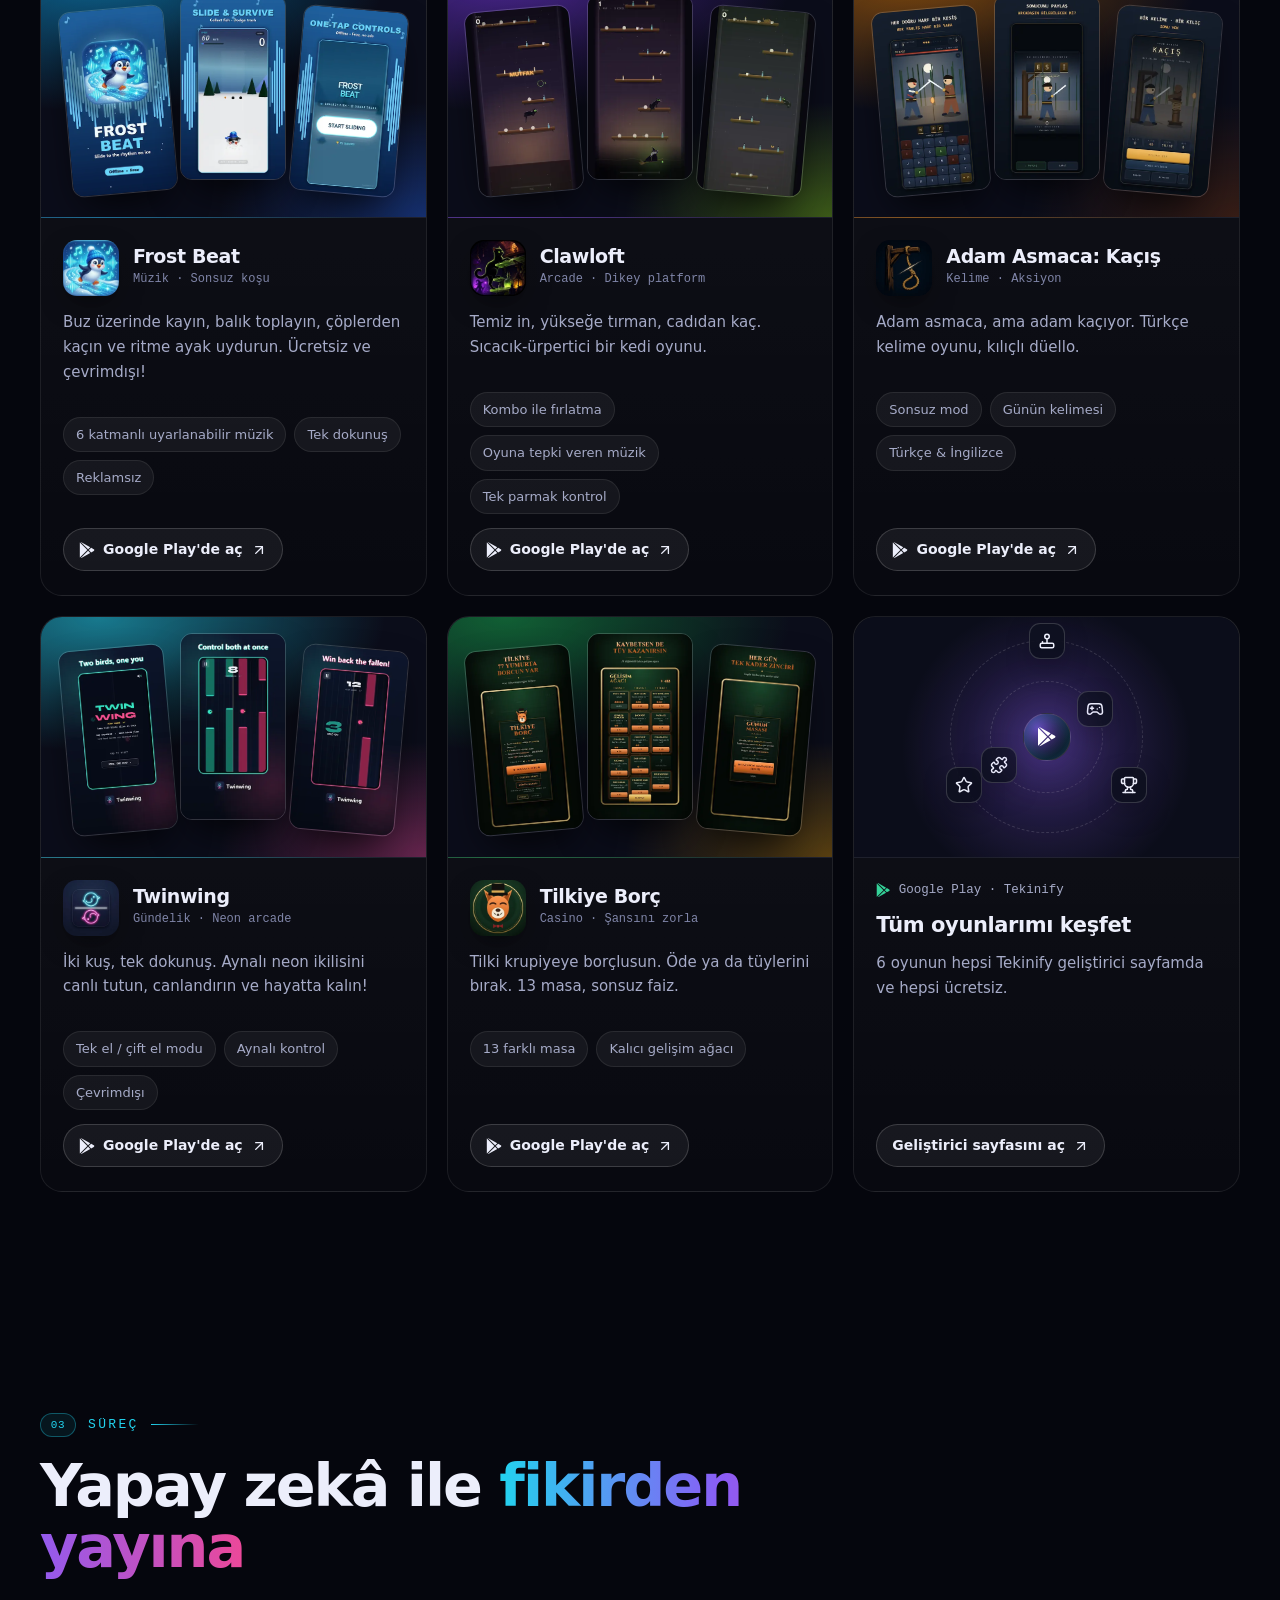
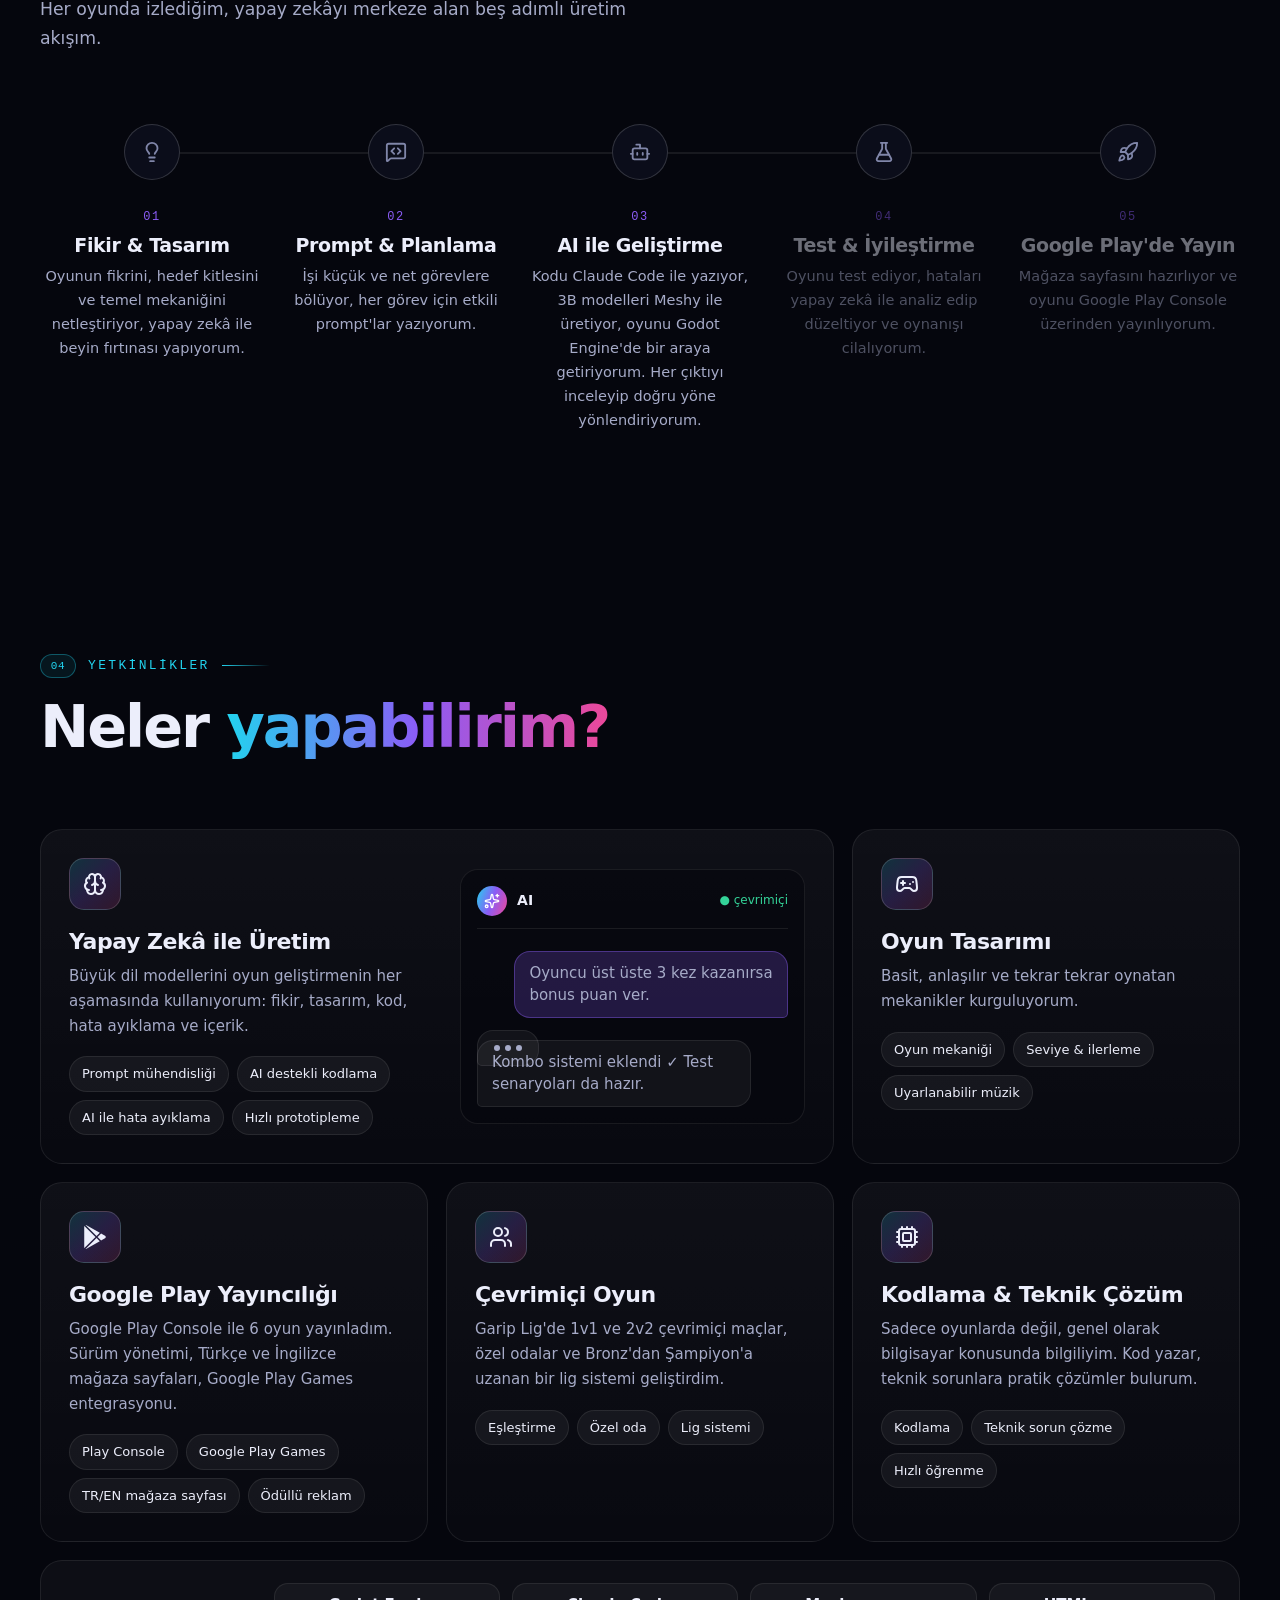
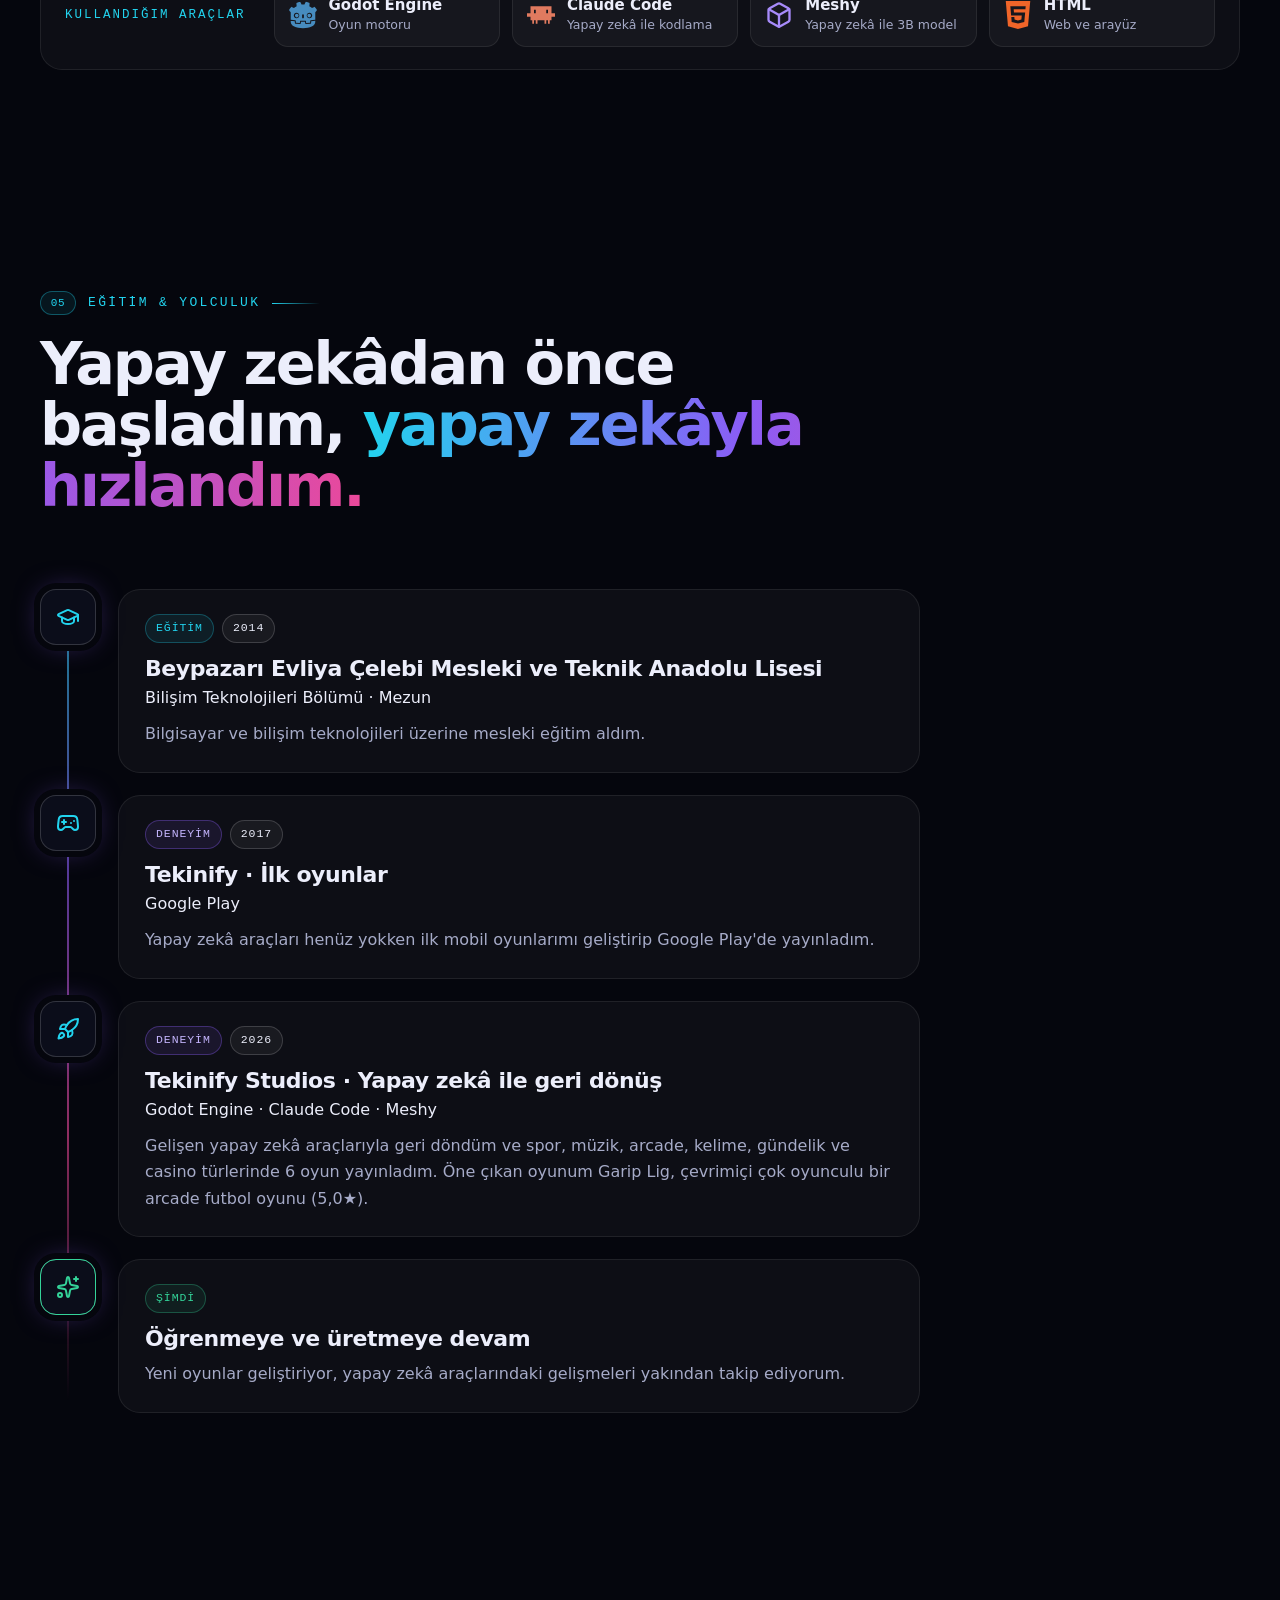
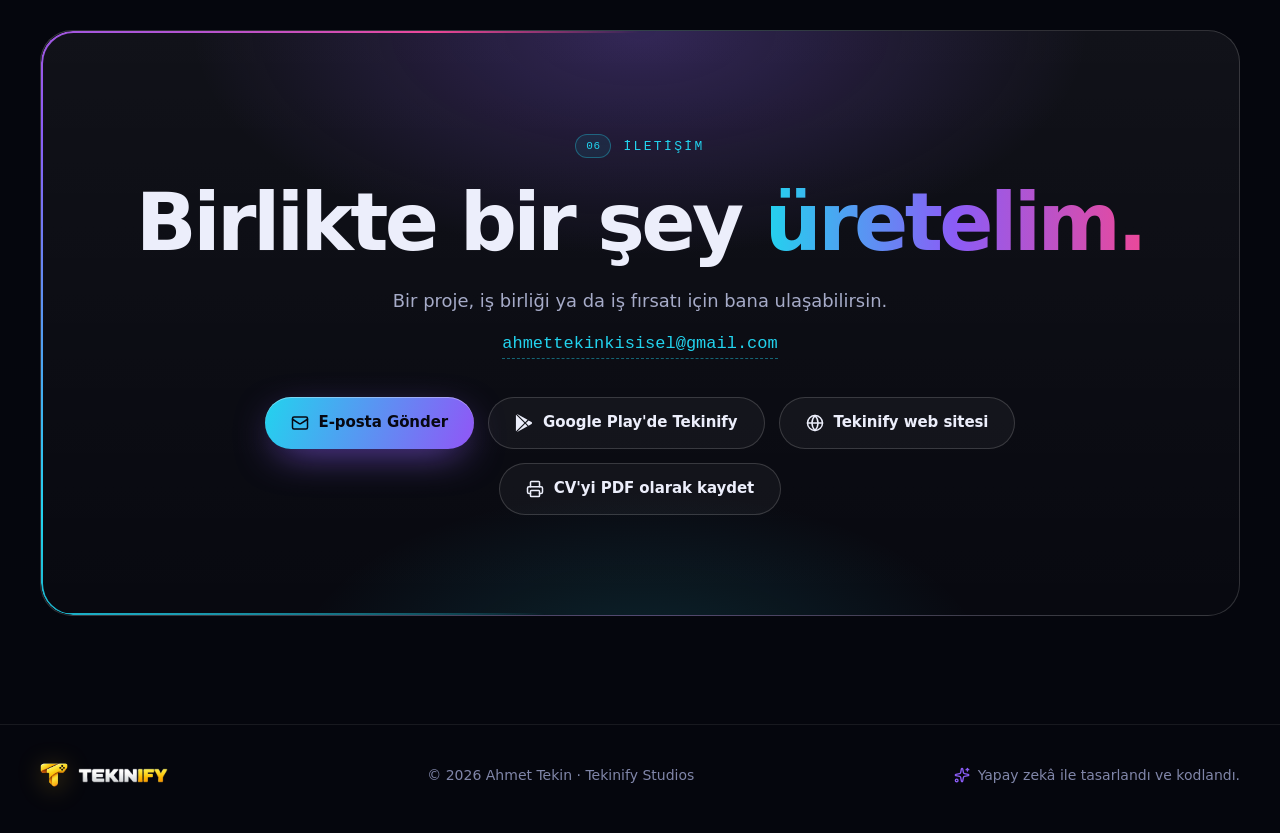
==== commit ade42a6c: "Use the Tekinify Studios logo and colors, update the CV - Homepage: real logo in nav, footer, studio" ====
--- a/cv/index.html
+++ b/cv/index.html
@@ -4,7 +4,7 @@
   <meta charset="utf-8">
   <meta name="viewport" content="width=device-width, initial-scale=1, viewport-fit=cover">
   <title>Ahmet Tekin · Tekinify — Yapay Zekâ ile Oyun Geliştirici</title>
-  <meta name="description" content="Ahmet Tekin (Tekinify): yapay zekâ araçlarıyla mobil oyunlar geliştiren bağımsız oyun geliştirici. Google Play'de yayında 6 oyun: Garip Lig, Frost Beat, Clawloft ve daha fazlası.">
+  <meta name="description" content="Ahmet Tekin (Tekinify): 2017'den beri oyun geliştiren, kodlama ve teknik çözümde güçlü, yapay zekâ araçlarını etkin kullanan geliştirici. Google Play'de yayında 6 oyun: Garip Lig, Frost Beat, Clawloft ve daha fazlası.">
   <meta name="author" content="Ahmet Tekin">
   <meta name="theme-color" content="#05060d">
   <meta name="color-scheme" content="dark">
@@ -16,7 +16,7 @@
   <meta property="og:url" content="https://birdost.github.io/cv/">
   <meta property="og:site_name" content="Tekinify">
   <meta property="og:title" content="Ahmet Tekin · Tekinify — Yapay Zekâ ile Oyun Geliştirici">
-  <meta property="og:description" content="Yapay zekâ ile fikirden Google Play'e: yayında 6 oyun, sürecim ve yetkinliklerim.">
+  <meta property="og:description" content="2017'den beri oyun geliştiriyorum. Yapay zekâ ile fikirden Google Play'e: yayında 6 oyun, sürecim ve yetkinliklerim.">
   <meta property="og:image" content="https://birdost.github.io/cv/assets/img/og-image.png">
   <meta property="og:image:width" content="1200">
   <meta property="og:image:height" content="630">
@@ -24,7 +24,7 @@
   <meta property="og:locale:alternate" content="en_US">
   <meta name="twitter:card" content="summary_large_image">
 
-  <link rel="icon" href="assets/img/favicon.svg" type="image/svg+xml">
+  <link rel="icon" type="image/png" sizes="64x64" href="assets/img/favicon.png">
   <link rel="apple-touch-icon" href="assets/img/apple-touch-icon.png">
   <link rel="preload" href="assets/fonts/space-grotesk-latin-wght-normal.woff2" as="font" type="font/woff2" crossorigin>
   <link rel="preload" href="assets/fonts/inter-latin-wght-normal.woff2" as="font" type="font/woff2" crossorigin>
@@ -50,7 +50,8 @@
     "jobTitle": "Yapay Zekâ Destekli Oyun Geliştirici",
     "description": "Yapay zekâ araçlarıyla mobil oyunlar geliştirip Google Play'de yayınlayan bağımsız oyun geliştirici.",
     "email": "mailto:ahmettekinkisisel@gmail.com",
-    "knowsAbout": ["Yapay zekâ", "Oyun geliştirme", "Prompt mühendisliği", "Google Play"],
+    "alumniOf": { "@type": "EducationalOrganization", "name": "Beypazarı Evliya Çelebi Mesleki ve Teknik Anadolu Lisesi" },
+    "knowsAbout": ["Yapay zekâ", "Oyun geliştirme", "Kodlama", "Teknik sorun çözme", "Godot Engine", "Claude Code", "Meshy", "HTML", "Prompt mühendisliği", "Google Play"],
     "sameAs": ["https://play.google.com/store/apps/developer?id=Tekinify", "https://birdost.github.io"]
   }
   </script>
@@ -60,20 +61,24 @@
 
   <!-- İkonlar: Lucide (ISC lisansı) ve Simple Icons (CC0) -->
   <svg class="sprite" aria-hidden="true" focusable="false" style="position:absolute;width:0;height:0;overflow:hidden">
-    <defs><linearGradient id="logo-grad" gradientUnits="userSpaceOnUse" x1="0" y1="0" x2="64" y2="64"><stop offset="0" stop-color="#22d3ee"/><stop offset=".5" stop-color="#8b5cf6"/><stop offset="1" stop-color="#ec4899"/></linearGradient></defs>
-    <symbol id="logo" viewBox="0 0 64 64"><rect x="2" y="2" width="60" height="60" rx="17" fill="#0b0d1a" stroke="url(#logo-grad)" stroke-width="2.5"/><path d="M18 22H46M32 22V44" fill="none" stroke="url(#logo-grad)" stroke-width="5.5" stroke-linecap="round"/><circle cx="18" cy="22" r="4.6" fill="#22d3ee"/><circle cx="46" cy="22" r="4.6" fill="#8b5cf6"/><circle cx="32" cy="45" r="4.6" fill="#ec4899"/></symbol>
     <symbol id="i-arrow-right" viewBox="0 0 24 24"><path d="M5 12h14"/><path d="m12 5 7 7-7 7"/></symbol>
     <symbol id="i-arrow-up" viewBox="0 0 24 24"><path d="m5 12 7-7 7 7"/><path d="M12 19V5"/></symbol>
     <symbol id="i-arrow-up-right" viewBox="0 0 24 24"><path d="M7 7h10v10"/><path d="M7 17 17 7"/></symbol>
     <symbol id="i-bot" viewBox="0 0 24 24"><path d="M12 8V4H8"/><rect width="16" height="12" x="4" y="8" rx="2"/><path d="M2 14h2"/><path d="M20 14h2"/><path d="M15 13v2"/><path d="M9 13v2"/></symbol>
+    <symbol id="i-box" viewBox="0 0 24 24"><path d="M21 8a2 2 0 0 0-1-1.73l-7-4a2 2 0 0 0-2 0l-7 4A2 2 0 0 0 3 8v8a2 2 0 0 0 1 1.73l7 4a2 2 0 0 0 2 0l7-4A2 2 0 0 0 21 16Z"/><path d="m3.3 7 8.7 5 8.7-5"/><path d="M12 22V12"/></symbol>
     <symbol id="i-brain" viewBox="0 0 24 24"><path d="M12 18V5"/><path d="M15 13a4.17 4.17 0 0 1-3-4 4.17 4.17 0 0 1-3 4"/><path d="M17.598 6.5A3 3 0 1 0 12 5a3 3 0 1 0-5.598 1.5"/><path d="M17.997 5.125a4 4 0 0 1 2.526 5.77"/><path d="M18 18a4 4 0 0 0 2-7.464"/><path d="M19.967 17.483A4 4 0 1 1 12 18a4 4 0 1 1-7.967-.517"/><path d="M6 18a4 4 0 0 1-2-7.464"/><path d="M6.003 5.125a4 4 0 0 0-2.526 5.77"/></symbol>
+    <symbol id="i-calendar" viewBox="0 0 24 24"><path d="M8 2v3"/><path d="M16 2v3"/><rect x="3" y="3" width="18" height="18" rx="2"/><path d="M3 9h18"/></symbol>
+    <symbol id="i-claudecode" viewBox="0 0 24 24"><path d="M21 10.5h3v3h-3v3h-1.5v3H18v-3h-1.5v3H15v-3H9v3H7.5v-3H6v3H4.5v-3H3v-3H0v-3h3v-6h18Zm-15 0h1.5v-3H6Zm10.5 0H18v-3h-1.5z"/></symbol>
     <symbol id="i-code-xml" viewBox="0 0 24 24"><path d="m18 16 4-4-4-4"/><path d="m6 8-4 4 4 4"/><path d="m14.5 4-5 16"/></symbol>
+    <symbol id="i-cpu" viewBox="0 0 24 24"><path d="M12 20v2"/><path d="M12 2v2"/><path d="M17 20v2"/><path d="M17 2v2"/><path d="M2 12h2"/><path d="M2 17h2"/><path d="M2 7h2"/><path d="M20 12h2"/><path d="M20 17h2"/><path d="M20 7h2"/><path d="M7 20v2"/><path d="M7 2v2"/><rect x="4" y="4" width="16" height="16" rx="2"/><rect x="8" y="8" width="8" height="8" rx="1"/></symbol>
     <symbol id="i-download" viewBox="0 0 24 24"><path d="M12 15V3"/><path d="M21 15v4a2 2 0 0 1-2 2H5a2 2 0 0 1-2-2v-4"/><path d="m7 10 5 5 5-5"/></symbol>
     <symbol id="i-flask-conical" viewBox="0 0 24 24"><path d="M14 2v6a2 2 0 0 0 .245.96l5.51 10.08A2 2 0 0 1 18 22H6a2 2 0 0 1-1.755-2.96l5.51-10.08A2 2 0 0 0 10 8V2"/><path d="M6.453 15h11.094"/><path d="M8.5 2h7"/></symbol>
     <symbol id="i-gamepad-2" viewBox="0 0 24 24"><line x1="6" x2="10" y1="11" y2="11"/><line x1="8" x2="8" y1="9" y2="13"/><line x1="15" x2="15.01" y1="12" y2="12"/><line x1="18" x2="18.01" y1="10" y2="10"/><path d="M17.32 5H6.68a4 4 0 0 0-3.978 3.59c-.006.052-.01.101-.017.152C2.604 9.416 2 14.456 2 16a3 3 0 0 0 3 3c1 0 1.5-.5 2-1l1.414-1.414A2 2 0 0 1 9.828 16h4.344a2 2 0 0 1 1.414.586L17 18c.5.5 1 1 2 1a3 3 0 0 0 3-3c0-1.545-.604-6.584-.685-7.258-.007-.05-.011-.1-.017-.151A4 4 0 0 0 17.32 5z"/></symbol>
     <symbol id="i-globe" viewBox="0 0 24 24"><circle cx="12" cy="12" r="10"/><path d="M12 2a14.5 14.5 0 0 0 0 20 14.5 14.5 0 0 0 0-20"/><path d="M2 12h20"/></symbol>
+    <symbol id="i-godotengine" viewBox="0 0 24 24"><path d="M9.5598.683c-1.096.244-2.1812.5831-3.1983 1.0951.023.8981.081 1.7582.199 2.6323-.395.253-.81.47-1.178.766-.375.288-.7581.564-1.0971.9011-.6781-.448-1.3962-.869-2.1352-1.2411C1.3532 5.6934.608 6.6186 0 7.6546c.458.7411.936 1.4352 1.4521 2.0942h.014v6.3565c.012 0 .023 0 .035.003l3.8963.376c.204.02.364.184.378.3891l.12 1.7201 3.3994.242.234-1.587c.03-.206.207-.358.415-.358h4.1114c.208 0 .385.152.415.358l.234 1.587 3.3993-.242.12-1.72a.4196.4196 0 01.378-.3891l3.8954-.376c.012 0 .023-.003.035-.003v-.5071h.002V9.7498h.014c.516-.659.994-1.3531 1.4521-2.0942-.608-1.036-1.3541-1.9611-2.1512-2.8192-.739.372-1.4571.793-2.1352 1.2411-.339-.337-.721-.613-1.096-.901-.369-.296-.7841-.5131-1.1781-.7661.117-.8741.175-1.7342.199-2.6323-1.0171-.512-2.1012-.851-3.1983-1.095-.438.736-.838 1.533-1.1871 2.3121-.414-.069-.829-.094-1.2461-.099h-.016c-.417.005-.832.03-1.2461.099-.349-.779-.749-1.576-1.1881-2.3121l.001-.001zM6.4765 9.9889c1.2971 0 2.3492 1.0511 2.3492 2.3482s-1.052 2.3482-2.3492 2.3482c-1.296 0-2.3482-1.051-2.3482-2.3482 0-1.297 1.0511-2.3482 2.3482-2.3482zm11.049 0c1.296 0 2.3482 1.0511 2.3482 2.3482s-1.0511 2.3482-2.3482 2.3482-2.3492-1.051-2.3492-2.3482c0-1.297 1.051-2.3482 2.3492-2.3482zm-10.824.9301c-.861 0-1.559.698-1.559 1.5591s.698 1.5582 1.559 1.5582c.8611 0 1.5592-.698 1.5592-1.5582 0-.86-.697-1.559-1.5591-1.559zm10.598 0c-.8611 0-1.5582.698-1.5582 1.5591s.697 1.5582 1.5581 1.5582c.8611 0 1.5592-.698 1.5592-1.5582 0-.86-.697-1.559-1.5592-1.559zm-5.2985.453c.417 0 .757.308.757.6871v2.1622c0 .379-.339.687-.757.687s-.756-.308-.756-.687V12.059c0-.379.339-.687.756-.687zM1.4601 16.9464c.002.377.006.789.006.871 0 3.7014 4.6944 5.4795 10.5269 5.5005h.014c5.8325-.02 10.5259-1.7991 10.5259-5.5004 0-.084.005-.495.007-.871l-3.5023.338-.121 1.729a.421.421 0 01-.389.3901l-4.1814.296a.4203.4203 0 01-.415-.358l-.238-1.6141h-3.3863l-.238 1.6141a.4192.4192 0 01-.4451.357l-4.1513-.296c-.208-.015-.375-.181-.389-.389l-.12-1.7292-3.5044-.337z"/></symbol>
     <symbol id="i-googleplay" viewBox="0 0 24 24"><path d="M22.018 13.298l-3.919 2.218-3.515-3.493 3.543-3.521 3.891 2.202a1.49 1.49 0 0 1 0 2.594zM1.337.924a1.486 1.486 0 0 0-.112.568v21.017c0 .217.045.419.124.6l11.155-11.087L1.337.924zm12.207 10.065l3.258-3.238L3.45.195a1.466 1.466 0 0 0-.946-.179l11.04 10.973zm0 2.067l-11 10.933c.298.036.612-.016.906-.183l13.324-7.54-3.23-3.21z"/></symbol>
     <symbol id="i-graduation-cap" viewBox="0 0 24 24"><path d="M21.42 10.922a1 1 0 0 0-.019-1.838L12.83 5.18a2 2 0 0 0-1.66 0L2.6 9.08a1 1 0 0 0 0 1.832l8.57 3.908a2 2 0 0 0 1.66 0z"/><path d="M22 10v6"/><path d="M6 12.5V16a6 3 0 0 0 12 0v-3.5"/></symbol>
+    <symbol id="i-html5" viewBox="0 0 24 24"><path d="M1.5 0h21l-1.91 21.563L11.977 24l-8.564-2.438L1.5 0zm7.031 9.75l-.232-2.718 10.059.003.23-2.622L5.412 4.41l.698 8.01h9.126l-.326 3.426-2.91.804-2.955-.81-.188-2.11H6.248l.33 4.171L12 19.351l5.379-1.443.744-8.157H8.531z"/></symbol>
     <symbol id="i-joystick" viewBox="0 0 24 24"><path d="M21 17a2 2 0 0 0-2-2H5a2 2 0 0 0-2 2v2a2 2 0 0 0 2 2h14a2 2 0 0 0 2-2v-2Z"/><path d="M6 15v-2"/><path d="M12 15V9"/><circle cx="12" cy="6" r="3"/></symbol>
     <symbol id="i-layers" viewBox="0 0 24 24"><path d="M12.83 2.18a2 2 0 0 0-1.66 0L2.6 6.08a1 1 0 0 0 0 1.83l8.58 3.91a2 2 0 0 0 1.66 0l8.58-3.9a1 1 0 0 0 0-1.83z"/><path d="M2 12a1 1 0 0 0 .58.91l8.6 3.91a2 2 0 0 0 1.65 0l8.58-3.9A1 1 0 0 0 22 12"/><path d="M2 17a1 1 0 0 0 .58.91l8.6 3.91a2 2 0 0 0 1.65 0l8.58-3.9A1 1 0 0 0 22 17"/></symbol>
     <symbol id="i-lightbulb" viewBox="0 0 24 24"><path d="M15 14c.2-1 .7-1.7 1.5-2.5 1-.9 1.5-2.2 1.5-3.5A6 6 0 0 0 6 8c0 1 .2 2.2 1.5 3.5.7.7 1.3 1.5 1.5 2.5"/><path d="M9 18h6"/><path d="M10 22h4"/></symbol>
@@ -86,7 +91,6 @@
     <symbol id="i-star" viewBox="0 0 24 24"><path d="M11.525 2.295a.53.53 0 0 1 .95 0l2.31 4.679a2.123 2.123 0 0 0 1.595 1.16l5.166.756a.53.53 0 0 1 .294.904l-3.736 3.638a2.123 2.123 0 0 0-.611 1.878l.882 5.14a.53.53 0 0 1-.771.56l-4.618-2.428a2.122 2.122 0 0 0-1.973 0L6.396 21.01a.53.53 0 0 1-.77-.56l.881-5.139a2.122 2.122 0 0 0-.611-1.879L2.16 9.795a.53.53 0 0 1 .294-.906l5.165-.755a2.122 2.122 0 0 0 1.597-1.16z"/></symbol>
     <symbol id="i-trophy" viewBox="0 0 24 24"><path d="M10 14.66V17a1 1 0 0 1-1 1 2 2 0 0 0-2 2v2"/><path d="M14 14.66V17a1 1 0 0 0 1 1 2 2 0 0 1 2 2v2"/><path d="M17.916 10H19.5A2.5 2.5 0 0 0 22 7.5V5a1 1 0 0 0-1-1h-3"/><path d="M4 22h16"/><path d="M6 9a6 6 0 0 0 12 0V3a1 1 0 0 0-1-1H7a1 1 0 0 0-1 1z"/><path d="M6.084 10H4.5A2.5 2.5 0 0 1 2 7.5V5a1 1 0 0 1 1-1h3"/></symbol>
     <symbol id="i-users" viewBox="0 0 24 24"><path d="M16 21v-2a4 4 0 0 0-4-4H6a4 4 0 0 0-4 4v2"/><path d="M16 3.128a4 4 0 0 1 0 7.744"/><path d="M22 21v-2a4 4 0 0 0-3-3.87"/><circle cx="9" cy="7" r="4"/></symbol>
-    <symbol id="i-zap" viewBox="0 0 24 24"><path d="M15.914 4a1.5 1.5 0 00-2.474-1.561l-9 9A1.5 1.5 0 005.5 14h4.002a.5.5 0 01.471.666L8.086 20a1.5 1.5 0 002.475 1.56l9-9A1.5 1.5 0 0018.5 10h-3.997a.5.5 0 01-.472-.667z"/></symbol>
   </svg>
 
   <div class="bg" aria-hidden="true"><div class="bg__grid"></div><div class="bg__noise"></div></div>
@@ -97,8 +101,8 @@
   <nav class="nav" id="nav">
     <div class="container nav__inner">
       <a class="logo" href="#top" data-label-tr="Tekinify, sayfa başına dön" data-label-en="Tekinify, back to top" aria-label="Tekinify, sayfa başına dön">
-        <svg class="logo__mark" aria-hidden="true"><use href="#logo"/></svg>
-        <span class="logo__text" data-scramble-hover>Tekinify</span>
+        <img class="logo__mark" src="assets/img/logo-mark.webp" alt="" width="34" height="34">
+        <img class="logo__word" src="assets/img/logo-word.webp" alt="" width="114" height="19">
       </a>
 
       <ul class="nav__links" id="nav-links">
@@ -151,10 +155,10 @@
           </p>
 
           <p class="hero__lead reveal" style="--d:3" data-tr>
-            <strong>Tekinify</strong> adıyla, yapay zekâ araçlarını etkin kullanarak fikir aşamasından Google Play'de yayına kadar mobil oyunlar geliştiriyorum. Doğru soruları sormanın ve doğru araçları seçmenin hızlı ve kaliteli üretimin anahtarı olduğuna inanıyorum.
+            <strong>Tekinify</strong> adıyla, yapay zekâ araçlarını etkin kullanarak fikir aşamasından Google Play'de yayına kadar mobil oyunlar geliştiriyorum. Oyunların yanında kodlama ve teknik sorun çözmede de güçlüyüm; doğru soruları sormanın ve doğru araçları seçmenin işin anahtarı olduğuna inanıyorum.
           </p>
           <p class="hero__lead reveal" style="--d:3" data-en>
-            Under the name <strong>Tekinify</strong>, I build mobile games end to end with AI tools, from the very first idea to release on Google Play. I believe asking the right questions and choosing the right tools is the key to shipping fast and shipping well.
+            Under the name <strong>Tekinify</strong>, I build mobile games end to end with AI tools, from the very first idea to release on Google Play. Beyond games, I'm strong at coding and technical problem-solving, and I believe asking the right questions and choosing the right tools is the key to doing it well.
           </p>
 
           <div class="hero__cta reveal" style="--d:4">
@@ -171,7 +175,7 @@
           <ul class="hero__meta reveal" style="--d:5">
             <li><svg class="i i--fill" aria-hidden="true"><use href="#i-googleplay"/></svg><span data-tr>Google Play'de yayında 6 oyun</span><span data-en>6 games live on Google Play</span></li>
             <li><svg class="i" aria-hidden="true"><use href="#i-sparkles"/></svg><span data-tr>Yapay zekâ odaklı üretim</span><span data-en>AI-first production</span></li>
-            <li><svg class="i" aria-hidden="true"><use href="#i-graduation-cap"/></svg><span data-tr>Lise mezunu</span><span data-en>High school graduate</span></li>
+            <li><svg class="i" aria-hidden="true"><use href="#i-calendar"/></svg><span data-tr>2017'den beri oyun geliştirici</span><span data-en>Making games since 2017</span></li>
           </ul>
 
           <!-- Yalnızca PDF / yazdırma çıktısında görünür -->
@@ -221,12 +225,14 @@
 
         <div class="about__grid">
           <div class="about__text">
-            <p class="reveal" data-tr>Merhaba, ben <strong>Ahmet Tekin</strong>. Lise mezunuyum ve <strong>Tekinify</strong> geliştirici adıyla, yapay zekâyı üretim sürecimin merkezine koyarak mobil oyunlar geliştiriyorum. Şu ana kadar <strong>6 oyunu Google Play'de yayınladım</strong>.</p>
-            <p class="reveal" data-en>Hi, I'm <strong>Ahmet Tekin</strong>. I'm a high school graduate who builds mobile games under the developer name <strong>Tekinify</strong>, with AI at the heart of my workflow. So far I have <strong>shipped 6 games on Google Play</strong>.</p>
-            <p class="reveal" style="--d:1" data-tr>Spor, müzik, arcade ve kelime gibi farklı türlerde oyunlar yapıyorum. Çevrimiçi 2v2 maçlar ve lig sistemi, komboyla yükselen müzik, kalıcı gelişim ağacı gibi özellikleri; her adımda yapay zekâyı doğru sorular ve net talimatlarla yönlendirerek geliştirdim.</p>
-            <p class="reveal" style="--d:1" data-en>I make games across genres like sports, music, arcade and word games. I built features such as online 2v2 matches with a league system, music that builds with your combo and a permanent upgrade tree by steering AI at every step with the right questions and clear instructions.</p>
-            <p class="reveal" style="--d:2" data-tr>Yeni projelere, iş birliklerine ve fırsatlara açığım.</p>
-            <p class="reveal" style="--d:2" data-en>I'm open to new projects, collaborations and opportunities.</p>
+            <p class="reveal" data-tr>Merhaba, ben <strong>Ahmet Tekin</strong>. <strong>2017'den beri</strong> <strong>Tekinify</strong> adıyla mobil oyunlar geliştiriyorum. İlk oyunlarımı, yapay zekâ araçları henüz ortada yokken yaptım.</p>
+            <p class="reveal" data-en>Hi, I'm <strong>Ahmet Tekin</strong>. I've been making mobile games as <strong>Tekinify</strong> <strong>since 2017</strong>. I built my first games before AI tools were even around.</p>
+            <p class="reveal" style="--d:1" data-tr>2026'da yapay zekâdaki gelişmelerle geri döndüm ve aynı yıl içinde <strong>6 oyunu Google Play'de yayınladım</strong>. Oyunlarımı Godot Engine ile geliştiriyor; kod için Claude Code, 3B modeller için Meshy kullanıyorum.</p>
+            <p class="reveal" style="--d:1" data-en>In 2026 I came back, powered by the leaps in AI, and <strong>shipped 6 games on Google Play</strong> that same year. I build my games in Godot Engine, with Claude Code for code and Meshy for 3D models.</p>
+            <p class="reveal" style="--d:2" data-tr>Spor, müzik, arcade ve kelime gibi farklı türlerde oyunlar yapıyorum. Çevrimiçi 2v2 maçlar ve lig sistemi, komboyla yükselen müzik, kalıcı gelişim ağacı gibi özellikleri; her adımda yapay zekâyı doğru sorular ve net talimatlarla yönlendirerek geliştirdim.</p>
+            <p class="reveal" style="--d:2" data-en>I make games across genres like sports, music, arcade and word games. I built features such as online 2v2 matches with a league system, music that builds with your combo and a permanent upgrade tree by steering AI at every step with the right questions and clear instructions.</p>
+            <p class="reveal" style="--d:2" data-tr>Oyunların dışında da genel olarak bilgisayar konusunda bilgiliyim: kod yazıyor, teknik sorunları inceleyip pratik çözümler üretiyorum. Yeni projelere, iş birliklerine ve fırsatlara açığım.</p>
+            <p class="reveal" style="--d:2" data-en>Beyond games, I know my way around computers in general: I write code and dig into technical problems to find practical fixes. I'm open to new projects, collaborations and opportunities.</p>
           </div>
 
           <div class="reveal" style="--d:1">
@@ -236,20 +242,26 @@
 <span class="ln">  <span class="tk-k">"ad"</span><span class="tk-p">:</span> <span class="tk-s">"Ahmet Tekin"</span><span class="tk-p">,</span></span>
 <span class="ln">  <span class="tk-k">"geliştirici_adı"</span><span class="tk-p">:</span> <span class="tk-s">"Tekinify"</span><span class="tk-p">,</span></span>
 <span class="ln">  <span class="tk-k">"rol"</span><span class="tk-p">:</span> <span class="tk-s">"AI destekli oyun geliştirici"</span><span class="tk-p">,</span></span>
-<span class="ln">  <span class="tk-k">"eğitim"</span><span class="tk-p">:</span> <span class="tk-s">"Lise mezunu"</span><span class="tk-p">,</span></span>
+<span class="ln">  <span class="tk-k">"eğitim"</span><span class="tk-p">:</span> <span class="tk-s">"Bilişim Teknolojileri"</span><span class="tk-p">,</span></span>
+<span class="ln">  <span class="tk-k">"başlangıç"</span><span class="tk-p">:</span> <span class="tk-n">2017</span><span class="tk-p">,</span></span>
 <span class="ln">  <span class="tk-k">"yayındaki_oyunlar"</span><span class="tk-p">:</span> <span class="tk-n">6</span><span class="tk-p">,</span></span>
 <span class="ln">  <span class="tk-k">"öne_çıkan"</span><span class="tk-p">:</span> <span class="tk-s">"Garip Lig ★ 5,0"</span><span class="tk-p">,</span></span>
-<span class="ln">  <span class="tk-k">"odak"</span><span class="tk-p">:</span> <span class="tk-p">[</span><span class="tk-s">"Yapay zekâ"</span><span class="tk-p">,</span> <span class="tk-s">"Oyun tasarımı"</span><span class="tk-p">],</span></span>
+<span class="ln">  <span class="tk-k">"araçlar"</span><span class="tk-p">:</span> <span class="tk-p">[</span></span>
+<span class="ln">    <span class="tk-s">"Godot"</span><span class="tk-p">,</span> <span class="tk-s">"Claude Code"</span><span class="tk-p">,</span> <span class="tk-s">"Meshy"</span><span class="tk-p">,</span> <span class="tk-s">"HTML"</span></span>
+<span class="ln">  <span class="tk-p">],</span></span>
 <span class="ln">  <span class="tk-k">"yeni_fırsatlara_açık"</span><span class="tk-p">:</span> <span class="tk-b">true</span></span>
 <span class="ln"><span class="tk-p">}</span><span class="code-cursor"></span></span></code></pre>
 <pre class="code-card__body" data-en><code><span class="ln"><span class="tk-p">{</span></span>
 <span class="ln">  <span class="tk-k">"name"</span><span class="tk-p">:</span> <span class="tk-s">"Ahmet Tekin"</span><span class="tk-p">,</span></span>
 <span class="ln">  <span class="tk-k">"developer"</span><span class="tk-p">:</span> <span class="tk-s">"Tekinify"</span><span class="tk-p">,</span></span>
 <span class="ln">  <span class="tk-k">"role"</span><span class="tk-p">:</span> <span class="tk-s">"AI-powered game developer"</span><span class="tk-p">,</span></span>
-<span class="ln">  <span class="tk-k">"education"</span><span class="tk-p">:</span> <span class="tk-s">"High school graduate"</span><span class="tk-p">,</span></span>
+<span class="ln">  <span class="tk-k">"education"</span><span class="tk-p">:</span> <span class="tk-s">"Information Technologies"</span><span class="tk-p">,</span></span>
+<span class="ln">  <span class="tk-k">"since"</span><span class="tk-p">:</span> <span class="tk-n">2017</span><span class="tk-p">,</span></span>
 <span class="ln">  <span class="tk-k">"games_live"</span><span class="tk-p">:</span> <span class="tk-n">6</span><span class="tk-p">,</span></span>
 <span class="ln">  <span class="tk-k">"featured"</span><span class="tk-p">:</span> <span class="tk-s">"Garip Lig ★ 5.0"</span><span class="tk-p">,</span></span>
-<span class="ln">  <span class="tk-k">"focus"</span><span class="tk-p">:</span> <span class="tk-p">[</span><span class="tk-s">"AI"</span><span class="tk-p">,</span> <span class="tk-s">"Game design"</span><span class="tk-p">],</span></span>
+<span class="ln">  <span class="tk-k">"tools"</span><span class="tk-p">:</span> <span class="tk-p">[</span></span>
+<span class="ln">    <span class="tk-s">"Godot"</span><span class="tk-p">,</span> <span class="tk-s">"Claude Code"</span><span class="tk-p">,</span> <span class="tk-s">"Meshy"</span><span class="tk-p">,</span> <span class="tk-s">"HTML"</span></span>
+<span class="ln">  <span class="tk-p">],</span></span>
 <span class="ln">  <span class="tk-k">"open_to_opportunities"</span><span class="tk-p">:</span> <span class="tk-b">true</span></span>
 <span class="ln"><span class="tk-p">}</span><span class="code-cursor"></span></span></code></pre>
             </div>
@@ -560,7 +572,7 @@
               <div class="process__body">
                 <span class="process__num">03</span>
                 <h3><span data-tr>AI ile Geliştirme</span><span data-en>Build with AI</span></h3>
-                <p><span data-tr>Kodu ve oyun içeriğini yapay zekâ ile üretiyor, her çıktıyı inceleyip doğru yöne yönlendiriyorum.</span><span data-en>I generate code and game content with AI, reviewing and steering every output.</span></p>
+                <p><span data-tr>Kodu Claude Code ile yazıyor, 3B modelleri Meshy ile üretiyor, oyunu Godot Engine'de bir araya getiriyorum. Her çıktıyı inceleyip doğru yöne yönlendiriyorum.</span><span data-en>I write code with Claude Code, generate 3D models with Meshy and bring the game together in Godot Engine, reviewing and steering every output.</span></p>
               </div>
             </li>
             <li class="process__step reveal" style="--d:3">
@@ -653,10 +665,25 @@
           </article>
 
           <article class="bento__card spot reveal" style="--d:2">
-            <div class="bento__icon"><svg class="i" aria-hidden="true"><use href="#i-zap"/></svg></div>
-            <h3><span data-tr>Hızlı Öğrenme</span><span data-en>Fast Learner</span></h3>
-            <p><span data-tr>Yeni yapay zekâ araçlarını hızla öğrenip üretime dahil ediyorum.</span><span data-en>I quickly pick up new AI tools and put them to work.</span></p>
-          </article>
+            <div class="bento__icon"><svg class="i" aria-hidden="true"><use href="#i-cpu"/></svg></div>
+            <h3><span data-tr>Kodlama &amp; Teknik Çözüm</span><span data-en>Coding &amp; Problem-Solving</span></h3>
+            <p><span data-tr>Sadece oyunlarda değil, genel olarak bilgisayar konusunda bilgiliyim. Kod yazar, teknik sorunlara pratik çözümler bulurum.</span><span data-en>Not just games: I know computers well in general. I write code and find practical fixes for technical problems.</span></p>
+            <ul class="chips">
+              <li><span data-tr>Kodlama</span><span data-en>Coding</span></li>
+              <li><span data-tr>Teknik sorun çözme</span><span data-en>Troubleshooting</span></li>
+              <li><span data-tr>Hızlı öğrenme</span><span data-en>Fast learner</span></li>
+            </ul>
+          </article>
+        </div>
+
+        <div class="toolbox reveal">
+          <p class="toolbox__label"><span data-tr>Kullandığım araçlar</span><span data-en>My toolbox</span></p>
+          <ul class="toolbox__list">
+            <li style="--c:#478cbf"><svg class="i i--fill" aria-hidden="true"><use href="#i-godotengine"/></svg><div><strong>Godot Engine</strong><span data-tr>Oyun motoru</span><span data-en>Game engine</span></div></li>
+            <li style="--c:#e07a5f"><svg class="i i--fill" aria-hidden="true"><use href="#i-claudecode"/></svg><div><strong>Claude Code</strong><span data-tr>Yapay zekâ ile kodlama</span><span data-en>AI-assisted coding</span></div></li>
+            <li style="--c:#a78bfa"><svg class="i" aria-hidden="true"><use href="#i-box"/></svg><div><strong>Meshy</strong><span data-tr>Yapay zekâ ile 3B model</span><span data-en>AI 3D models</span></div></li>
+            <li style="--c:#f06529"><svg class="i i--fill" aria-hidden="true"><use href="#i-html5"/></svg><div><strong>HTML</strong><span data-tr>Web ve arayüz</span><span data-en>Web &amp; UI</span></div></li>
+          </ul>
         </div>
       </div>
     </section>
@@ -667,8 +694,8 @@
         <header class="section__head reveal">
           <p class="eyebrow"><span class="eyebrow__num">05</span><span data-tr>Eğitim &amp; Yolculuk</span><span data-en>Education &amp; Journey</span></p>
           <h2 class="section__title">
-            <span data-tr>Kısa bir <em class="grad">yolculuk</em></span>
-            <span data-en>The journey <em class="grad">so far</em></span>
+            <span data-tr>Yapay zekâdan önce başladım, <em class="grad">yapay zekâyla hızlandım.</em></span>
+            <span data-en>Started before AI, <em class="grad">sped up with AI.</em></span>
           </h2>
         </header>
 
@@ -676,19 +703,28 @@
           <li class="tl-item reveal">
             <div class="tl-item__node"><svg class="i" aria-hidden="true"><use href="#i-graduation-cap"/></svg></div>
             <div class="tl-item__card spot">
-              <div class="tl-item__tags"><span class="tag"><span data-tr>Eğitim</span><span data-en>Education</span></span></div>
-              <h3><span data-tr>Lise Eğitimi</span><span data-en>High School</span></h3>
-              <p class="tl-item__sub"><span data-tr>Mezun</span><span data-en>Graduated</span></p>
-              <p><span data-tr>Lise eğitimimi tamamladım.</span><span data-en>Completed my high school education.</span></p>
+              <div class="tl-item__tags"><span class="tag"><span data-tr>Eğitim</span><span data-en>Education</span></span><span class="tag tag--year">2014</span></div>
+              <h3><span data-tr>Beypazarı Evliya Çelebi Mesleki ve Teknik Anadolu Lisesi</span><span data-en>Beypazarı Evliya Çelebi Vocational and Technical Anatolian High School</span></h3>
+              <p class="tl-item__sub"><span data-tr>Bilişim Teknolojileri Bölümü · Mezun</span><span data-en>Information Technologies · Graduated</span></p>
+              <p><span data-tr>Bilgisayar ve bilişim teknolojileri üzerine mesleki eğitim aldım.</span><span data-en>Vocational training in computers and information technologies.</span></p>
             </div>
           </li>
           <li class="tl-item reveal" style="--d:1">
             <div class="tl-item__node"><svg class="i" aria-hidden="true"><use href="#i-gamepad-2"/></svg></div>
             <div class="tl-item__card spot">
-              <div class="tl-item__tags"><span class="tag tag--violet"><span data-tr>Deneyim</span><span data-en>Experience</span></span></div>
-              <h3><span data-tr>Tekinify · Bağımsız Oyun Geliştirici</span><span data-en>Tekinify · Indie Game Developer</span></h3>
+              <div class="tl-item__tags"><span class="tag tag--violet"><span data-tr>Deneyim</span><span data-en>Experience</span></span><span class="tag tag--year">2017</span></div>
+              <h3><span data-tr>Tekinify · İlk oyunlar</span><span data-en>Tekinify · First games</span></h3>
               <p class="tl-item__sub">Google Play</p>
-              <p><span data-tr>Yapay zekâ destekli bir üretim süreciyle spor, müzik, arcade, kelime, gündelik ve casino türlerinde 6 oyun geliştirip Google Play'de yayınladım. Öne çıkan oyunum Garip Lig, çevrimiçi çok oyunculu bir arcade futbol oyunu (5,0★).</span><span data-en>Built and shipped 6 games on Google Play with an AI-driven workflow, across sports, music, arcade, word, casual and casino genres. My featured game, Garip Lig, is an online multiplayer arcade football game (5.0★).</span></p>
+              <p><span data-tr>Yapay zekâ araçları henüz yokken ilk mobil oyunlarımı geliştirip Google Play'de yayınladım.</span><span data-en>Built and published my first mobile games on Google Play, before AI tools existed.</span></p>
+            </div>
+          </li>
+          <li class="tl-item reveal" style="--d:1">
+            <div class="tl-item__node"><svg class="i" aria-hidden="true"><use href="#i-rocket"/></svg></div>
+            <div class="tl-item__card spot">
+              <div class="tl-item__tags"><span class="tag tag--violet"><span data-tr>Deneyim</span><span data-en>Experience</span></span><span class="tag tag--year">2026</span></div>
+              <h3><span data-tr>Tekinify Studios · Yapay zekâ ile geri dönüş</span><span data-en>Tekinify Studios · Back with AI</span></h3>
+              <p class="tl-item__sub">Godot Engine · Claude Code · Meshy</p>
+              <p><span data-tr>Gelişen yapay zekâ araçlarıyla geri döndüm ve spor, müzik, arcade, kelime, gündelik ve casino türlerinde 6 oyun yayınladım. Öne çıkan oyunum Garip Lig, çevrimiçi çok oyunculu bir arcade futbol oyunu (5,0★).</span><span data-en>Came back with today's AI tools and shipped 6 games across sports, music, arcade, word, casual and casino genres. My featured game, Garip Lig, is an online multiplayer arcade football game (5.0★).</span></p>
             </div>
           </li>
           <li class="tl-item reveal" style="--d:2">
@@ -740,10 +776,10 @@
   <footer class="footer">
     <div class="container footer__inner">
       <a class="logo logo--sm" href="#top" data-label-tr="Tekinify, sayfa başına dön" data-label-en="Tekinify, back to top" aria-label="Tekinify, sayfa başına dön">
-        <svg class="logo__mark" aria-hidden="true"><use href="#logo"/></svg>
-        <span class="logo__text">Tekinify</span>
+        <img class="logo__mark" src="assets/img/logo-mark.webp" alt="" width="34" height="34">
+        <img class="logo__word" src="assets/img/logo-word.webp" alt="" width="114" height="19">
       </a>
-      <p>© <span data-year>2026</span> Ahmet Tekin · Tekinify</p>
+      <p>© <span data-year>2026</span> Ahmet Tekin · Tekinify Studios</p>
       <p class="footer__made"><svg class="i" aria-hidden="true"><use href="#i-sparkles"/></svg><span data-tr>Yapay zekâ ile tasarlandı ve kodlandı.</span><span data-en>Designed &amp; built with AI.</span></p>
     </div>
   </footer>
--- a/cv/assets/css/style.css
+++ b/cv/assets/css/style.css
@@ -268,10 +268,11 @@
   font-family: var(--font-display);
   font-size: 20px; font-weight: 700; letter-spacing: -0.02em;
 }
-.logo__mark { width: 34px; height: 34px; transition: transform 0.6s var(--ease), filter 0.4s; }
-.logo:hover .logo__mark { transform: rotate(-8deg) scale(1.06); filter: drop-shadow(0 0 12px rgba(139, 92, 246, 0.8)); }
-.logo--sm { font-size: 17px; }
+.logo__mark { width: 34px; height: 34px; filter: drop-shadow(0 4px 12px rgba(255, 198, 26, 0.3)); transition: transform 0.6s var(--ease), filter 0.4s; }
+.logo:hover .logo__mark { transform: rotate(-8deg) scale(1.06); filter: drop-shadow(0 0 14px rgba(255, 198, 26, 0.7)); }
+.logo__word { width: auto; height: 19px; }
 .logo--sm .logo__mark { width: 28px; height: 28px; }
+.logo--sm .logo__word { height: 15px; }
 
 .nav__links {
   display: flex; gap: 2px;
@@ -919,6 +920,16 @@
 .chips { display: flex; flex-wrap: wrap; gap: 8px; margin-top: 18px; }
 .chips li { padding: 6px 12px; border: 1px solid var(--line); border-radius: 999px; background: rgba(255, 255, 255, 0.05); font-size: 13px; }
 
+/* Araç kutusu */
+.toolbox { display: flex; flex-wrap: wrap; align-items: center; gap: 16px 28px; margin-top: 18px; padding: 22px 24px; border: 1px solid var(--line); border-radius: var(--radius); background: var(--panel); }
+.toolbox__label { color: var(--cyan); font-family: var(--font-mono); font-size: 12.5px; letter-spacing: 0.16em; text-transform: uppercase; }
+.toolbox__list { flex: 1; display: grid; grid-template-columns: repeat(4, minmax(0, 1fr)); gap: 12px; }
+.toolbox__list li { display: flex; align-items: center; gap: 12px; padding: 12px 14px; border: 1px solid var(--line); border-radius: 14px; background: rgba(255, 255, 255, 0.04); transition: border-color 0.3s, transform 0.3s var(--ease); }
+.toolbox__list li:hover { border-color: color-mix(in srgb, var(--c) 55%, transparent); transform: translateY(-2px); }
+.toolbox__list .i { flex: none; width: 28px; height: 28px; color: var(--c, var(--text)); }
+.toolbox__list strong { display: block; font-size: 15px; line-height: 1.2; }
+.toolbox__list div > span { display: block; margin-top: 2px; color: var(--text-dim); font-size: 12.5px; line-height: 1.45; }
+
 /* Yapay zekâ sohbet önizlemesi */
 .chat {
   display: flex; flex-direction: column; gap: 12px;
@@ -1172,6 +1183,7 @@
   .about__grid { grid-template-columns: minmax(0, 1fr); }
   .bento { grid-template-columns: repeat(2, minmax(0, 1fr)); }
   .stats { grid-template-columns: repeat(2, minmax(0, 1fr)); }
+  .toolbox__list { grid-template-columns: repeat(2, minmax(0, 1fr)); flex-basis: 100%; }
   .games__grid { grid-template-columns: repeat(2, minmax(0, 1fr)); }
 
   /* Süreç dikey zaman çizelgesine dönüşür */
@@ -1248,6 +1260,10 @@
   .bento { grid-template-columns: minmax(0, 1fr); }
   .bento__card--wide { grid-column: auto; grid-template-columns: minmax(0, 1fr); }
   .bento__card { padding: 24px; }
+  .toolbox { padding: 20px 16px; }
+  .toolbox__list { gap: 10px; }
+  .toolbox__list li { flex-direction: column; align-items: flex-start; gap: 10px; padding: 14px; }
+  .toolbox__list .i { width: 26px; height: 26px; }
   .code-card__body { font-size: 12px; }
   .ln { padding-left: 42px; }
   .ln::before { width: 26px; }
@@ -1316,7 +1332,16 @@
   .bento__card p, .process__step p { margin-top: 3pt; }
   .chips { margin-top: 6pt; }
   .stats { margin-top: 10pt; gap: 8pt; }
-  .stat, .bento__card, .tl-item__card, .contact__card, .game-card { border: 1px solid #ccc !important; background: none !important; break-inside: avoid; }
+  .stat, .bento__card, .tl-item__card, .contact__card, .game-card, .toolbox { border: 1px solid #ccc !important; background: none !important; break-inside: avoid; }
+  .toolbox { gap: 6pt 12pt; padding: 8pt 10pt; margin-top: 8pt; }
+  .toolbox__label { color: #555 !important; }
+  .toolbox__list { flex-basis: auto; grid-template-columns: repeat(4, minmax(0, 1fr)); gap: 6pt; }
+  .toolbox__list li { padding: 4pt 6pt; border-color: #ddd; background: none; }
+  .toolbox__list strong { font-size: 10pt; }
+  .toolbox__list div > span { font-size: 8pt; }
+  .toolbox__list .i { display: none; }
+  /* İletişim bilgileri zaten ilk sayfanın başında; çıktıda bu bölüm tekrar etmesin */
+  #contact { display: none !important; }
   .stat, .bento__card { padding: 10pt; }
   .stat__icon, .bento__icon, .tl-item__node { display: none; }
   .process__list { display: grid; grid-template-columns: repeat(3, minmax(0, 1fr)); gap: 6pt 14pt; }
@@ -1349,6 +1374,6 @@
   .contact__text { margin: 4pt 0 0; }
   .footer { padding: 8pt 0 0; border-color: #ccc; }
   .footer__inner, .footer__inner p { color: #555 !important; }
-  .footer .logo__mark, .footer__made .i { display: none; }
+  .footer .logo, .footer__made .i { display: none; }
   a[href^="http"]::after, a[href^="mailto:"]::after { content: " (" attr(href) ")"; color: #555 !important; font-size: 9pt; font-weight: 400; }
 }
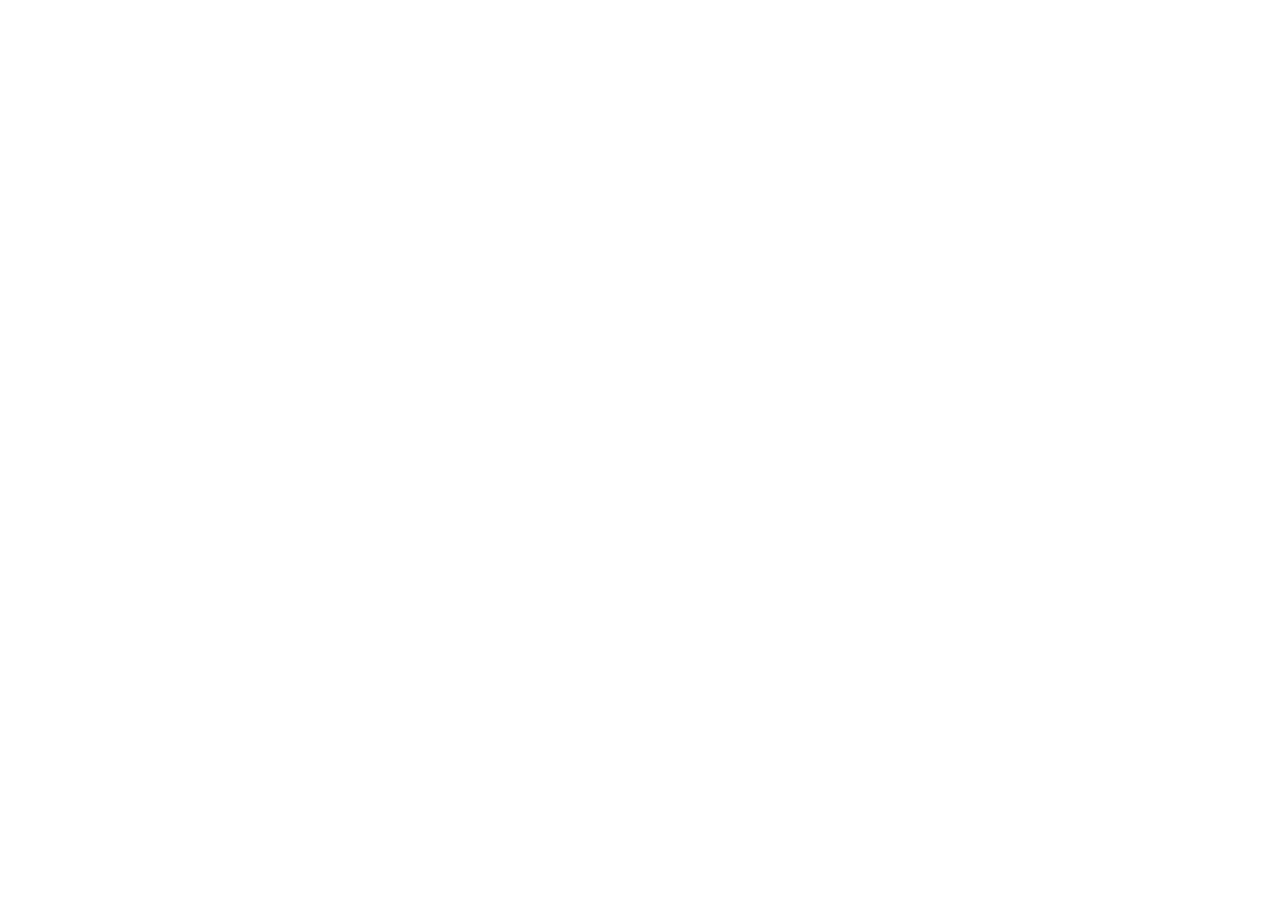
==== commit 9645ec21: "Redirect to the new address, tekinify.github.io The studio site and the CV now live in tekinify/teki" ====
--- a/cv/index.html
+++ b/cv/index.html
@@ -1,797 +1,30 @@
 <!doctype html>
-<html lang="tr" data-lang="tr">
+<html lang="tr">
 <head>
   <meta charset="utf-8">
-  <meta name="viewport" content="width=device-width, initial-scale=1, viewport-fit=cover">
-  <title>Ahmet Tekin · Tekinify — Yapay Zekâ ile Oyun Geliştirici</title>
-  <meta name="description" content="Ahmet Tekin (Tekinify): 2017'den beri oyun geliştiren, kodlama ve teknik çözümde güçlü, yapay zekâ araçlarını etkin kullanan geliştirici. Google Play'de yayında 6 oyun: Garip Lig, Frost Beat, Clawloft ve daha fazlası.">
-  <meta name="author" content="Ahmet Tekin">
-  <meta name="theme-color" content="#05060d">
-  <meta name="color-scheme" content="dark">
-
-  <link rel="canonical" href="https://birdost.github.io/cv/">
-
-  <!-- Sosyal medya önizlemesi (site adresi değişirse og:url ve og:image adreslerini de güncelle) -->
+  <meta name="viewport" content="width=device-width, initial-scale=1">
+  <title>Ahmet Tekin · CV · tekinify.github.io/cv</title>
+  <script>location.replace('https://tekinify.github.io/cv/' + location.search + location.hash);</script>
+  <meta http-equiv="refresh" content="0; url=https://tekinify.github.io/cv/">
+  <link rel="canonical" href="https://tekinify.github.io/cv/">
+  <meta name="description" content="Ahmet Tekin'in CV'sinin yeni adresi: tekinify.github.io/cv">
   <meta property="og:type" content="website">
-  <meta property="og:url" content="https://birdost.github.io/cv/">
-  <meta property="og:site_name" content="Tekinify">
+  <meta property="og:url" content="https://tekinify.github.io/cv/">
   <meta property="og:title" content="Ahmet Tekin · Tekinify — Yapay Zekâ ile Oyun Geliştirici">
   <meta property="og:description" content="2017'den beri oyun geliştiriyorum. Yapay zekâ ile fikirden Google Play'e: yayında 6 oyun, sürecim ve yetkinliklerim.">
-  <meta property="og:image" content="https://birdost.github.io/cv/assets/img/og-image.png">
-  <meta property="og:image:width" content="1200">
-  <meta property="og:image:height" content="630">
-  <meta property="og:locale" content="tr_TR">
-  <meta property="og:locale:alternate" content="en_US">
+  <meta property="og:image" content="https://tekinify.github.io/cv/assets/img/og-image.png">
   <meta name="twitter:card" content="summary_large_image">
-
-  <link rel="icon" type="image/png" sizes="64x64" href="assets/img/favicon.png">
-  <link rel="apple-touch-icon" href="assets/img/apple-touch-icon.png">
-  <link rel="preload" href="assets/fonts/space-grotesk-latin-wght-normal.woff2" as="font" type="font/woff2" crossorigin>
-  <link rel="preload" href="assets/fonts/inter-latin-wght-normal.woff2" as="font" type="font/woff2" crossorigin>
-  <link rel="stylesheet" href="assets/css/style.css">
-  <script>
-    // Dil tercihini sayfa çizilmeden önce uygula (?lang=en ya da kayıtlı tercih)
-    (function (r) {
-      r.classList.add('js');
-      try {
-        var l = new URLSearchParams(location.search).get('lang') || localStorage.getItem('lang');
-        if (l === 'tr' || l === 'en') { r.setAttribute('data-lang', l); r.lang = l; }
-      } catch (e) {}
-    })(document.documentElement);
-  </script>
-  <script src="assets/js/main.js" defer></script>
-  <script type="application/ld+json">
-  {
-    "@context": "https://schema.org",
-    "@type": "Person",
-    "name": "Ahmet Tekin",
-    "alternateName": "Tekinify",
-    "url": "https://birdost.github.io/cv/",
-    "jobTitle": "Yapay Zekâ Destekli Oyun Geliştirici",
-    "description": "Yapay zekâ araçlarıyla mobil oyunlar geliştirip Google Play'de yayınlayan bağımsız oyun geliştirici.",
-    "email": "mailto:ahmettekinkisisel@gmail.com",
-    "alumniOf": { "@type": "EducationalOrganization", "name": "Beypazarı Evliya Çelebi Mesleki ve Teknik Anadolu Lisesi" },
-    "knowsAbout": ["Yapay zekâ", "Oyun geliştirme", "Kodlama", "Teknik sorun çözme", "Godot Engine", "Claude Code", "Meshy", "HTML", "Prompt mühendisliği", "Google Play"],
-    "sameAs": ["https://play.google.com/store/apps/developer?id=Tekinify", "https://birdost.github.io"]
-  }
-  </script>
+  <link rel="icon" type="image/png" sizes="64x64" href="https://tekinify.github.io/assets/img/favicon.png">
+  <style>
+    html { color-scheme: dark; }
+    body { display: grid; place-items: center; min-height: 100vh; margin: 0; padding: 24px; background: #070d22; color: #eef2ff; font: 16px/1.6 system-ui, sans-serif; text-align: center; }
+    a { color: #ffc61a; }
+  </style>
 </head>
 <body>
-  <a class="skip-link" href="#main"><span data-tr>İçeriğe geç</span><span data-en>Skip to content</span></a>
-
-  <!-- İkonlar: Lucide (ISC lisansı) ve Simple Icons (CC0) -->
-  <svg class="sprite" aria-hidden="true" focusable="false" style="position:absolute;width:0;height:0;overflow:hidden">
-    <symbol id="i-arrow-right" viewBox="0 0 24 24"><path d="M5 12h14"/><path d="m12 5 7 7-7 7"/></symbol>
-    <symbol id="i-arrow-up" viewBox="0 0 24 24"><path d="m5 12 7-7 7 7"/><path d="M12 19V5"/></symbol>
-    <symbol id="i-arrow-up-right" viewBox="0 0 24 24"><path d="M7 7h10v10"/><path d="M7 17 17 7"/></symbol>
-    <symbol id="i-bot" viewBox="0 0 24 24"><path d="M12 8V4H8"/><rect width="16" height="12" x="4" y="8" rx="2"/><path d="M2 14h2"/><path d="M20 14h2"/><path d="M15 13v2"/><path d="M9 13v2"/></symbol>
-    <symbol id="i-box" viewBox="0 0 24 24"><path d="M21 8a2 2 0 0 0-1-1.73l-7-4a2 2 0 0 0-2 0l-7 4A2 2 0 0 0 3 8v8a2 2 0 0 0 1 1.73l7 4a2 2 0 0 0 2 0l7-4A2 2 0 0 0 21 16Z"/><path d="m3.3 7 8.7 5 8.7-5"/><path d="M12 22V12"/></symbol>
-    <symbol id="i-brain" viewBox="0 0 24 24"><path d="M12 18V5"/><path d="M15 13a4.17 4.17 0 0 1-3-4 4.17 4.17 0 0 1-3 4"/><path d="M17.598 6.5A3 3 0 1 0 12 5a3 3 0 1 0-5.598 1.5"/><path d="M17.997 5.125a4 4 0 0 1 2.526 5.77"/><path d="M18 18a4 4 0 0 0 2-7.464"/><path d="M19.967 17.483A4 4 0 1 1 12 18a4 4 0 1 1-7.967-.517"/><path d="M6 18a4 4 0 0 1-2-7.464"/><path d="M6.003 5.125a4 4 0 0 0-2.526 5.77"/></symbol>
-    <symbol id="i-calendar" viewBox="0 0 24 24"><path d="M8 2v3"/><path d="M16 2v3"/><rect x="3" y="3" width="18" height="18" rx="2"/><path d="M3 9h18"/></symbol>
-    <symbol id="i-claudecode" viewBox="0 0 24 24"><path d="M21 10.5h3v3h-3v3h-1.5v3H18v-3h-1.5v3H15v-3H9v3H7.5v-3H6v3H4.5v-3H3v-3H0v-3h3v-6h18Zm-15 0h1.5v-3H6Zm10.5 0H18v-3h-1.5z"/></symbol>
-    <symbol id="i-code-xml" viewBox="0 0 24 24"><path d="m18 16 4-4-4-4"/><path d="m6 8-4 4 4 4"/><path d="m14.5 4-5 16"/></symbol>
-    <symbol id="i-cpu" viewBox="0 0 24 24"><path d="M12 20v2"/><path d="M12 2v2"/><path d="M17 20v2"/><path d="M17 2v2"/><path d="M2 12h2"/><path d="M2 17h2"/><path d="M2 7h2"/><path d="M20 12h2"/><path d="M20 17h2"/><path d="M20 7h2"/><path d="M7 20v2"/><path d="M7 2v2"/><rect x="4" y="4" width="16" height="16" rx="2"/><rect x="8" y="8" width="8" height="8" rx="1"/></symbol>
-    <symbol id="i-download" viewBox="0 0 24 24"><path d="M12 15V3"/><path d="M21 15v4a2 2 0 0 1-2 2H5a2 2 0 0 1-2-2v-4"/><path d="m7 10 5 5 5-5"/></symbol>
-    <symbol id="i-flask-conical" viewBox="0 0 24 24"><path d="M14 2v6a2 2 0 0 0 .245.96l5.51 10.08A2 2 0 0 1 18 22H6a2 2 0 0 1-1.755-2.96l5.51-10.08A2 2 0 0 0 10 8V2"/><path d="M6.453 15h11.094"/><path d="M8.5 2h7"/></symbol>
-    <symbol id="i-gamepad-2" viewBox="0 0 24 24"><line x1="6" x2="10" y1="11" y2="11"/><line x1="8" x2="8" y1="9" y2="13"/><line x1="15" x2="15.01" y1="12" y2="12"/><line x1="18" x2="18.01" y1="10" y2="10"/><path d="M17.32 5H6.68a4 4 0 0 0-3.978 3.59c-.006.052-.01.101-.017.152C2.604 9.416 2 14.456 2 16a3 3 0 0 0 3 3c1 0 1.5-.5 2-1l1.414-1.414A2 2 0 0 1 9.828 16h4.344a2 2 0 0 1 1.414.586L17 18c.5.5 1 1 2 1a3 3 0 0 0 3-3c0-1.545-.604-6.584-.685-7.258-.007-.05-.011-.1-.017-.151A4 4 0 0 0 17.32 5z"/></symbol>
-    <symbol id="i-globe" viewBox="0 0 24 24"><circle cx="12" cy="12" r="10"/><path d="M12 2a14.5 14.5 0 0 0 0 20 14.5 14.5 0 0 0 0-20"/><path d="M2 12h20"/></symbol>
-    <symbol id="i-godotengine" viewBox="0 0 24 24"><path d="M9.5598.683c-1.096.244-2.1812.5831-3.1983 1.0951.023.8981.081 1.7582.199 2.6323-.395.253-.81.47-1.178.766-.375.288-.7581.564-1.0971.9011-.6781-.448-1.3962-.869-2.1352-1.2411C1.3532 5.6934.608 6.6186 0 7.6546c.458.7411.936 1.4352 1.4521 2.0942h.014v6.3565c.012 0 .023 0 .035.003l3.8963.376c.204.02.364.184.378.3891l.12 1.7201 3.3994.242.234-1.587c.03-.206.207-.358.415-.358h4.1114c.208 0 .385.152.415.358l.234 1.587 3.3993-.242.12-1.72a.4196.4196 0 01.378-.3891l3.8954-.376c.012 0 .023-.003.035-.003v-.5071h.002V9.7498h.014c.516-.659.994-1.3531 1.4521-2.0942-.608-1.036-1.3541-1.9611-2.1512-2.8192-.739.372-1.4571.793-2.1352 1.2411-.339-.337-.721-.613-1.096-.901-.369-.296-.7841-.5131-1.1781-.7661.117-.8741.175-1.7342.199-2.6323-1.0171-.512-2.1012-.851-3.1983-1.095-.438.736-.838 1.533-1.1871 2.3121-.414-.069-.829-.094-1.2461-.099h-.016c-.417.005-.832.03-1.2461.099-.349-.779-.749-1.576-1.1881-2.3121l.001-.001zM6.4765 9.9889c1.2971 0 2.3492 1.0511 2.3492 2.3482s-1.052 2.3482-2.3492 2.3482c-1.296 0-2.3482-1.051-2.3482-2.3482 0-1.297 1.0511-2.3482 2.3482-2.3482zm11.049 0c1.296 0 2.3482 1.0511 2.3482 2.3482s-1.0511 2.3482-2.3482 2.3482-2.3492-1.051-2.3492-2.3482c0-1.297 1.051-2.3482 2.3492-2.3482zm-10.824.9301c-.861 0-1.559.698-1.559 1.5591s.698 1.5582 1.559 1.5582c.8611 0 1.5592-.698 1.5592-1.5582 0-.86-.697-1.559-1.5591-1.559zm10.598 0c-.8611 0-1.5582.698-1.5582 1.5591s.697 1.5582 1.5581 1.5582c.8611 0 1.5592-.698 1.5592-1.5582 0-.86-.697-1.559-1.5592-1.559zm-5.2985.453c.417 0 .757.308.757.6871v2.1622c0 .379-.339.687-.757.687s-.756-.308-.756-.687V12.059c0-.379.339-.687.756-.687zM1.4601 16.9464c.002.377.006.789.006.871 0 3.7014 4.6944 5.4795 10.5269 5.5005h.014c5.8325-.02 10.5259-1.7991 10.5259-5.5004 0-.084.005-.495.007-.871l-3.5023.338-.121 1.729a.421.421 0 01-.389.3901l-4.1814.296a.4203.4203 0 01-.415-.358l-.238-1.6141h-3.3863l-.238 1.6141a.4192.4192 0 01-.4451.357l-4.1513-.296c-.208-.015-.375-.181-.389-.389l-.12-1.7292-3.5044-.337z"/></symbol>
-    <symbol id="i-googleplay" viewBox="0 0 24 24"><path d="M22.018 13.298l-3.919 2.218-3.515-3.493 3.543-3.521 3.891 2.202a1.49 1.49 0 0 1 0 2.594zM1.337.924a1.486 1.486 0 0 0-.112.568v21.017c0 .217.045.419.124.6l11.155-11.087L1.337.924zm12.207 10.065l3.258-3.238L3.45.195a1.466 1.466 0 0 0-.946-.179l11.04 10.973zm0 2.067l-11 10.933c.298.036.612-.016.906-.183l13.324-7.54-3.23-3.21z"/></symbol>
-    <symbol id="i-graduation-cap" viewBox="0 0 24 24"><path d="M21.42 10.922a1 1 0 0 0-.019-1.838L12.83 5.18a2 2 0 0 0-1.66 0L2.6 9.08a1 1 0 0 0 0 1.832l8.57 3.908a2 2 0 0 0 1.66 0z"/><path d="M22 10v6"/><path d="M6 12.5V16a6 3 0 0 0 12 0v-3.5"/></symbol>
-    <symbol id="i-html5" viewBox="0 0 24 24"><path d="M1.5 0h21l-1.91 21.563L11.977 24l-8.564-2.438L1.5 0zm7.031 9.75l-.232-2.718 10.059.003.23-2.622L5.412 4.41l.698 8.01h9.126l-.326 3.426-2.91.804-2.955-.81-.188-2.11H6.248l.33 4.171L12 19.351l5.379-1.443.744-8.157H8.531z"/></symbol>
-    <symbol id="i-joystick" viewBox="0 0 24 24"><path d="M21 17a2 2 0 0 0-2-2H5a2 2 0 0 0-2 2v2a2 2 0 0 0 2 2h14a2 2 0 0 0 2-2v-2Z"/><path d="M6 15v-2"/><path d="M12 15V9"/><circle cx="12" cy="6" r="3"/></symbol>
-    <symbol id="i-layers" viewBox="0 0 24 24"><path d="M12.83 2.18a2 2 0 0 0-1.66 0L2.6 6.08a1 1 0 0 0 0 1.83l8.58 3.91a2 2 0 0 0 1.66 0l8.58-3.9a1 1 0 0 0 0-1.83z"/><path d="M2 12a1 1 0 0 0 .58.91l8.6 3.91a2 2 0 0 0 1.65 0l8.58-3.9A1 1 0 0 0 22 12"/><path d="M2 17a1 1 0 0 0 .58.91l8.6 3.91a2 2 0 0 0 1.65 0l8.58-3.9A1 1 0 0 0 22 17"/></symbol>
-    <symbol id="i-lightbulb" viewBox="0 0 24 24"><path d="M15 14c.2-1 .7-1.7 1.5-2.5 1-.9 1.5-2.2 1.5-3.5A6 6 0 0 0 6 8c0 1 .2 2.2 1.5 3.5.7.7 1.3 1.5 1.5 2.5"/><path d="M9 18h6"/><path d="M10 22h4"/></symbol>
-    <symbol id="i-mail" viewBox="0 0 24 24"><path d="m22 7-8.991 5.727a2 2 0 0 1-2.009 0L2 7"/><rect x="2" y="4" width="20" height="16" rx="2"/></symbol>
-    <symbol id="i-message-square-code" viewBox="0 0 24 24"><path d="M22 17a2 2 0 0 1-2 2H6.828a2 2 0 0 0-1.414.586l-2.202 2.202A.71.71 0 0 1 2 21.286V5a2 2 0 0 1 2-2h16a2 2 0 0 1 2 2z"/><path d="m10 8-3 3 3 3"/><path d="m14 14 3-3-3-3"/></symbol>
-    <symbol id="i-printer" viewBox="0 0 24 24"><path d="M6 18H4a2 2 0 0 1-2-2v-5a2 2 0 0 1 2-2h16a2 2 0 0 1 2 2v5a2 2 0 0 1-2 2h-2"/><path d="M6 9V3a1 1 0 0 1 1-1h10a1 1 0 0 1 1 1v6"/><rect x="6" y="14" width="12" height="8" rx="1"/></symbol>
-    <symbol id="i-puzzle" viewBox="0 0 24 24"><path d="M15.39 4.39a1 1 0 0 0 1.68-.474 2.5 2.5 0 1 1 3.014 3.015 1 1 0 0 0-.474 1.68l1.683 1.682a2.414 2.414 0 0 1 0 3.414L19.61 15.39a1 1 0 0 1-1.68-.474 2.5 2.5 0 1 0-3.014 3.015 1 1 0 0 1 .474 1.68l-1.683 1.682a2.414 2.414 0 0 1-3.414 0L8.61 19.61a1 1 0 0 0-1.68.474 2.5 2.5 0 1 1-3.014-3.015 1 1 0 0 0 .474-1.68l-1.683-1.682a2.414 2.414 0 0 1 0-3.414L4.39 8.61a1 1 0 0 1 1.68.474 2.5 2.5 0 1 0 3.014-3.015 1 1 0 0 1-.474-1.68l1.683-1.682a2.414 2.414 0 0 1 3.414 0z"/></symbol>
-    <symbol id="i-rocket" viewBox="0 0 24 24"><path d="M12 15v5s3.03-.55 4-2c1.08-1.62 0-5 0-5"/><path d="M4.5 16.5c-1.5 1.26-2 5-2 5s3.74-.5 5-2c.71-.84.7-2.13-.09-2.91a2.18 2.18 0 0 0-2.91-.09"/><path d="M9 12a22 22 0 0 1 2-3.95A12.88 12.88 0 0 1 22 2c0 2.72-.78 7.5-6 11a22.4 22.4 0 0 1-4 2z"/><path d="M9 12H4s.55-3.03 2-4c1.62-1.08 5 .05 5 .05"/></symbol>
-    <symbol id="i-sparkles" viewBox="0 0 24 24"><path d="M11.017 2.814a1 1 0 0 1 1.966 0l1.051 5.558a2 2 0 0 0 1.594 1.594l5.558 1.051a1 1 0 0 1 0 1.966l-5.558 1.051a2 2 0 0 0-1.594 1.594l-1.051 5.558a1 1 0 0 1-1.966 0l-1.051-5.558a2 2 0 0 0-1.594-1.594l-5.558-1.051a1 1 0 0 1 0-1.966l5.558-1.051a2 2 0 0 0 1.594-1.594z"/><path d="M20 2v4"/><path d="M22 4h-4"/><circle cx="4" cy="20" r="2"/></symbol>
-    <symbol id="i-star" viewBox="0 0 24 24"><path d="M11.525 2.295a.53.53 0 0 1 .95 0l2.31 4.679a2.123 2.123 0 0 0 1.595 1.16l5.166.756a.53.53 0 0 1 .294.904l-3.736 3.638a2.123 2.123 0 0 0-.611 1.878l.882 5.14a.53.53 0 0 1-.771.56l-4.618-2.428a2.122 2.122 0 0 0-1.973 0L6.396 21.01a.53.53 0 0 1-.77-.56l.881-5.139a2.122 2.122 0 0 0-.611-1.879L2.16 9.795a.53.53 0 0 1 .294-.906l5.165-.755a2.122 2.122 0 0 0 1.597-1.16z"/></symbol>
-    <symbol id="i-trophy" viewBox="0 0 24 24"><path d="M10 14.66V17a1 1 0 0 1-1 1 2 2 0 0 0-2 2v2"/><path d="M14 14.66V17a1 1 0 0 0 1 1 2 2 0 0 1 2 2v2"/><path d="M17.916 10H19.5A2.5 2.5 0 0 0 22 7.5V5a1 1 0 0 0-1-1h-3"/><path d="M4 22h16"/><path d="M6 9a6 6 0 0 0 12 0V3a1 1 0 0 0-1-1H7a1 1 0 0 0-1 1z"/><path d="M6.084 10H4.5A2.5 2.5 0 0 1 2 7.5V5a1 1 0 0 1 1-1h3"/></symbol>
-    <symbol id="i-users" viewBox="0 0 24 24"><path d="M16 21v-2a4 4 0 0 0-4-4H6a4 4 0 0 0-4 4v2"/><path d="M16 3.128a4 4 0 0 1 0 7.744"/><path d="M22 21v-2a4 4 0 0 0-3-3.87"/><circle cx="9" cy="7" r="4"/></symbol>
-  </svg>
-
-  <div class="bg" aria-hidden="true"><div class="bg__grid"></div><div class="bg__noise"></div></div>
-  <div class="scroll-progress" aria-hidden="true"></div>
-  <div class="cursor-glow" aria-hidden="true"></div>
-
-  <!-- ===================== ÜST MENÜ ===================== -->
-  <nav class="nav" id="nav">
-    <div class="container nav__inner">
-      <a class="logo" href="#top" data-label-tr="Tekinify, sayfa başına dön" data-label-en="Tekinify, back to top" aria-label="Tekinify, sayfa başına dön">
-        <img class="logo__mark" src="assets/img/logo-mark.webp" alt="" width="34" height="34">
-        <img class="logo__word" src="assets/img/logo-word.webp" alt="" width="114" height="19">
-      </a>
-
-      <ul class="nav__links" id="nav-links">
-        <li><a href="#about"><span data-tr>Hakkımda</span><span data-en>About</span></a></li>
-        <li><a href="#games"><span data-tr>Oyunlar</span><span data-en>Games</span></a></li>
-        <li><a href="#process"><span data-tr>Süreç</span><span data-en>Process</span></a></li>
-        <li><a href="#skills"><span data-tr>Yetkinlikler</span><span data-en>Skills</span></a></li>
-        <li><a href="#journey"><span data-tr>Eğitim</span><span data-en>Education</span></a></li>
-        <li><a href="#contact"><span data-tr>İletişim</span><span data-en>Contact</span></a></li>
-      </ul>
-
-      <div class="nav__actions">
-        <button class="lang-toggle" type="button" data-label-tr="Switch to English" data-label-en="Türkçeye geç" aria-label="Switch to English">
-          <span data-opt="tr">TR</span><span data-opt="en">EN</span>
-        </button>
-        <a class="btn btn--primary btn--sm nav__cta" href="#contact"><span data-tr>İletişim</span><span data-en>Contact</span></a>
-        <button class="nav__burger" type="button" aria-expanded="false" aria-controls="nav-links" data-label-tr="Menüyü aç/kapat" data-label-en="Toggle menu" aria-label="Menüyü aç/kapat">
-          <span></span><span></span>
-        </button>
-      </div>
-    </div>
-  </nav>
-
-  <main id="main">
-
-    <!-- ===================== GİRİŞ (HERO) ===================== -->
-    <section class="hero" id="top">
-      <canvas class="hero__canvas" id="neural" aria-hidden="true"></canvas>
-      <div class="hero__aurora" aria-hidden="true"><span></span><span></span><span></span></div>
-
-      <div class="container hero__inner">
-        <div class="hero__content">
-          <p class="badge reveal">
-            <span class="badge__dot" aria-hidden="true"></span>
-            <strong>Tekinify</strong>
-            <span class="badge__sep" aria-hidden="true"></span>
-            <span data-tr>Bağımsız Oyun Geliştirici</span><span data-en>Indie Game Developer</span>
-          </p>
-
-          <h1 class="hero__title reveal" style="--d:1" aria-label="Ahmet Tekin">
-            <span class="hero__line" data-scramble aria-hidden="true">Ahmet</span>
-            <span class="hero__line hero__line--grad" data-scramble aria-hidden="true">Tekin</span>
-          </h1>
-
-          <p class="hero__typed reveal" style="--d:2">
-            <span class="sr-only" data-tr>Yapay zekâ ile oyun geliştiriyorum.</span>
-            <span class="sr-only" data-en>I build games with AI.</span>
-            <span class="hero__prompt" aria-hidden="true">&gt;</span>
-            <span class="typed" aria-hidden="true"><span data-tr>Yapay zekâ ile oyun geliştiriyorum.</span><span data-en>I build games with AI.</span></span><span class="caret" aria-hidden="true"></span>
-          </p>
-
-          <p class="hero__lead reveal" style="--d:3" data-tr>
-            <strong>Tekinify</strong> adıyla, yapay zekâ araçlarını etkin kullanarak fikir aşamasından Google Play'de yayına kadar mobil oyunlar geliştiriyorum. Oyunların yanında kodlama ve teknik sorun çözmede de güçlüyüm; doğru soruları sormanın ve doğru araçları seçmenin işin anahtarı olduğuna inanıyorum.
-          </p>
-          <p class="hero__lead reveal" style="--d:3" data-en>
-            Under the name <strong>Tekinify</strong>, I build mobile games end to end with AI tools, from the very first idea to release on Google Play. Beyond games, I'm strong at coding and technical problem-solving, and I believe asking the right questions and choosing the right tools is the key to doing it well.
-          </p>
-
-          <div class="hero__cta reveal" style="--d:4">
-            <a class="btn btn--primary magnetic" href="#games">
-              <svg class="i" aria-hidden="true"><use href="#i-gamepad-2"/></svg>
-              <span data-tr>Oyunlarımı Gör</span><span data-en>See My Games</span>
-            </a>
-            <a class="btn btn--ghost magnetic" href="#contact">
-              <span data-tr>İletişime Geç</span><span data-en>Get in Touch</span>
-              <svg class="i" aria-hidden="true"><use href="#i-arrow-right"/></svg>
-            </a>
-          </div>
-
-          <ul class="hero__meta reveal" style="--d:5">
-            <li><svg class="i i--fill" aria-hidden="true"><use href="#i-googleplay"/></svg><span data-tr>Google Play'de yayında 6 oyun</span><span data-en>6 games live on Google Play</span></li>
-            <li><svg class="i" aria-hidden="true"><use href="#i-sparkles"/></svg><span data-tr>Yapay zekâ odaklı üretim</span><span data-en>AI-first production</span></li>
-            <li><svg class="i" aria-hidden="true"><use href="#i-calendar"/></svg><span data-tr>2017'den beri oyun geliştirici</span><span data-en>Making games since 2017</span></li>
-          </ul>
-
-          <!-- Yalnızca PDF / yazdırma çıktısında görünür -->
-          <p class="print-only print-contact">E-posta: ahmettekinkisisel@gmail.com · Web: birdost.github.io · Google Play: play.google.com/store/apps/developer?id=Tekinify</p>
-        </div>
-
-        <div class="hero__visual reveal" style="--d:3">
-          <div class="terminal tilt" data-tilt="6" aria-hidden="true">
-            <div class="terminal__bar">
-              <span class="dots"><i></i><i></i><i></i></span>
-              <span class="terminal__title">tekinify — ai-studio</span>
-              <span class="terminal__status"><span class="terminal__led"></span>online</span>
-            </div>
-            <div class="terminal__body" id="terminal-body"></div>
-          </div>
-          <div class="chip-float chip-float--1" aria-hidden="true"><svg class="i"><use href="#i-brain"/></svg><span data-tr>Prompt hazır</span><span data-en>Prompt ready</span></div>
-          <div class="chip-float chip-float--2" aria-hidden="true"><svg class="i"><use href="#i-code-xml"/></svg><span data-tr>Kod üretildi</span><span data-en>Code generated</span></div>
-          <div class="chip-float chip-float--3" aria-hidden="true"><svg class="i"><use href="#i-rocket"/></svg><span data-tr>Google Play'de</span><span data-en>On Google Play</span></div>
-        </div>
-      </div>
-
-      <a class="scroll-cue" href="#about" data-label-tr="Aşağı kaydır" data-label-en="Scroll down" aria-label="Aşağı kaydır"></a>
-    </section>
-
-    <!-- Kayan anahtar kelime bandı -->
-    <div class="marquee-wrap" aria-hidden="true"><div class="marquee">
-      <div class="marquee__track" data-tr>
-        <div class="marquee__group"><span>YAPAY ZEKÂ</span><i>✦</i><span>OYUN GELİŞTİRME</span><i>✦</i><span>PROMPT MÜHENDİSLİĞİ</span><i>✦</i><span>GOOGLE PLAY</span><i>✦</i><span>MOBİL OYUN</span><i>✦</i><span>HIZLI PROTOTİPLEME</span><i>✦</i></div>
-        <div class="marquee__group"><span>YAPAY ZEKÂ</span><i>✦</i><span>OYUN GELİŞTİRME</span><i>✦</i><span>PROMPT MÜHENDİSLİĞİ</span><i>✦</i><span>GOOGLE PLAY</span><i>✦</i><span>MOBİL OYUN</span><i>✦</i><span>HIZLI PROTOTİPLEME</span><i>✦</i></div>
-      </div>
-      <div class="marquee__track" data-en>
-        <div class="marquee__group"><span>ARTIFICIAL INTELLIGENCE</span><i>✦</i><span>GAME DEVELOPMENT</span><i>✦</i><span>PROMPT ENGINEERING</span><i>✦</i><span>GOOGLE PLAY</span><i>✦</i><span>MOBILE GAMES</span><i>✦</i><span>RAPID PROTOTYPING</span><i>✦</i></div>
-        <div class="marquee__group"><span>ARTIFICIAL INTELLIGENCE</span><i>✦</i><span>GAME DEVELOPMENT</span><i>✦</i><span>PROMPT ENGINEERING</span><i>✦</i><span>GOOGLE PLAY</span><i>✦</i><span>MOBILE GAMES</span><i>✦</i><span>RAPID PROTOTYPING</span><i>✦</i></div>
-      </div>
-    </div></div>
-
-    <!-- ===================== 01 · HAKKIMDA ===================== -->
-    <section class="section" id="about">
-      <div class="container">
-        <header class="section__head reveal">
-          <p class="eyebrow"><span class="eyebrow__num">01</span><span data-tr>Hakkımda</span><span data-en>About</span></p>
-          <h2 class="section__title">
-            <span data-tr>Yapay zekâyı bir araç değil, <em class="grad">ekip arkadaşı</em> gibi kullanıyorum.</span>
-            <span data-en>I treat AI not as a tool, but as a <em class="grad">teammate</em>.</span>
-          </h2>
-        </header>
-
-        <div class="about__grid">
-          <div class="about__text">
-            <p class="reveal" data-tr>Merhaba, ben <strong>Ahmet Tekin</strong>. <strong>2017'den beri</strong> <strong>Tekinify</strong> adıyla mobil oyunlar geliştiriyorum. İlk oyunlarımı, yapay zekâ araçları henüz ortada yokken yaptım.</p>
-            <p class="reveal" data-en>Hi, I'm <strong>Ahmet Tekin</strong>. I've been making mobile games as <strong>Tekinify</strong> <strong>since 2017</strong>. I built my first games before AI tools were even around.</p>
-            <p class="reveal" style="--d:1" data-tr>2026'da yapay zekâdaki gelişmelerle geri döndüm ve aynı yıl içinde <strong>6 oyunu Google Play'de yayınladım</strong>. Oyunlarımı Godot Engine ile geliştiriyor; kod için Claude Code, 3B modeller için Meshy kullanıyorum.</p>
-            <p class="reveal" style="--d:1" data-en>In 2026 I came back, powered by the leaps in AI, and <strong>shipped 6 games on Google Play</strong> that same year. I build my games in Godot Engine, with Claude Code for code and Meshy for 3D models.</p>
-            <p class="reveal" style="--d:2" data-tr>Spor, müzik, arcade ve kelime gibi farklı türlerde oyunlar yapıyorum. Çevrimiçi 2v2 maçlar ve lig sistemi, komboyla yükselen müzik, kalıcı gelişim ağacı gibi özellikleri; her adımda yapay zekâyı doğru sorular ve net talimatlarla yönlendirerek geliştirdim.</p>
-            <p class="reveal" style="--d:2" data-en>I make games across genres like sports, music, arcade and word games. I built features such as online 2v2 matches with a league system, music that builds with your combo and a permanent upgrade tree by steering AI at every step with the right questions and clear instructions.</p>
-            <p class="reveal" style="--d:2" data-tr>Oyunların dışında da genel olarak bilgisayar konusunda bilgiliyim: kod yazıyor, teknik sorunları inceleyip pratik çözümler üretiyorum. Yeni projelere, iş birliklerine ve fırsatlara açığım.</p>
-            <p class="reveal" style="--d:2" data-en>Beyond games, I know my way around computers in general: I write code and dig into technical problems to find practical fixes. I'm open to new projects, collaborations and opportunities.</p>
-          </div>
-
-          <div class="reveal" style="--d:1">
-            <div class="code-card spot tilt" data-tilt="5">
-              <div class="code-card__bar"><span class="dots"><i></i><i></i><i></i></span><span>ahmet.json</span></div>
-<pre class="code-card__body" data-tr><code><span class="ln"><span class="tk-p">{</span></span>
-<span class="ln">  <span class="tk-k">"ad"</span><span class="tk-p">:</span> <span class="tk-s">"Ahmet Tekin"</span><span class="tk-p">,</span></span>
-<span class="ln">  <span class="tk-k">"geliştirici_adı"</span><span class="tk-p">:</span> <span class="tk-s">"Tekinify"</span><span class="tk-p">,</span></span>
-<span class="ln">  <span class="tk-k">"rol"</span><span class="tk-p">:</span> <span class="tk-s">"AI destekli oyun geliştirici"</span><span class="tk-p">,</span></span>
-<span class="ln">  <span class="tk-k">"eğitim"</span><span class="tk-p">:</span> <span class="tk-s">"Bilişim Teknolojileri"</span><span class="tk-p">,</span></span>
-<span class="ln">  <span class="tk-k">"başlangıç"</span><span class="tk-p">:</span> <span class="tk-n">2017</span><span class="tk-p">,</span></span>
-<span class="ln">  <span class="tk-k">"yayındaki_oyunlar"</span><span class="tk-p">:</span> <span class="tk-n">6</span><span class="tk-p">,</span></span>
-<span class="ln">  <span class="tk-k">"öne_çıkan"</span><span class="tk-p">:</span> <span class="tk-s">"Garip Lig ★ 5,0"</span><span class="tk-p">,</span></span>
-<span class="ln">  <span class="tk-k">"araçlar"</span><span class="tk-p">:</span> <span class="tk-p">[</span></span>
-<span class="ln">    <span class="tk-s">"Godot"</span><span class="tk-p">,</span> <span class="tk-s">"Claude Code"</span><span class="tk-p">,</span> <span class="tk-s">"Meshy"</span><span class="tk-p">,</span> <span class="tk-s">"HTML"</span></span>
-<span class="ln">  <span class="tk-p">],</span></span>
-<span class="ln">  <span class="tk-k">"yeni_fırsatlara_açık"</span><span class="tk-p">:</span> <span class="tk-b">true</span></span>
-<span class="ln"><span class="tk-p">}</span><span class="code-cursor"></span></span></code></pre>
-<pre class="code-card__body" data-en><code><span class="ln"><span class="tk-p">{</span></span>
-<span class="ln">  <span class="tk-k">"name"</span><span class="tk-p">:</span> <span class="tk-s">"Ahmet Tekin"</span><span class="tk-p">,</span></span>
-<span class="ln">  <span class="tk-k">"developer"</span><span class="tk-p">:</span> <span class="tk-s">"Tekinify"</span><span class="tk-p">,</span></span>
-<span class="ln">  <span class="tk-k">"role"</span><span class="tk-p">:</span> <span class="tk-s">"AI-powered game developer"</span><span class="tk-p">,</span></span>
-<span class="ln">  <span class="tk-k">"education"</span><span class="tk-p">:</span> <span class="tk-s">"Information Technologies"</span><span class="tk-p">,</span></span>
-<span class="ln">  <span class="tk-k">"since"</span><span class="tk-p">:</span> <span class="tk-n">2017</span><span class="tk-p">,</span></span>
-<span class="ln">  <span class="tk-k">"games_live"</span><span class="tk-p">:</span> <span class="tk-n">6</span><span class="tk-p">,</span></span>
-<span class="ln">  <span class="tk-k">"featured"</span><span class="tk-p">:</span> <span class="tk-s">"Garip Lig ★ 5.0"</span><span class="tk-p">,</span></span>
-<span class="ln">  <span class="tk-k">"tools"</span><span class="tk-p">:</span> <span class="tk-p">[</span></span>
-<span class="ln">    <span class="tk-s">"Godot"</span><span class="tk-p">,</span> <span class="tk-s">"Claude Code"</span><span class="tk-p">,</span> <span class="tk-s">"Meshy"</span><span class="tk-p">,</span> <span class="tk-s">"HTML"</span></span>
-<span class="ln">  <span class="tk-p">],</span></span>
-<span class="ln">  <span class="tk-k">"open_to_opportunities"</span><span class="tk-p">:</span> <span class="tk-b">true</span></span>
-<span class="ln"><span class="tk-p">}</span><span class="code-cursor"></span></span></code></pre>
-            </div>
-          </div>
-        </div>
-
-        <div class="stats">
-          <div class="stat spot reveal">
-            <svg class="i stat__icon" aria-hidden="true"><use href="#i-gamepad-2"/></svg>
-            <span class="stat__value" data-count="6">6</span>
-            <span class="stat__label"><span data-tr>Google Play'de yayında oyun</span><span data-en>Games live on Google Play</span></span>
-          </div>
-          <div class="stat spot reveal" style="--d:1">
-            <svg class="i stat__icon" aria-hidden="true"><use href="#i-layers"/></svg>
-            <span class="stat__value" data-count="6">6</span>
-            <span class="stat__label"><span data-tr>Farklı oyun türü</span><span data-en>Different genres</span></span>
-          </div>
-          <div class="stat spot reveal" style="--d:2">
-            <svg class="i i--fill stat__icon" aria-hidden="true"><use href="#i-star"/></svg>
-            <span class="stat__value"><span data-count="5.0">5,0</span><span class="stat__unit">★</span></span>
-            <span class="stat__label"><span data-tr>Garip Lig'in Google Play puanı</span><span data-en>Garip Lig's Google Play rating</span></span>
-          </div>
-          <div class="stat spot reveal" style="--d:3">
-            <svg class="i stat__icon" aria-hidden="true"><use href="#i-users"/></svg>
-            <span class="stat__value">2v2</span>
-            <span class="stat__label"><span data-tr>Çevrimiçi çok oyunculu maçlar</span><span data-en>Online multiplayer matches</span></span>
-          </div>
-        </div>
-      </div>
-    </section>
-
-    <!-- ===================== 02 · OYUNLAR ===================== -->
-    <section class="section" id="games">
-      <div class="container">
-        <header class="section__head reveal">
-          <p class="eyebrow"><span class="eyebrow__num">02</span><span data-tr>Oyunlarım</span><span data-en>My Games</span></p>
-          <h2 class="section__title">
-            <span data-tr>Google Play'de <em class="grad">yayında</em></span>
-            <span data-en><em class="grad">Live</em> on Google Play</span>
-          </h2>
-          <p class="section__sub" data-tr>6 oyun, 6 farklı tür. Her biri yapay zekâ ile birlikte tasarlandı, geliştirildi ve yayınlandı.</p>
-          <p class="section__sub" data-en>6 games, 6 different genres. Each one designed, built and shipped together with AI.</p>
-        </header>
-
-        <!--
-          YENİ OYUN EKLEME: aşağıdaki küçük oyun kartlarından birini (<article class="game-card ...">)
-          kopyalayıp #games-grid içinde istediğin yere yapıştır. Ad, tür, açıklama ve Play Store linkini değiştir.
-          Görselleri assets/img/games/ klasörüne koy: oyun-icon.webp (ikon) ve oyun-1/2/3.webp (dikey ekran görüntüleri).
-          --c1 ve --c2 değerleri kart üstündeki renk ışımasını belirler.
-        -->
-        <div class="games__grid" id="games-grid">
-
-          <!-- Öne çıkan oyun -->
-          <article class="game-card game-card--featured spot reveal" style="--c1:#2563eb;--c2:#f59e0b">
-            <a class="game-card__cover game-card__cover--slides" href="https://play.google.com/store/apps/details?id=com.tekinify.gariplig" target="_blank" rel="noopener" tabindex="-1" aria-hidden="true">
-              <img src="assets/img/games/gariplig-1.webp" alt="" width="960" height="540" style="--i:0">
-              <img src="assets/img/games/gariplig-2.webp" alt="" width="960" height="540" loading="lazy" style="--i:1">
-              <img src="assets/img/games/gariplig-3.webp" alt="" width="960" height="540" loading="lazy" style="--i:2">
-              <img src="assets/img/games/gariplig-4.webp" alt="" width="960" height="540" loading="lazy" style="--i:3">
-              <span class="game-card__badge"><svg class="i i--fill"><use href="#i-star"/></svg><span data-tr>5,0</span><span data-en>5.0</span></span>
-            </a>
-            <div class="game-card__body">
-              <p class="game-card__flag"><svg class="i" aria-hidden="true"><use href="#i-trophy"/></svg><span data-tr>Öne çıkan oyun</span><span data-en>Featured game</span></p>
-              <div class="game-card__head">
-                <img class="game-card__icon" src="assets/img/games/gariplig-icon.webp" alt="" width="64" height="64" loading="lazy">
-                <div>
-                  <h3 class="game-card__title">Garip Lig: Arcade Futbol</h3>
-                  <p class="game-card__genre"><span data-tr>Spor · Arcade futbol</span><span data-en>Sports · Arcade football</span></p>
-                </div>
-              </div>
-              <p class="game-card__desc" data-tr>İki metre bacaklı Uzun Neco'dan boğa suratlı Boğa Muku'ya kadar 11 garip karakterin kapıştığı hızlı ve eğlenceli bir arcade futbol oyunu. Tek parmakla oyna: nişan al, şutu patlat, golü kap!</p>
-              <p class="game-card__desc" data-en>A fast, fun arcade football game where 11 bizarre characters clash, from two-meter-legged Long Neco to bull-faced Bull Muku. Play with one finger: aim, shoot and score!</p>
-              <ul class="chips chips--sm">
-                <li><span data-tr>Çevrimiçi 1v1 &amp; 2v2</span><span data-en>Online 1v1 &amp; 2v2</span></li>
-                <li><span data-tr>Özel odalar</span><span data-en>Private rooms</span></li>
-                <li><span data-tr>Çevrimiçi lig</span><span data-en>Online league</span></li>
-                <li><span data-tr>5 lig, 15 bölüm</span><span data-en>5 leagues, 15 stages</span></li>
-                <li><span data-tr>11 karakter, 11 yetenek</span><span data-en>11 characters, 11 abilities</span></li>
-                <li>Google Play Games</li>
-              </ul>
-              <div class="game-card__foot">
-                <ul class="game-card__meta">
-                  <li><svg class="i i--fill" aria-hidden="true"><use href="#i-star"/></svg><span data-tr>5,0 puan (14 değerlendirme)</span><span data-en>5.0 rating (14 reviews)</span></li>
-                  <li><svg class="i" aria-hidden="true"><use href="#i-download"/></svg><span data-tr>100+ indirme</span><span data-en>100+ downloads</span></li>
-                </ul>
-                <a class="game-card__link" href="https://play.google.com/store/apps/details?id=com.tekinify.gariplig" target="_blank" rel="noopener">
-                <svg class="i i--fill" aria-hidden="true"><use href="#i-googleplay"/></svg><span data-tr>Google Play'de aç</span><span data-en>Open on Google Play</span><svg class="i" aria-hidden="true"><use href="#i-arrow-up-right"/></svg>
-              </a>
-              </div>
-            </div>
-          </article>
-
-          <article class="game-card spot reveal" style="--c1:#0ea5e9;--c2:#2563eb">
-            <a class="game-card__cover" href="https://play.google.com/store/apps/details?id=com.tekinify.frostbeat" target="_blank" rel="noopener" tabindex="-1" aria-hidden="true">
-              <span class="game-card__shots">
-                <img src="assets/img/games/frostbeat-1.webp" alt="" width="300" height="533" loading="lazy">
-                <img src="assets/img/games/frostbeat-2.webp" alt="" width="300" height="533" loading="lazy">
-                <img src="assets/img/games/frostbeat-3.webp" alt="" width="300" height="533" loading="lazy">
-              </span>
-            </a>
-            <div class="game-card__body">
-              <div class="game-card__head">
-                <img class="game-card__icon" src="assets/img/games/frostbeat-icon.webp" alt="" width="64" height="64" loading="lazy">
-                <div>
-                  <h3 class="game-card__title">Frost Beat</h3>
-                  <p class="game-card__genre"><span data-tr>Müzik · Sonsuz koşu</span><span data-en>Music · Endless runner</span></p>
-                </div>
-              </div>
-              <p class="game-card__desc" data-tr>Buz üzerinde kayın, balık toplayın, çöplerden kaçın ve ritme ayak uydurun. Ücretsiz ve çevrimdışı!</p>
-              <p class="game-card__desc" data-en>Slide on ice, collect fish, dodge trash and ride the beat. Free &amp; offline!</p>
-              <ul class="chips chips--sm">
-                <li><span data-tr>6 katmanlı uyarlanabilir müzik</span><span data-en>6-layer adaptive music</span></li>
-                <li><span data-tr>Tek dokunuş</span><span data-en>One-tap controls</span></li>
-                <li><span data-tr>Reklamsız</span><span data-en>No ads</span></li>
-              </ul>
-              <a class="game-card__link" href="https://play.google.com/store/apps/details?id=com.tekinify.frostbeat" target="_blank" rel="noopener">
-                <svg class="i i--fill" aria-hidden="true"><use href="#i-googleplay"/></svg><span data-tr>Google Play'de aç</span><span data-en>Open on Google Play</span><svg class="i" aria-hidden="true"><use href="#i-arrow-up-right"/></svg>
-              </a>
-            </div>
-          </article>
-
-          <article class="game-card spot reveal" style="--c1:#7c3aed;--c2:#84cc16;--d:1">
-            <a class="game-card__cover" href="https://play.google.com/store/apps/details?id=com.tekinify.clawloft" target="_blank" rel="noopener" tabindex="-1" aria-hidden="true">
-              <span class="game-card__shots">
-                <img src="assets/img/games/clawloft-1.webp" alt="" width="300" height="533" loading="lazy">
-                <img src="assets/img/games/clawloft-2.webp" alt="" width="300" height="533" loading="lazy">
-                <img src="assets/img/games/clawloft-3.webp" alt="" width="300" height="533" loading="lazy">
-              </span>
-            </a>
-            <div class="game-card__body">
-              <div class="game-card__head">
-                <img class="game-card__icon" src="assets/img/games/clawloft-icon.webp" alt="" width="64" height="64" loading="lazy">
-                <div>
-                  <h3 class="game-card__title">Clawloft</h3>
-                  <p class="game-card__genre"><span data-tr>Arcade · Dikey platform</span><span data-en>Arcade · Vertical platformer</span></p>
-                </div>
-              </div>
-              <p class="game-card__desc" data-tr>Temiz in, yükseğe tırman, cadıdan kaç. Sıcacık-ürpertici bir kedi oyunu.</p>
-              <p class="game-card__desc" data-en>Land clean, climb high, outrun the witch. A cozy-spooky cat platformer.</p>
-              <ul class="chips chips--sm">
-                <li><span data-tr>Kombo ile fırlatma</span><span data-en>Combo launches</span></li>
-                <li><span data-tr>Oyuna tepki veren müzik</span><span data-en>Reactive soundtrack</span></li>
-                <li><span data-tr>Tek parmak kontrol</span><span data-en>One-thumb controls</span></li>
-              </ul>
-              <a class="game-card__link" href="https://play.google.com/store/apps/details?id=com.tekinify.clawloft" target="_blank" rel="noopener">
-                <svg class="i i--fill" aria-hidden="true"><use href="#i-googleplay"/></svg><span data-tr>Google Play'de aç</span><span data-en>Open on Google Play</span><svg class="i" aria-hidden="true"><use href="#i-arrow-up-right"/></svg>
-              </a>
-            </div>
-          </article>
-
-          <article class="game-card spot reveal" style="--c1:#d97706;--c2:#78350f;--d:2">
-            <a class="game-card__cover" href="https://play.google.com/store/apps/details?id=com.tekinify.hangmanescape" target="_blank" rel="noopener" tabindex="-1" aria-hidden="true">
-              <span class="game-card__shots" data-tr>
-                <img src="assets/img/games/hangmanescape-tr-1.webp" alt="" width="300" height="533" loading="lazy">
-                <img src="assets/img/games/hangmanescape-tr-2.webp" alt="" width="300" height="533" loading="lazy">
-                <img src="assets/img/games/hangmanescape-tr-3.webp" alt="" width="300" height="533" loading="lazy">
-              </span>
-              <span class="game-card__shots" data-en>
-                <img src="assets/img/games/hangmanescape-en-1.webp" alt="" width="300" height="533" loading="lazy">
-                <img src="assets/img/games/hangmanescape-en-2.webp" alt="" width="300" height="533" loading="lazy">
-                <img src="assets/img/games/hangmanescape-en-3.webp" alt="" width="300" height="533" loading="lazy">
-              </span>
-            </a>
-            <div class="game-card__body">
-              <div class="game-card__head">
-                <img class="game-card__icon" src="assets/img/games/hangmanescape-icon.webp" alt="" width="64" height="64" loading="lazy">
-                <div>
-                  <h3 class="game-card__title"><span data-tr>Adam Asmaca: Kaçış</span><span data-en>Hangman: Escape</span></h3>
-                  <p class="game-card__genre"><span data-tr>Kelime · Aksiyon</span><span data-en>Word · Action</span></p>
-                </div>
-              </div>
-              <p class="game-card__desc" data-tr>Adam asmaca, ama adam kaçıyor. Türkçe kelime oyunu, kılıçlı düello.</p>
-              <p class="game-card__desc" data-en>Hangman, but the man escaped. Word game with a blade in his hand.</p>
-              <ul class="chips chips--sm">
-                <li><span data-tr>Sonsuz mod</span><span data-en>Endless mode</span></li>
-                <li><span data-tr>Günün kelimesi</span><span data-en>Word of the day</span></li>
-                <li><span data-tr>Türkçe &amp; İngilizce</span><span data-en>Turkish &amp; English</span></li>
-              </ul>
-              <a class="game-card__link" href="https://play.google.com/store/apps/details?id=com.tekinify.hangmanescape" target="_blank" rel="noopener">
-                <svg class="i i--fill" aria-hidden="true"><use href="#i-googleplay"/></svg><span data-tr>Google Play'de aç</span><span data-en>Open on Google Play</span><svg class="i" aria-hidden="true"><use href="#i-arrow-up-right"/></svg>
-              </a>
-            </div>
-          </article>
-
-          <article class="game-card spot reveal" style="--c1:#22d3ee;--c2:#ec4899">
-            <a class="game-card__cover" href="https://play.google.com/store/apps/details?id=com.tekinify.twinwing" target="_blank" rel="noopener" tabindex="-1" aria-hidden="true">
-              <span class="game-card__shots">
-                <img src="assets/img/games/twinwing-1.webp" alt="" width="300" height="533" loading="lazy">
-                <img src="assets/img/games/twinwing-2.webp" alt="" width="300" height="533" loading="lazy">
-                <img src="assets/img/games/twinwing-3.webp" alt="" width="300" height="533" loading="lazy">
-              </span>
-            </a>
-            <div class="game-card__body">
-              <div class="game-card__head">
-                <img class="game-card__icon" src="assets/img/games/twinwing-icon.webp" alt="" width="64" height="64" loading="lazy">
-                <div>
-                  <h3 class="game-card__title">Twinwing</h3>
-                  <p class="game-card__genre"><span data-tr>Gündelik · Neon arcade</span><span data-en>Casual · Neon arcade</span></p>
-                </div>
-              </div>
-              <p class="game-card__desc" data-tr>İki kuş, tek dokunuş. Aynalı neon ikilisini canlı tutun, canlandırın ve hayatta kalın!</p>
-              <p class="game-card__desc" data-en>Two birds, one tap. Keep the mirrored neon duo alive, revive and survive!</p>
-              <ul class="chips chips--sm">
-                <li><span data-tr>Tek el / çift el modu</span><span data-en>One- &amp; two-hand modes</span></li>
-                <li><span data-tr>Aynalı kontrol</span><span data-en>Mirrored controls</span></li>
-                <li><span data-tr>Çevrimdışı</span><span data-en>Offline</span></li>
-              </ul>
-              <a class="game-card__link" href="https://play.google.com/store/apps/details?id=com.tekinify.twinwing" target="_blank" rel="noopener">
-                <svg class="i i--fill" aria-hidden="true"><use href="#i-googleplay"/></svg><span data-tr>Google Play'de aç</span><span data-en>Open on Google Play</span><svg class="i" aria-hidden="true"><use href="#i-arrow-up-right"/></svg>
-              </a>
-            </div>
-          </article>
-
-          <article class="game-card spot reveal" style="--c1:#16a34a;--c2:#ca8a04;--d:1">
-            <a class="game-card__cover" href="https://play.google.com/store/apps/details?id=com.tekinify.tilkiyeborc" target="_blank" rel="noopener" tabindex="-1" aria-hidden="true">
-              <span class="game-card__shots" data-tr>
-                <img src="assets/img/games/tilkiyeborc-tr-1.webp" alt="" width="300" height="533" loading="lazy">
-                <img src="assets/img/games/tilkiyeborc-tr-2.webp" alt="" width="300" height="533" loading="lazy">
-                <img src="assets/img/games/tilkiyeborc-tr-3.webp" alt="" width="300" height="533" loading="lazy">
-              </span>
-              <span class="game-card__shots" data-en>
-                <img src="assets/img/games/tilkiyeborc-en-1.webp" alt="" width="300" height="533" loading="lazy">
-                <img src="assets/img/games/tilkiyeborc-en-2.webp" alt="" width="300" height="533" loading="lazy">
-                <img src="assets/img/games/tilkiyeborc-en-3.webp" alt="" width="300" height="533" loading="lazy">
-              </span>
-            </a>
-            <div class="game-card__body">
-              <div class="game-card__head">
-                <img class="game-card__icon" src="assets/img/games/tilkiyeborc-icon.webp" alt="" width="64" height="64" loading="lazy">
-                <div>
-                  <h3 class="game-card__title"><span data-tr>Tilkiye Borç</span><span data-en>Owe the Fox</span></h3>
-                  <p class="game-card__genre"><span data-tr>Casino · Şansını zorla</span><span data-en>Casino · Push your luck</span></p>
-                </div>
-              </div>
-              <p class="game-card__desc" data-tr>Tilki krupiyeye borçlusun. Öde ya da tüylerini bırak. 13 masa, sonsuz faiz.</p>
-              <p class="game-card__desc" data-en>You owe the Fox. Pay up or leave your feathers. 13 tables, endless interest.</p>
-              <ul class="chips chips--sm">
-                <li><span data-tr>13 farklı masa</span><span data-en>13 different tables</span></li>
-                <li><span data-tr>Kalıcı gelişim ağacı</span><span data-en>Permanent upgrade tree</span></li>
-              </ul>
-              <a class="game-card__link" href="https://play.google.com/store/apps/details?id=com.tekinify.tilkiyeborc" target="_blank" rel="noopener">
-                <svg class="i i--fill" aria-hidden="true"><use href="#i-googleplay"/></svg><span data-tr>Google Play'de aç</span><span data-en>Open on Google Play</span><svg class="i" aria-hidden="true"><use href="#i-arrow-up-right"/></svg>
-              </a>
-            </div>
-          </article>
-
-          <!-- Tüm oyunlar -->
-          <a class="game-card game-card--cta spot reveal" href="https://play.google.com/store/apps/developer?id=Tekinify" target="_blank" rel="noopener" style="--d:2">
-            <div class="game-card__cover" aria-hidden="true">
-              <div class="orbit">
-                <div class="orbit__ring orbit__ring--outer">
-                  <span class="orbit__item" style="top:0;left:50%"><svg class="i"><use href="#i-joystick"/></svg></span>
-                  <span class="orbit__item" style="top:75%;left:93.3%"><svg class="i"><use href="#i-trophy"/></svg></span>
-                  <span class="orbit__item" style="top:75%;left:6.7%"><svg class="i"><use href="#i-star"/></svg></span>
-                </div>
-                <div class="orbit__ring orbit__ring--inner">
-                  <span class="orbit__item" style="top:25%;left:93.3%"><svg class="i"><use href="#i-gamepad-2"/></svg></span>
-                  <span class="orbit__item" style="top:75%;left:6.7%"><svg class="i"><use href="#i-puzzle"/></svg></span>
-                </div>
-                <div class="orbit__core"><svg class="i i--fill"><use href="#i-googleplay"/></svg></div>
-              </div>
-            </div>
-            <div class="game-card__body">
-              <p class="game-card__eyebrow"><svg class="i i--fill" aria-hidden="true"><use href="#i-googleplay"/></svg>Google Play · Tekinify</p>
-              <h3 class="game-card__title"><span data-tr>Tüm oyunlarımı keşfet</span><span data-en>Explore all my games</span></h3>
-              <p class="game-card__desc"><span data-tr>6 oyunun hepsi Tekinify geliştirici sayfamda ve hepsi ücretsiz.</span><span data-en>All 6 games are on my Tekinify developer page, and all of them are free.</span></p>
-              <span class="game-card__link"><span data-tr>Geliştirici sayfasını aç</span><span data-en>Open developer page</span><svg class="i" aria-hidden="true"><use href="#i-arrow-up-right"/></svg></span>
-            </div>
-          </a>
-        </div>
-      </div>
-    </section>
-
-    <!-- ===================== 03 · SÜREÇ ===================== -->
-    <section class="section" id="process">
-      <div class="container">
-        <header class="section__head reveal">
-          <p class="eyebrow"><span class="eyebrow__num">03</span><span data-tr>Süreç</span><span data-en>Process</span></p>
-          <h2 class="section__title">
-            <span data-tr>Yapay zekâ ile <em class="grad">fikirden yayına</em></span>
-            <span data-en>From idea to release, <em class="grad">powered by AI</em></span>
-          </h2>
-          <p class="section__sub" data-tr>Her oyunda izlediğim, yapay zekâyı merkeze alan beş adımlı üretim akışım.</p>
-          <p class="section__sub" data-en>The five-step, AI-centered workflow I follow for every game.</p>
-        </header>
-
-        <div class="process">
-          <div class="process__track" aria-hidden="true"><span class="process__fill"></span></div>
-          <ol class="process__list">
-            <li class="process__step reveal">
-              <div class="process__node"><svg class="i" aria-hidden="true"><use href="#i-lightbulb"/></svg></div>
-              <div class="process__body">
-                <span class="process__num">01</span>
-                <h3><span data-tr>Fikir &amp; Tasarım</span><span data-en>Idea &amp; Design</span></h3>
-                <p><span data-tr>Oyunun fikrini, hedef kitlesini ve temel mekaniğini netleştiriyor, yapay zekâ ile beyin fırtınası yapıyorum.</span><span data-en>I pin down the concept, the audience and the core mechanic, brainstorming with AI.</span></p>
-              </div>
-            </li>
-            <li class="process__step reveal" style="--d:1">
-              <div class="process__node"><svg class="i" aria-hidden="true"><use href="#i-message-square-code"/></svg></div>
-              <div class="process__body">
-                <span class="process__num">02</span>
-                <h3><span data-tr>Prompt &amp; Planlama</span><span data-en>Prompt &amp; Plan</span></h3>
-                <p><span data-tr>İşi küçük ve net görevlere bölüyor, her görev için etkili prompt'lar yazıyorum.</span><span data-en>I split the work into small, clear tasks and write effective prompts for each one.</span></p>
-              </div>
-            </li>
-            <li class="process__step reveal" style="--d:2">
-              <div class="process__node"><svg class="i" aria-hidden="true"><use href="#i-bot"/></svg></div>
-              <div class="process__body">
-                <span class="process__num">03</span>
-                <h3><span data-tr>AI ile Geliştirme</span><span data-en>Build with AI</span></h3>
-                <p><span data-tr>Kodu Claude Code ile yazıyor, 3B modelleri Meshy ile üretiyor, oyunu Godot Engine'de bir araya getiriyorum. Her çıktıyı inceleyip doğru yöne yönlendiriyorum.</span><span data-en>I write code with Claude Code, generate 3D models with Meshy and bring the game together in Godot Engine, reviewing and steering every output.</span></p>
-              </div>
-            </li>
-            <li class="process__step reveal" style="--d:3">
-              <div class="process__node"><svg class="i" aria-hidden="true"><use href="#i-flask-conical"/></svg></div>
-              <div class="process__body">
-                <span class="process__num">04</span>
-                <h3><span data-tr>Test &amp; İyileştirme</span><span data-en>Test &amp; Polish</span></h3>
-                <p><span data-tr>Oyunu test ediyor, hataları yapay zekâ ile analiz edip düzeltiyor ve oynanışı cilalıyorum.</span><span data-en>I playtest, analyze and fix bugs with AI, then polish the gameplay.</span></p>
-              </div>
-            </li>
-            <li class="process__step reveal" style="--d:4">
-              <div class="process__node"><svg class="i" aria-hidden="true"><use href="#i-rocket"/></svg></div>
-              <div class="process__body">
-                <span class="process__num">05</span>
-                <h3><span data-tr>Google Play'de Yayın</span><span data-en>Ship on Google Play</span></h3>
-                <p><span data-tr>Mağaza sayfasını hazırlıyor ve oyunu Google Play Console üzerinden yayınlıyorum.</span><span data-en>I prepare the store listing and publish the game through Google Play Console.</span></p>
-              </div>
-            </li>
-          </ol>
-        </div>
-      </div>
-    </section>
-
-    <!-- ===================== 04 · YETKİNLİKLER ===================== -->
-    <section class="section" id="skills">
-      <div class="container">
-        <header class="section__head reveal">
-          <p class="eyebrow"><span class="eyebrow__num">04</span><span data-tr>Yetkinlikler</span><span data-en>Skills</span></p>
-          <h2 class="section__title">
-            <span data-tr>Neler <em class="grad">yapabilirim?</em></span>
-            <span data-en>What I <em class="grad">bring</em></span>
-          </h2>
-        </header>
-
-        <div class="bento">
-          <article class="bento__card bento__card--wide spot reveal">
-            <div>
-              <div class="bento__icon"><svg class="i" aria-hidden="true"><use href="#i-brain"/></svg></div>
-              <h3><span data-tr>Yapay Zekâ ile Üretim</span><span data-en>AI-Powered Production</span></h3>
-              <p><span data-tr>Büyük dil modellerini oyun geliştirmenin her aşamasında kullanıyorum: fikir, tasarım, kod, hata ayıklama ve içerik.</span><span data-en>I use large language models at every stage of game development: ideation, design, code, debugging and content.</span></p>
-              <ul class="chips">
-                <li><span data-tr>Prompt mühendisliği</span><span data-en>Prompt engineering</span></li>
-                <li><span data-tr>AI destekli kodlama</span><span data-en>AI-assisted coding</span></li>
-                <li><span data-tr>AI ile hata ayıklama</span><span data-en>Debugging with AI</span></li>
-                <li><span data-tr>Hızlı prototipleme</span><span data-en>Rapid prototyping</span></li>
-              </ul>
-            </div>
-            <div class="chat" aria-hidden="true">
-              <div class="chat__head"><span class="chat__avatar"><svg class="i"><use href="#i-sparkles"/></svg></span><span>AI</span><span class="chat__state">● <span data-tr>çevrimiçi</span><span data-en>online</span></span></div>
-              <p class="chat__msg chat__msg--user"><span data-tr>Oyuncu üst üste 3 kez kazanırsa bonus puan ver.</span><span data-en>Give bonus points when the player wins 3 times in a row.</span></p>
-              <div class="chat__slot">
-                <span class="chat__typing"><i></i><i></i><i></i></span>
-                <p class="chat__msg chat__msg--ai"><span data-tr>Kombo sistemi eklendi ✓ Test senaryoları da hazır.</span><span data-en>Combo system added ✓ Test cases are ready too.</span></p>
-              </div>
-            </div>
-          </article>
-
-          <article class="bento__card spot reveal" style="--d:1">
-            <div class="bento__icon"><svg class="i" aria-hidden="true"><use href="#i-gamepad-2"/></svg></div>
-            <h3><span data-tr>Oyun Tasarımı</span><span data-en>Game Design</span></h3>
-            <p><span data-tr>Basit, anlaşılır ve tekrar tekrar oynatan mekanikler kurguluyorum.</span><span data-en>I design simple, intuitive mechanics that keep players coming back.</span></p>
-            <ul class="chips">
-              <li><span data-tr>Oyun mekaniği</span><span data-en>Core mechanics</span></li>
-              <li><span data-tr>Seviye &amp; ilerleme</span><span data-en>Levels &amp; progression</span></li>
-              <li><span data-tr>Uyarlanabilir müzik</span><span data-en>Adaptive music</span></li>
-            </ul>
-          </article>
-
-          <article class="bento__card spot reveal">
-            <div class="bento__icon"><svg class="i i--fill" aria-hidden="true"><use href="#i-googleplay"/></svg></div>
-            <h3><span data-tr>Google Play Yayıncılığı</span><span data-en>Google Play Publishing</span></h3>
-            <p><span data-tr>Google Play Console ile 6 oyun yayınladım. Sürüm yönetimi, Türkçe ve İngilizce mağaza sayfaları, Google Play Games entegrasyonu.</span><span data-en>Shipped 6 games with Google Play Console: release management, Turkish and English store listings, Google Play Games integration.</span></p>
-            <ul class="chips">
-              <li>Play Console</li>
-              <li>Google Play Games</li>
-              <li><span data-tr>TR/EN mağaza sayfası</span><span data-en>TR/EN store listings</span></li>
-              <li><span data-tr>Ödüllü reklam</span><span data-en>Rewarded ads</span></li>
-            </ul>
-          </article>
-
-          <article class="bento__card spot reveal" style="--d:1">
-            <div class="bento__icon"><svg class="i" aria-hidden="true"><use href="#i-users"/></svg></div>
-            <h3><span data-tr>Çevrimiçi Oyun</span><span data-en>Online Multiplayer</span></h3>
-            <p><span data-tr>Garip Lig'de 1v1 ve 2v2 çevrimiçi maçlar, özel odalar ve Bronz'dan Şampiyon'a uzanan bir lig sistemi geliştirdim.</span><span data-en>In Garip Lig I built online 1v1 and 2v2 matches, private rooms and a league that climbs from Bronze to Champion.</span></p>
-            <ul class="chips">
-              <li><span data-tr>Eşleştirme</span><span data-en>Matchmaking</span></li>
-              <li><span data-tr>Özel oda</span><span data-en>Private rooms</span></li>
-              <li><span data-tr>Lig sistemi</span><span data-en>League system</span></li>
-            </ul>
-          </article>
-
-          <article class="bento__card spot reveal" style="--d:2">
-            <div class="bento__icon"><svg class="i" aria-hidden="true"><use href="#i-cpu"/></svg></div>
-            <h3><span data-tr>Kodlama &amp; Teknik Çözüm</span><span data-en>Coding &amp; Problem-Solving</span></h3>
-            <p><span data-tr>Sadece oyunlarda değil, genel olarak bilgisayar konusunda bilgiliyim. Kod yazar, teknik sorunlara pratik çözümler bulurum.</span><span data-en>Not just games: I know computers well in general. I write code and find practical fixes for technical problems.</span></p>
-            <ul class="chips">
-              <li><span data-tr>Kodlama</span><span data-en>Coding</span></li>
-              <li><span data-tr>Teknik sorun çözme</span><span data-en>Troubleshooting</span></li>
-              <li><span data-tr>Hızlı öğrenme</span><span data-en>Fast learner</span></li>
-            </ul>
-          </article>
-        </div>
-
-        <div class="toolbox reveal">
-          <p class="toolbox__label"><span data-tr>Kullandığım araçlar</span><span data-en>My toolbox</span></p>
-          <ul class="toolbox__list">
-            <li style="--c:#478cbf"><svg class="i i--fill" aria-hidden="true"><use href="#i-godotengine"/></svg><div><strong>Godot Engine</strong><span data-tr>Oyun motoru</span><span data-en>Game engine</span></div></li>
-            <li style="--c:#e07a5f"><svg class="i i--fill" aria-hidden="true"><use href="#i-claudecode"/></svg><div><strong>Claude Code</strong><span data-tr>Yapay zekâ ile kodlama</span><span data-en>AI-assisted coding</span></div></li>
-            <li style="--c:#a78bfa"><svg class="i" aria-hidden="true"><use href="#i-box"/></svg><div><strong>Meshy</strong><span data-tr>Yapay zekâ ile 3B model</span><span data-en>AI 3D models</span></div></li>
-            <li style="--c:#f06529"><svg class="i i--fill" aria-hidden="true"><use href="#i-html5"/></svg><div><strong>HTML</strong><span data-tr>Web ve arayüz</span><span data-en>Web &amp; UI</span></div></li>
-          </ul>
-        </div>
-      </div>
-    </section>
-
-    <!-- ===================== 05 · EĞİTİM & YOLCULUK ===================== -->
-    <section class="section" id="journey">
-      <div class="container">
-        <header class="section__head reveal">
-          <p class="eyebrow"><span class="eyebrow__num">05</span><span data-tr>Eğitim &amp; Yolculuk</span><span data-en>Education &amp; Journey</span></p>
-          <h2 class="section__title">
-            <span data-tr>Yapay zekâdan önce başladım, <em class="grad">yapay zekâyla hızlandım.</em></span>
-            <span data-en>Started before AI, <em class="grad">sped up with AI.</em></span>
-          </h2>
-        </header>
-
-        <ol class="timeline">
-          <li class="tl-item reveal">
-            <div class="tl-item__node"><svg class="i" aria-hidden="true"><use href="#i-graduation-cap"/></svg></div>
-            <div class="tl-item__card spot">
-              <div class="tl-item__tags"><span class="tag"><span data-tr>Eğitim</span><span data-en>Education</span></span><span class="tag tag--year">2014</span></div>
-              <h3><span data-tr>Beypazarı Evliya Çelebi Mesleki ve Teknik Anadolu Lisesi</span><span data-en>Beypazarı Evliya Çelebi Vocational and Technical Anatolian High School</span></h3>
-              <p class="tl-item__sub"><span data-tr>Bilişim Teknolojileri Bölümü · Mezun</span><span data-en>Information Technologies · Graduated</span></p>
-              <p><span data-tr>Bilgisayar ve bilişim teknolojileri üzerine mesleki eğitim aldım.</span><span data-en>Vocational training in computers and information technologies.</span></p>
-            </div>
-          </li>
-          <li class="tl-item reveal" style="--d:1">
-            <div class="tl-item__node"><svg class="i" aria-hidden="true"><use href="#i-gamepad-2"/></svg></div>
-            <div class="tl-item__card spot">
-              <div class="tl-item__tags"><span class="tag tag--violet"><span data-tr>Deneyim</span><span data-en>Experience</span></span><span class="tag tag--year">2017</span></div>
-              <h3><span data-tr>Tekinify · İlk oyunlar</span><span data-en>Tekinify · First games</span></h3>
-              <p class="tl-item__sub">Google Play</p>
-              <p><span data-tr>Yapay zekâ araçları henüz yokken ilk mobil oyunlarımı geliştirip Google Play'de yayınladım.</span><span data-en>Built and published my first mobile games on Google Play, before AI tools existed.</span></p>
-            </div>
-          </li>
-          <li class="tl-item reveal" style="--d:1">
-            <div class="tl-item__node"><svg class="i" aria-hidden="true"><use href="#i-rocket"/></svg></div>
-            <div class="tl-item__card spot">
-              <div class="tl-item__tags"><span class="tag tag--violet"><span data-tr>Deneyim</span><span data-en>Experience</span></span><span class="tag tag--year">2026</span></div>
-              <h3><span data-tr>Tekinify Studios · Yapay zekâ ile geri dönüş</span><span data-en>Tekinify Studios · Back with AI</span></h3>
-              <p class="tl-item__sub">Godot Engine · Claude Code · Meshy</p>
-              <p><span data-tr>Gelişen yapay zekâ araçlarıyla geri döndüm ve spor, müzik, arcade, kelime, gündelik ve casino türlerinde 6 oyun yayınladım. Öne çıkan oyunum Garip Lig, çevrimiçi çok oyunculu bir arcade futbol oyunu (5,0★).</span><span data-en>Came back with today's AI tools and shipped 6 games across sports, music, arcade, word, casual and casino genres. My featured game, Garip Lig, is an online multiplayer arcade football game (5.0★).</span></p>
-            </div>
-          </li>
-          <li class="tl-item reveal" style="--d:2">
-            <div class="tl-item__node tl-item__node--now"><svg class="i" aria-hidden="true"><use href="#i-sparkles"/></svg></div>
-            <div class="tl-item__card spot">
-              <div class="tl-item__tags"><span class="tag tag--green"><span data-tr>Şimdi</span><span data-en>Now</span></span></div>
-              <h3><span data-tr>Öğrenmeye ve üretmeye devam</span><span data-en>Still learning, still shipping</span></h3>
-              <p><span data-tr>Yeni oyunlar geliştiriyor, yapay zekâ araçlarındaki gelişmeleri yakından takip ediyorum.</span><span data-en>Building new games and keeping a close eye on what's new in AI tooling.</span></p>
-            </div>
-          </li>
-        </ol>
-      </div>
-    </section>
-
-    <!-- ===================== 06 · İLETİŞİM ===================== -->
-    <section class="section" id="contact">
-      <div class="container">
-        <div class="contact__card reveal">
-          <p class="eyebrow"><span class="eyebrow__num">06</span><span data-tr>İletişim</span><span data-en>Contact</span></p>
-          <h2 class="contact__title">
-            <span data-tr>Birlikte bir şey <em class="grad">üretelim.</em></span>
-            <span data-en>Let's <em class="grad">build</em> something together.</span>
-          </h2>
-          <p class="contact__text"><span data-tr>Bir proje, iş birliği ya da iş fırsatı için bana ulaşabilirsin.</span><span data-en>Reach out for a project, a collaboration or a job opportunity.</span></p>
-          <a class="contact__mail" href="mailto:ahmettekinkisisel@gmail.com">ahmettekinkisisel@gmail.com</a>
-          <div class="contact__actions">
-            <a class="btn btn--primary magnetic" href="mailto:ahmettekinkisisel@gmail.com">
-              <svg class="i" aria-hidden="true"><use href="#i-mail"/></svg>
-              <span data-tr>E-posta Gönder</span><span data-en>Send an Email</span>
-            </a>
-            <a class="btn btn--ghost magnetic" href="https://play.google.com/store/apps/developer?id=Tekinify" target="_blank" rel="noopener">
-              <svg class="i i--fill" aria-hidden="true"><use href="#i-googleplay"/></svg>
-              <span data-tr>Google Play'de Tekinify</span><span data-en>Tekinify on Google Play</span>
-            </a>
-            <a class="btn btn--ghost magnetic" href="https://birdost.github.io" target="_blank" rel="noopener">
-              <svg class="i" aria-hidden="true"><use href="#i-globe"/></svg>
-              <span data-tr>Tekinify web sitesi</span><span data-en>Tekinify website</span>
-            </a>
-            <button class="btn btn--ghost magnetic" type="button" data-print>
-              <svg class="i" aria-hidden="true"><use href="#i-printer"/></svg>
-              <span data-tr>CV'yi PDF olarak kaydet</span><span data-en>Save CV as PDF</span>
-            </button>
-          </div>
-        </div>
-      </div>
-    </section>
+  <main>
+    <p>Bu CV yeni adresine taşındı: <a href="https://tekinify.github.io/cv/">tekinify.github.io/cv</a></p>
+    <p lang="en">This CV has moved to <a href="https://tekinify.github.io/cv/">tekinify.github.io/cv</a></p>
   </main>
-
-  <footer class="footer">
-    <div class="container footer__inner">
-      <a class="logo logo--sm" href="#top" data-label-tr="Tekinify, sayfa başına dön" data-label-en="Tekinify, back to top" aria-label="Tekinify, sayfa başına dön">
-        <img class="logo__mark" src="assets/img/logo-mark.webp" alt="" width="34" height="34">
-        <img class="logo__word" src="assets/img/logo-word.webp" alt="" width="114" height="19">
-      </a>
-      <p>© <span data-year>2026</span> Ahmet Tekin · Tekinify Studios</p>
-      <p class="footer__made"><svg class="i" aria-hidden="true"><use href="#i-sparkles"/></svg><span data-tr>Yapay zekâ ile tasarlandı ve kodlandı.</span><span data-en>Designed &amp; built with AI.</span></p>
-    </div>
-  </footer>
-
-  <a class="to-top" href="#top" data-label-tr="Sayfa başına dön" data-label-en="Back to top" aria-label="Sayfa başına dön">
-    <svg class="to-top__ring" viewBox="0 0 48 48" aria-hidden="true">
-      <circle cx="24" cy="24" r="22"/>
-      <circle class="to-top__progress" cx="24" cy="24" r="22"/>
-    </svg>
-    <svg class="i" aria-hidden="true"><use href="#i-arrow-up"/></svg>
-  </a>
-
-  <div class="toast" role="status" aria-live="polite"></div>
 </body>
 </html>
